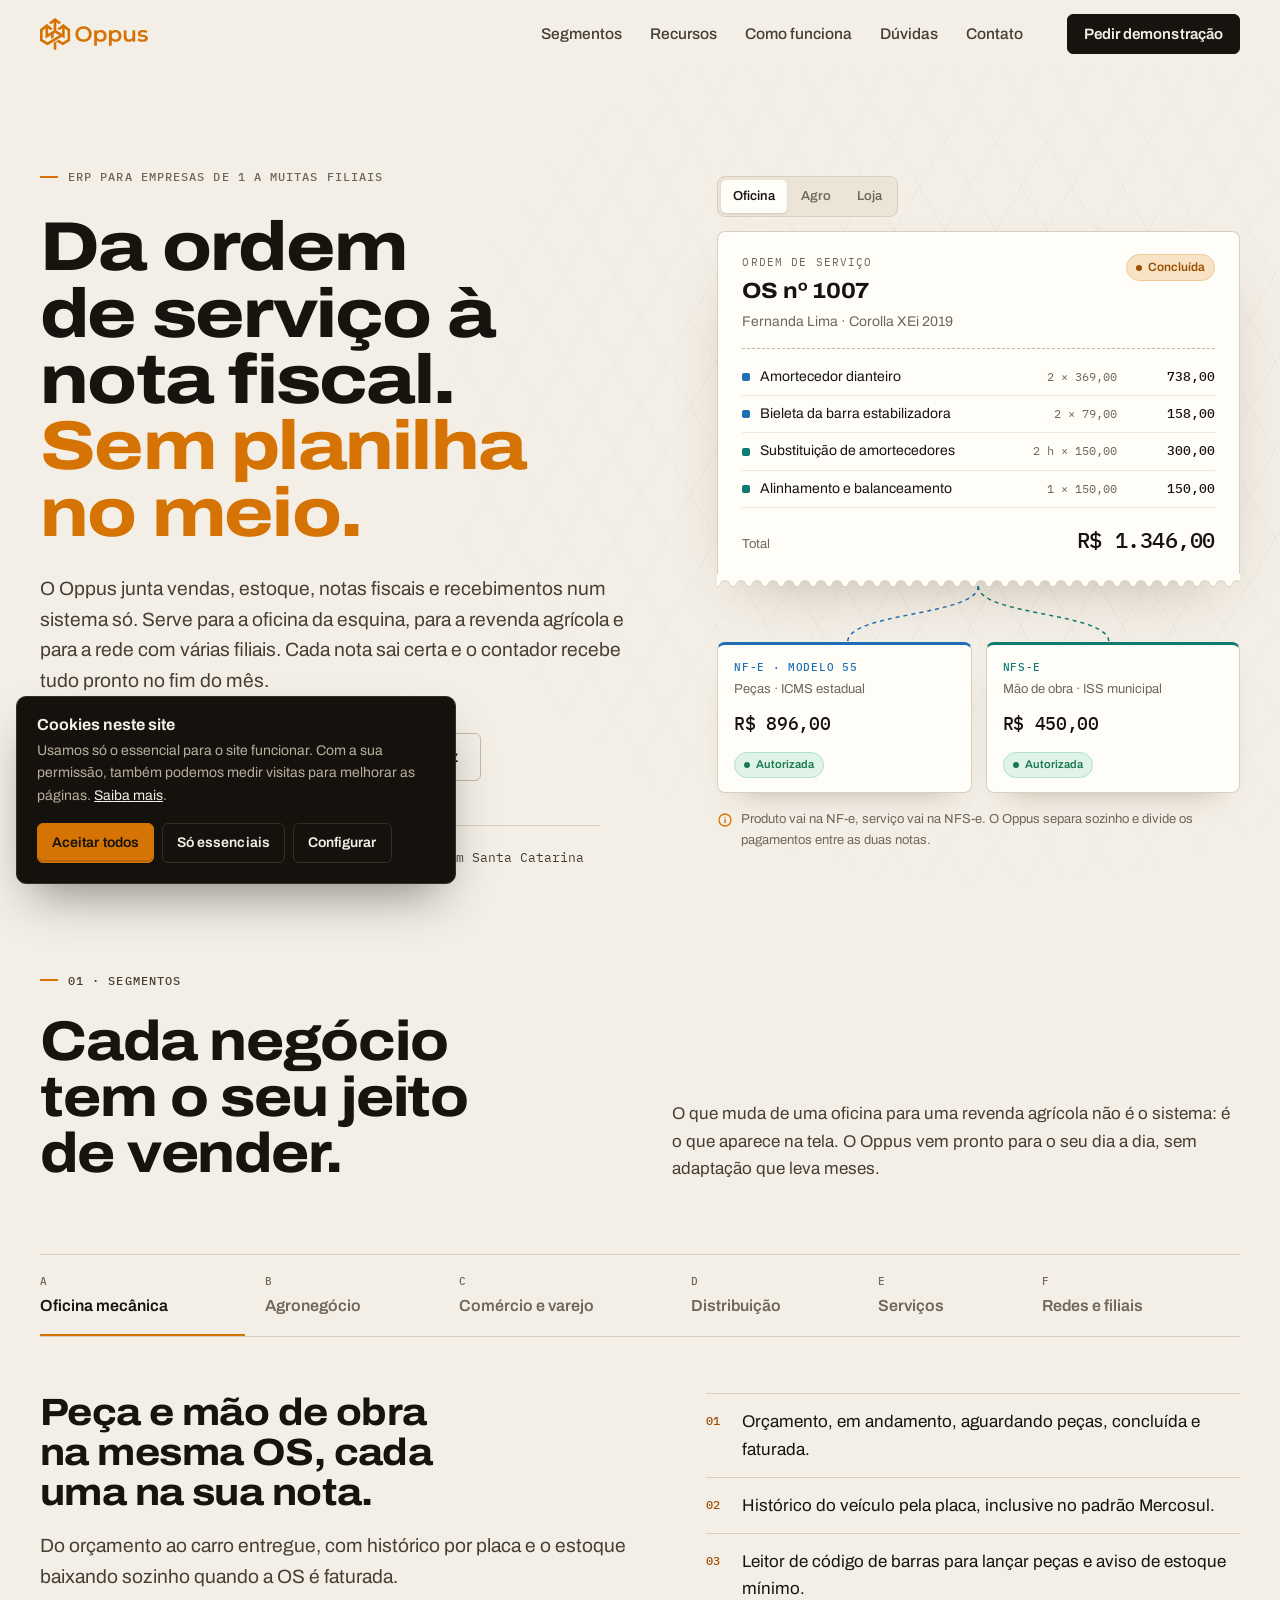
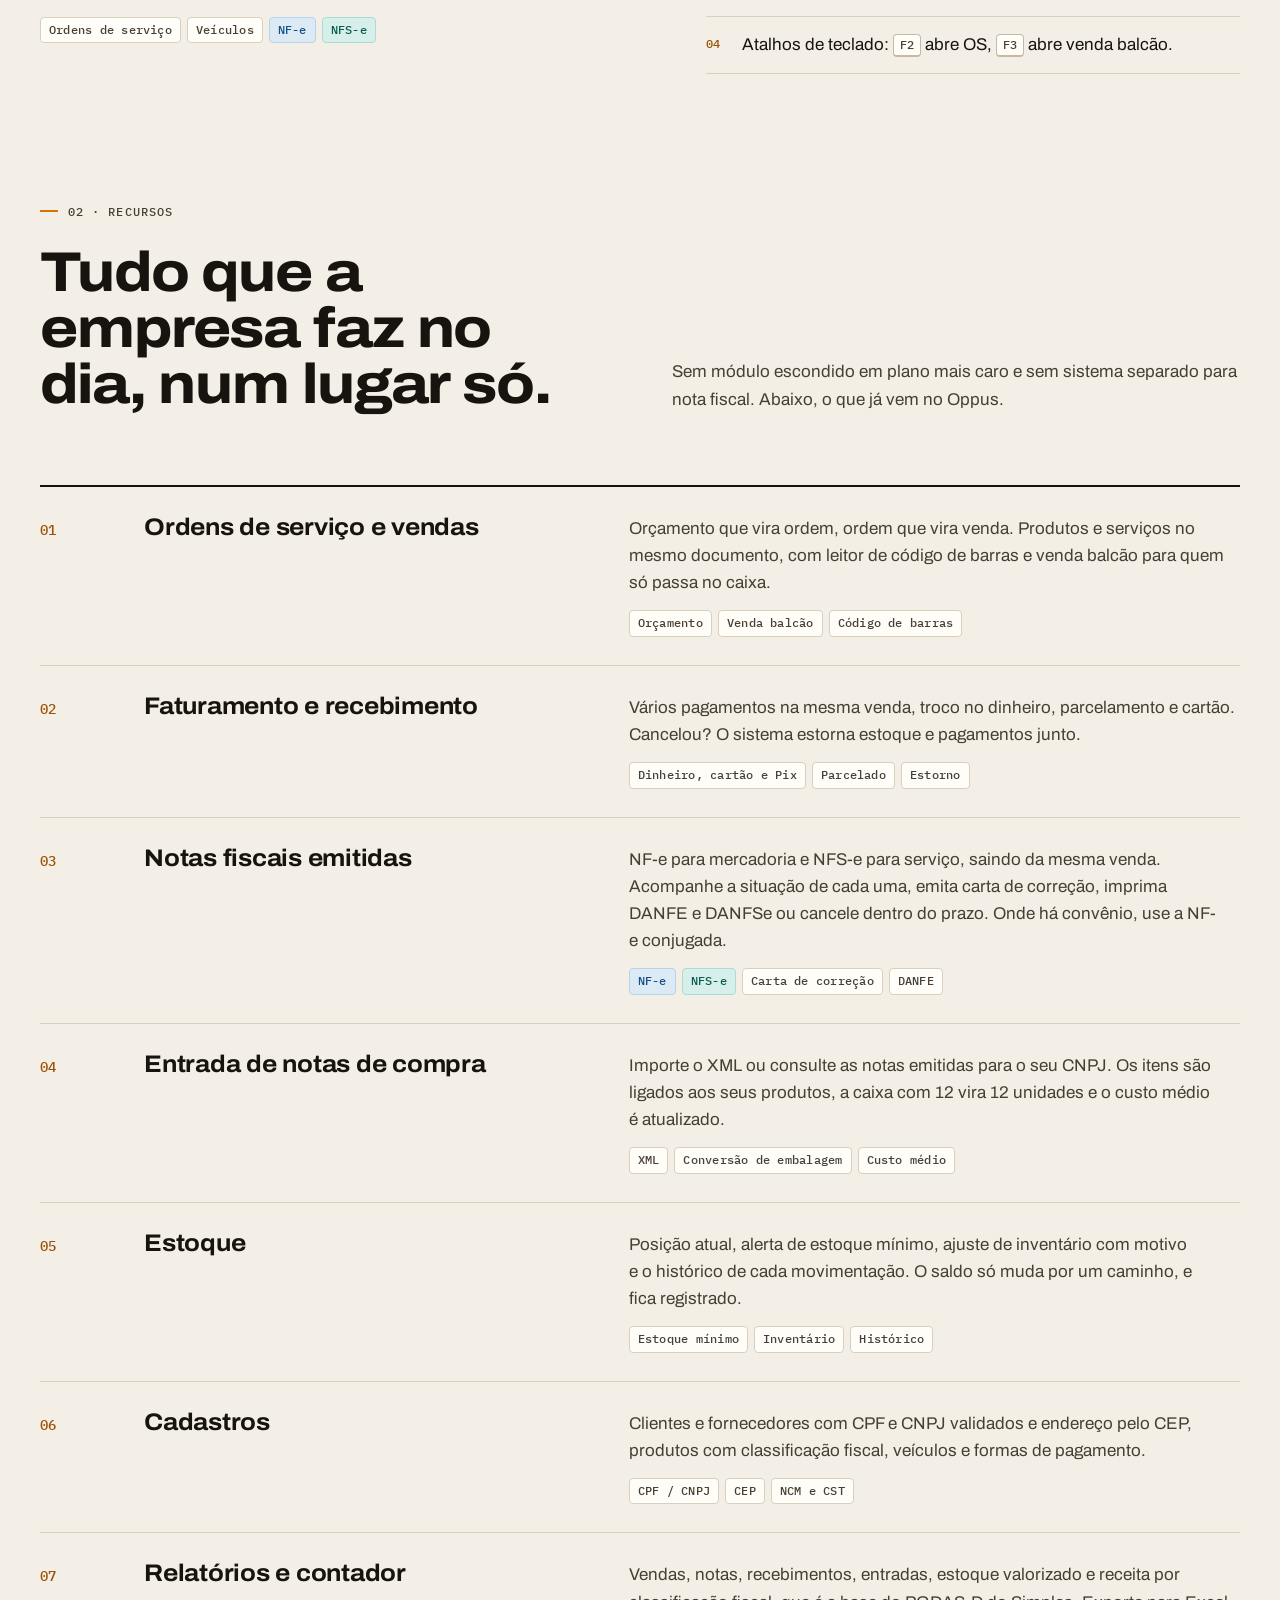
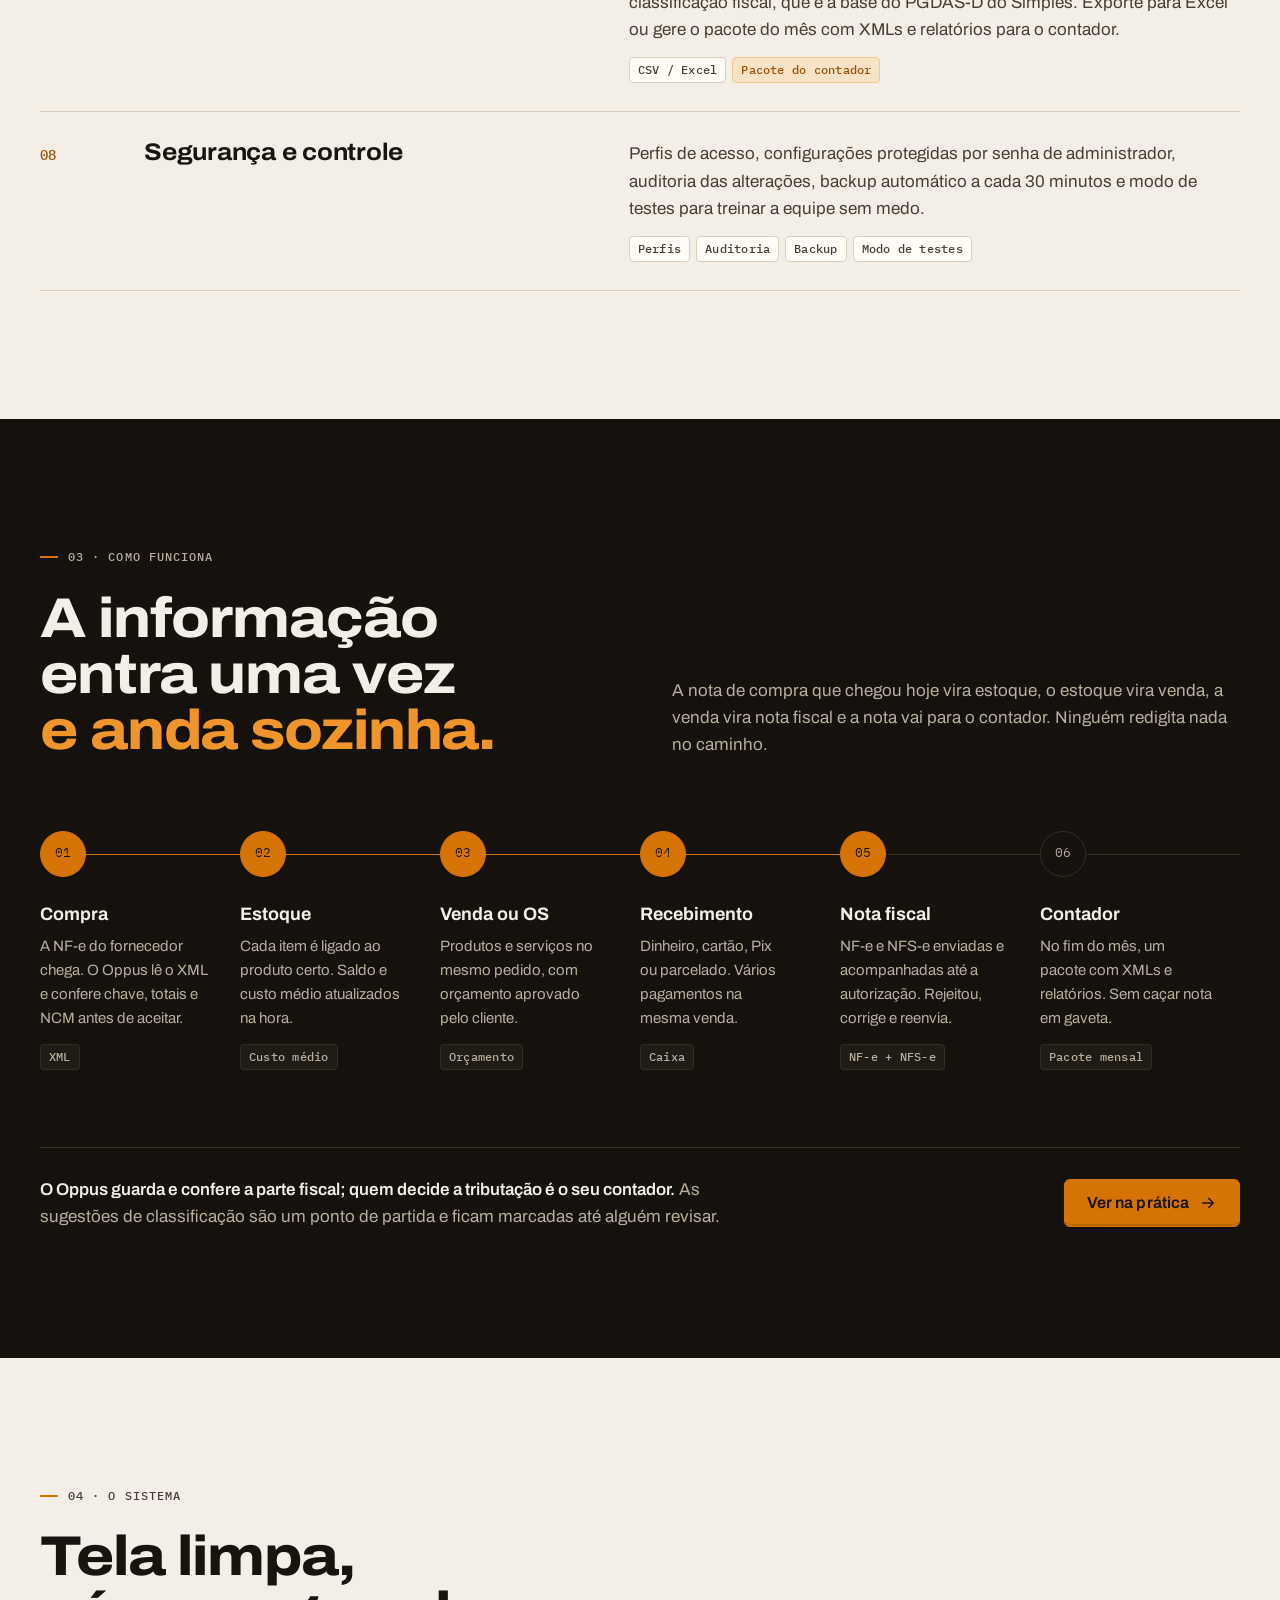
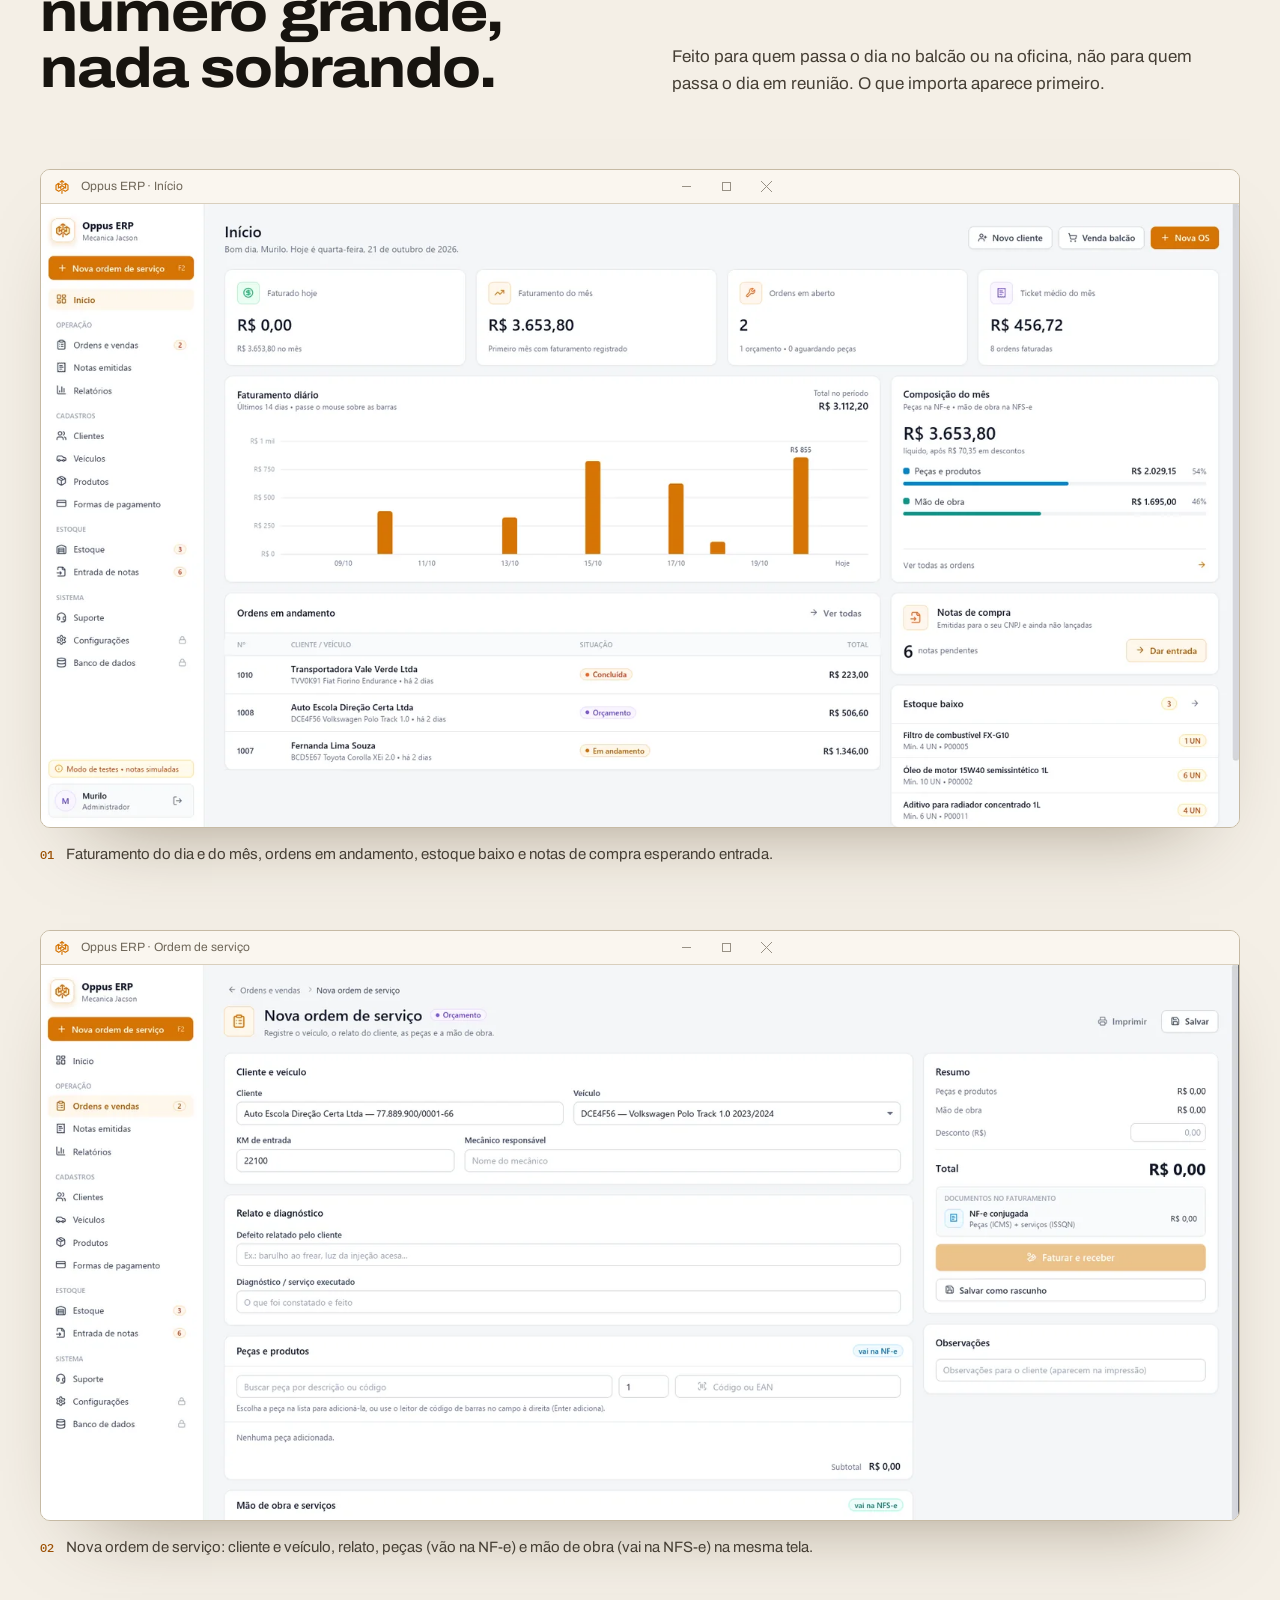
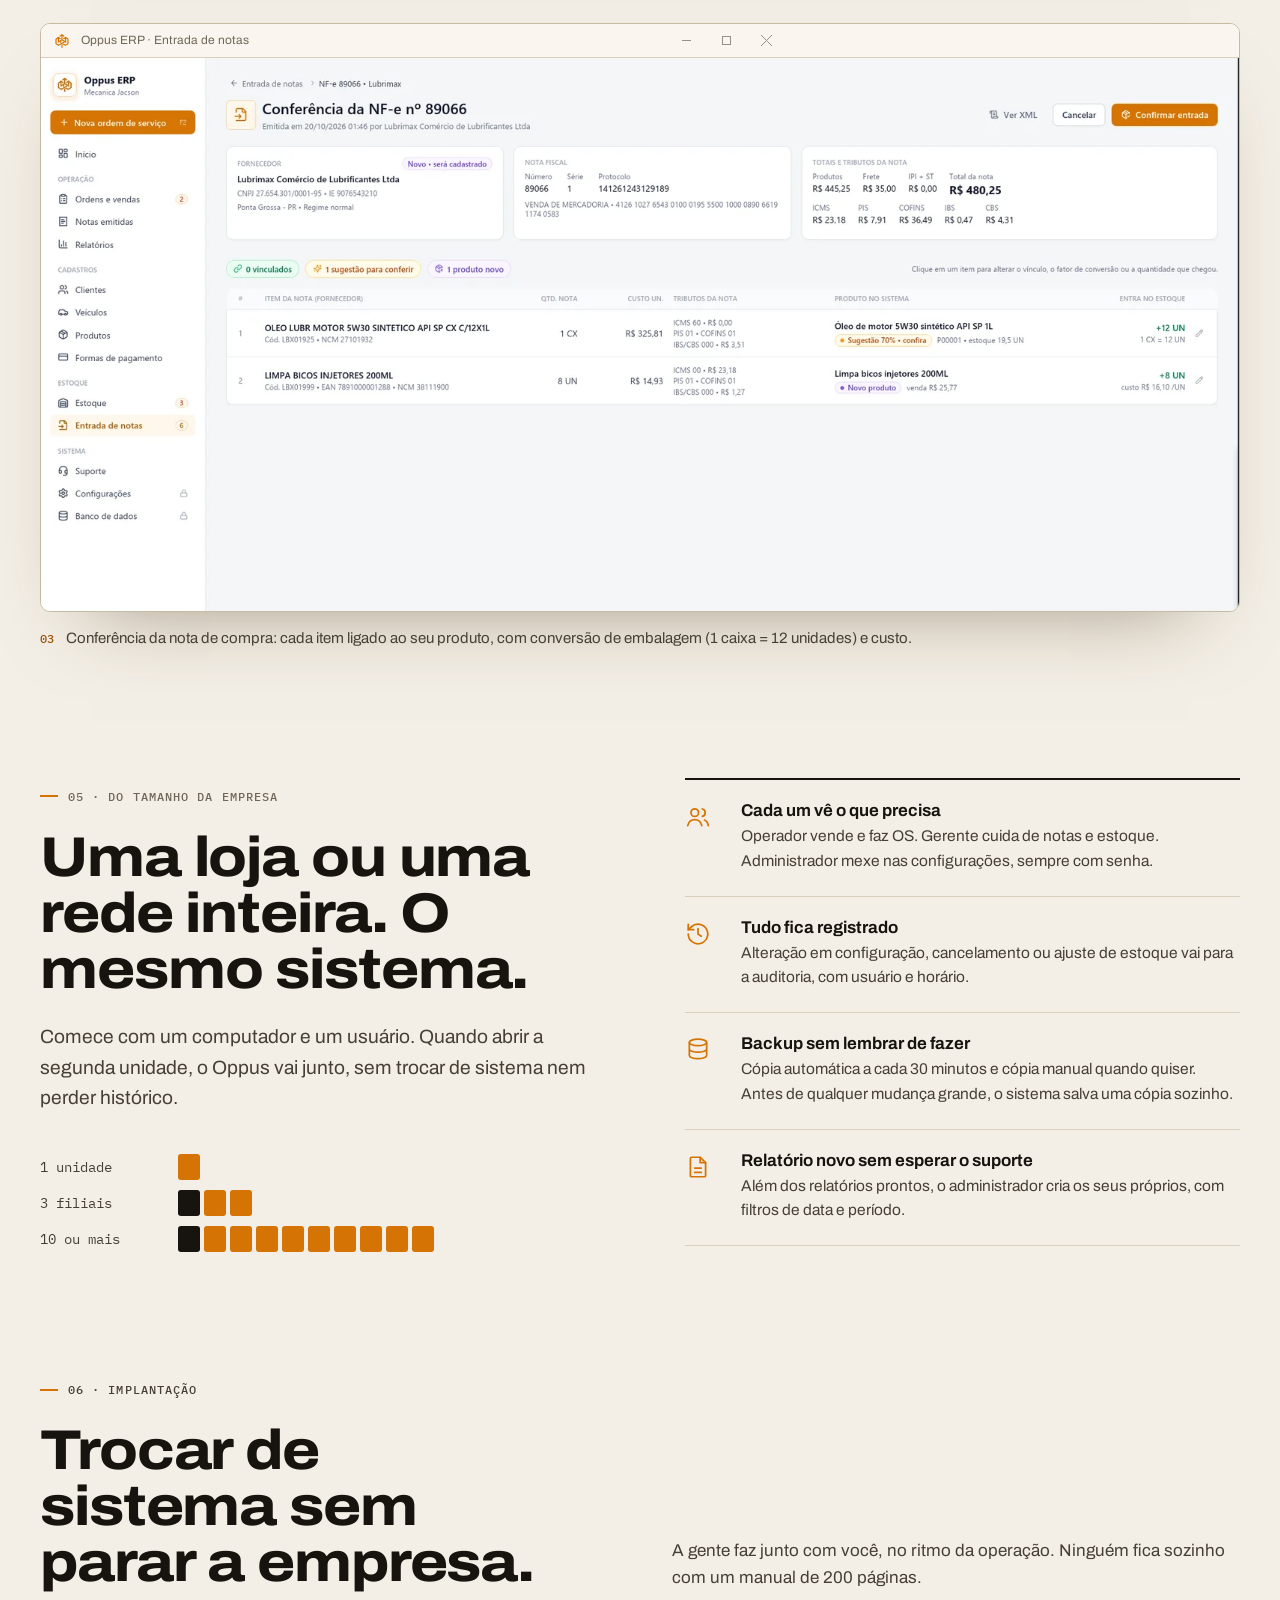
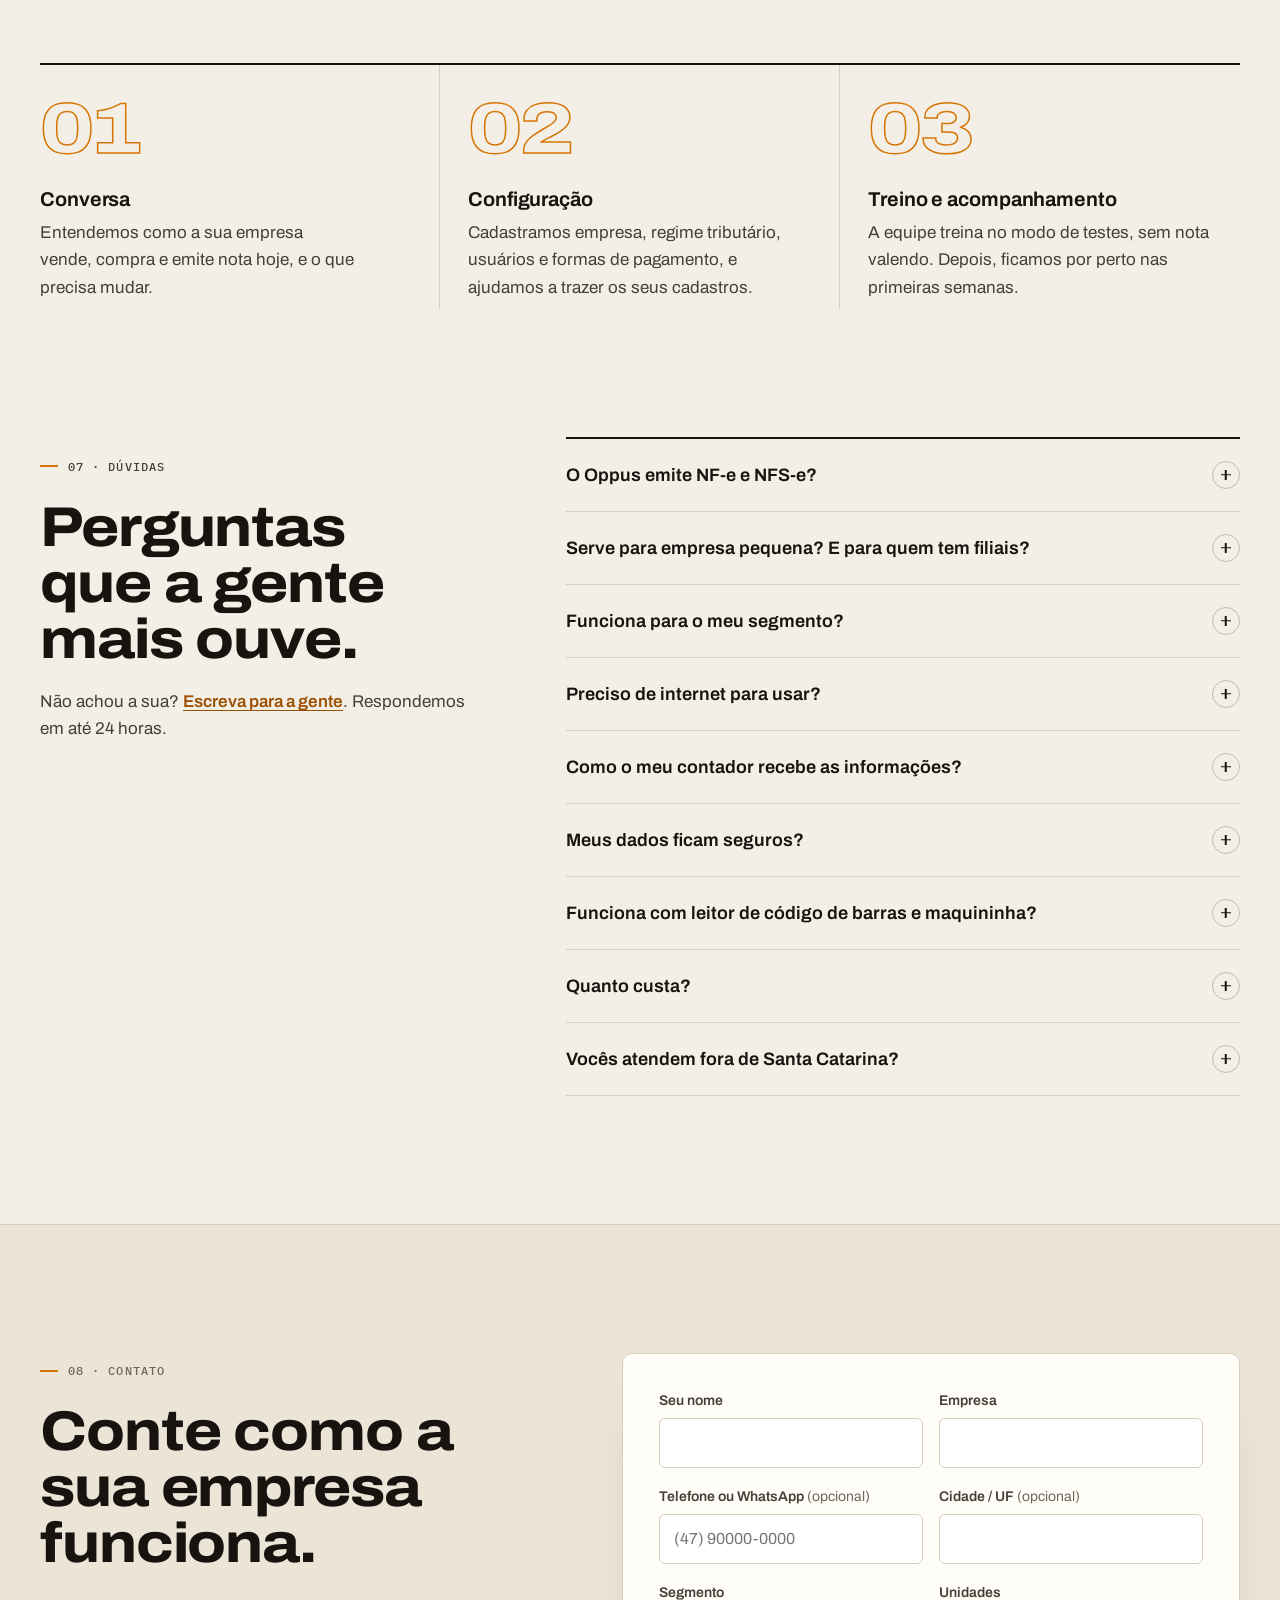
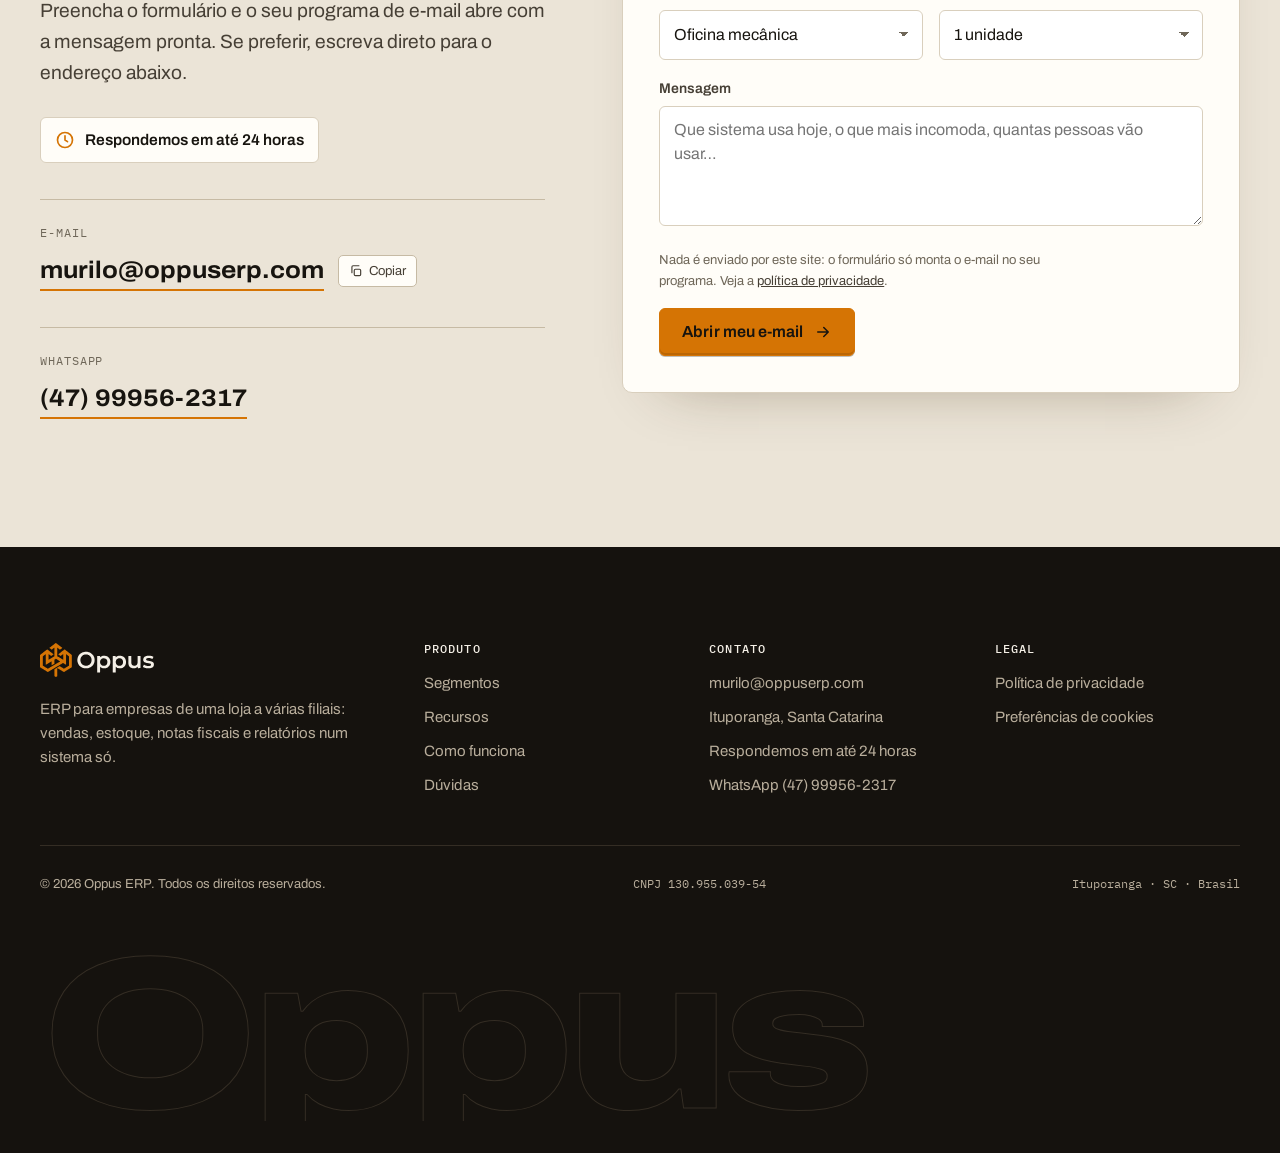
==== index.html @ c23aa7aa "feat(site): landing page do Oppus ERP Site estático para o GitHub Pages: página principal (hero com " ====
<!doctype html>
<html lang="pt-BR" class="no-js">
<head>
  <meta charset="utf-8">
  <meta name="viewport" content="width=device-width, initial-scale=1, viewport-fit=cover">
  <title>Oppus ERP · Gestão para oficinas, agro, comércio e serviços</title>
  <meta name="description" content="ERP para empresas de uma loja a várias filiais: ordens de serviço, vendas, estoque, NF-e e NFS-e, entrada de notas por XML e relatórios para o contador. Feito em Santa Catarina.">
  <link rel="canonical" href="https://oppuserp.com/">
  <meta name="robots" content="index, follow, max-image-preview:large">
  <meta name="theme-color" content="#f4efe6">
  <meta name="author" content="Oppus ERP">

  <meta property="og:type" content="website">
  <meta property="og:locale" content="pt_BR">
  <meta property="og:site_name" content="Oppus ERP">
  <meta property="og:title" content="Oppus ERP · Da ordem de serviço à nota fiscal, sem planilha no meio">
  <meta property="og:description" content="Vendas, estoque, NF-e, NFS-e e relatórios num sistema só, para empresas de uma loja a várias filiais.">
  <meta property="og:url" content="https://oppuserp.com/">
  <meta property="og:image" content="https://oppuserp.com/assets/img/og-image.jpg">
  <meta property="og:image:width" content="1200">
  <meta property="og:image:height" content="630">
  <meta property="og:image:alt" content="Oppus ERP: da ordem de serviço à nota fiscal, sem planilha no meio.">
  <meta name="twitter:card" content="summary_large_image">
  <meta name="twitter:title" content="Oppus ERP · Da ordem de serviço à nota fiscal">
  <meta name="twitter:description" content="Vendas, estoque, NF-e, NFS-e e relatórios num sistema só.">
  <meta name="twitter:image" content="https://oppuserp.com/assets/img/og-image.jpg">

  <link rel="icon" href="favicon.ico" sizes="48x48">
  <link rel="icon" href="favicon.svg" type="image/svg+xml">
  <link rel="apple-touch-icon" href="apple-touch-icon.png">
  <link rel="manifest" href="site.webmanifest">

  <link rel="preload" href="assets/fonts/archivo.woff2" as="font" type="font/woff2" crossorigin>
  <link rel="stylesheet" href="assets/css/site.css">
  <script>document.documentElement.classList.remove('no-js')</script>

  <script type="application/ld+json">
  {
    "@context": "https://schema.org",
    "@graph": [
      {
        "@type": "Organization",
        "@id": "https://oppuserp.com/#org",
        "name": "Oppus ERP",
        "url": "https://oppuserp.com/",
        "logo": "https://oppuserp.com/assets/img/icon-512.png",
        "email": "murilo@oppuserp.com",
        "telephone": "+55-47-99956-2317",
        "address": { "@type": "PostalAddress", "addressLocality": "Ituporanga", "addressRegion": "SC", "addressCountry": "BR" }
      },
      {
        "@type": "SoftwareApplication",
        "name": "Oppus ERP",
        "applicationCategory": "BusinessApplication",
        "operatingSystem": "Windows",
        "inLanguage": "pt-BR",
        "description": "ERP para oficinas, agronegócio, comércio, distribuição e serviços: ordens de serviço, vendas, estoque, NF-e, NFS-e, entrada de notas por XML e relatórios para o contador.",
        "publisher": { "@id": "https://oppuserp.com/#org" }
      }
    ]
  }
  </script>
</head>
<body>
  <a class="skip" href="#conteudo">Pular para o conteúdo</a>

  <header class="site-header" id="topo">
    <div class="wrap header-row">
      <a class="brand" href="./" aria-label="Oppus ERP, página inicial">
        <img src="assets/img/logo.svg" alt="Oppus" width="965" height="287">
      </a>
      <nav class="nav" aria-label="Principal">
        <a href="#segmentos">Segmentos</a>
        <a href="#recursos">Recursos</a>
        <a href="#como-funciona">Como funciona</a>
        <a href="#faq">Dúvidas</a>
        <a href="#contato">Contato</a>
      </nav>
      <a class="btn btn-ink btn-sm header-cta" href="#contato">Pedir demonstração</a>
      <button class="menu-btn" type="button" aria-expanded="false" aria-controls="menu-movel" aria-label="Abrir menu">
        <svg viewBox="0 0 24 24" fill="none" stroke="currentColor" stroke-width="1.75" stroke-linecap="round" aria-hidden="true"><path class="i-open" d="M4 7h16M4 12h16M4 17h16"/><path class="i-close" d="M6 6l12 12M18 6 6 18" style="display:none"/></svg>
      </button>
    </div>
  </header>

  <nav class="mobile-nav" id="menu-movel" aria-label="Menu">
    <a href="#segmentos">Segmentos <span>01</span></a>
    <a href="#recursos">Recursos <span>02</span></a>
    <a href="#como-funciona">Como funciona <span>03</span></a>
    <a href="#faq">Dúvidas <span>04</span></a>
    <a href="#contato">Contato <span>05</span></a>
    <a class="btn btn-primary" href="#contato">Pedir demonstração</a>
  </nav>

  <main id="conteudo">

    <!-- ============ HERO ============ -->
    <section class="hero" aria-labelledby="hero-titulo">
      <div class="wrap hero-grid">
        <div class="hero-copy">
          <p class="eyebrow">ERP para empresas de 1 a muitas filiais</p>
          <h1 class="display" id="hero-titulo">Da ordem de serviço à nota fiscal. <span class="accent">Sem planilha no meio.</span></h1>
          <p class="lede">O Oppus junta vendas, estoque, notas fiscais e recebimentos num sistema só. Serve para a oficina da esquina, para a revenda agrícola e para a rede com várias filiais. Cada nota sai certa e o contador recebe tudo pronto no fim do mês.</p>
          <div class="hero-actions">
            <a class="btn btn-primary" href="#contato">Pedir uma demonstração
              <svg class="arrow" viewBox="0 0 24 24" fill="none" stroke="currentColor" stroke-width="2" stroke-linecap="round" stroke-linejoin="round" aria-hidden="true"><path d="M5 12h14M13 6l6 6-6 6"/></svg></a>
            <a class="btn btn-ghost" href="#recursos">Ver o que ele faz</a>
          </div>
          <ul class="hero-facts">
            <li><svg viewBox="0 0 24 24" fill="none" stroke="currentColor" stroke-width="2" stroke-linecap="round" stroke-linejoin="round" aria-hidden="true"><path d="M20 6 9 17l-5-5"/></svg>NF-e e NFS-e</li>
            <li><svg viewBox="0 0 24 24" fill="none" stroke="currentColor" stroke-width="2" stroke-linecap="round" stroke-linejoin="round" aria-hidden="true"><path d="M20 6 9 17l-5-5"/></svg>Backup automático</li>
            <li><svg viewBox="0 0 24 24" fill="none" stroke="currentColor" stroke-width="2" stroke-linecap="round" stroke-linejoin="round" aria-hidden="true"><path d="M20 6 9 17l-5-5"/></svg>Feito em Santa Catarina</li>
          </ul>
        </div>

        <div class="demo" id="demo" aria-label="Exemplo: uma venda que vira duas notas fiscais">
          <div class="demo-switch" role="tablist" aria-label="Escolha um exemplo">
            <button type="button" role="tab" aria-selected="true" data-scene="oficina">Oficina</button>
            <button type="button" role="tab" aria-selected="false" data-scene="agro">Agro</button>
            <button type="button" role="tab" aria-selected="false" data-scene="loja">Loja</button>
          </div>

          <div class="ticket" data-swap>
            <div class="ticket-head">
              <div>
                <div class="ticket-kind" data-f="kind">Ordem de serviço</div>
                <div class="ticket-no" data-f="no">OS nº 1007</div>
                <div class="ticket-who" data-f="who">Fernanda Lima · Corolla XEi 2019</div>
              </div>
              <span class="pill">Concluída</span>
            </div>
            <ul class="lines" data-f="lines">
              <li class="p"><span class="d">Amortecedor dianteiro</span><span class="q">2 × 369,00</span><span class="v">738,00</span></li>
              <li class="p"><span class="d">Bieleta da barra estabilizadora</span><span class="q">2 × 79,00</span><span class="v">158,00</span></li>
              <li class="s"><span class="d">Substituição de amortecedores</span><span class="q">2 h × 150,00</span><span class="v">300,00</span></li>
              <li class="s"><span class="d">Alinhamento e balanceamento</span><span class="q">1 × 150,00</span><span class="v">150,00</span></li>
            </ul>
            <div class="ticket-total"><span>Total</span><strong class="num" data-f="total">R$ 1.346,00</strong></div>
          </div>

          <svg class="wires" viewBox="0 0 400 56" preserveAspectRatio="none" aria-hidden="true">
            <path class="w-p" d="M200 0 C200 30 100 26 100 56" vector-effect="non-scaling-stroke"/>
            <path class="w-s" d="M200 0 C200 30 300 26 300 56" vector-effect="non-scaling-stroke"/>
          </svg>

          <div class="docs" data-swap>
            <div class="doc nfe">
              <div class="doc-kind">NF-e · modelo 55</div>
              <div class="doc-sub" data-f="pSub">Peças · ICMS estadual</div>
              <div class="doc-val num" data-f="pVal">R$ 896,00</div>
              <span class="pill ok" data-f="pSt">Autorizada</span>
            </div>
            <div class="doc nfse">
              <div class="doc-kind">NFS-e</div>
              <div class="doc-sub" data-f="sSub">Mão de obra · ISS municipal</div>
              <div class="doc-val num" data-f="sVal">R$ 450,00</div>
              <span class="pill ok" data-f="sSt">Autorizada</span>
            </div>
          </div>
          <p class="demo-note">
            <svg viewBox="0 0 24 24" fill="none" stroke="currentColor" stroke-width="2" stroke-linecap="round" aria-hidden="true"><circle cx="12" cy="12" r="9"/><path d="M12 11v5M12 8h.01"/></svg>
            <span>Produto vai na NF-e, serviço vai na NFS-e. O Oppus separa sozinho e divide os pagamentos entre as duas notas.</span>
          </p>
        </div>
      </div>
    </section>

    <!-- ============ SEGMENTOS ============ -->
    <section class="section" id="segmentos" aria-labelledby="seg-titulo" style="padding-top:0">
      <div class="wrap">
        <div class="section-head reveal">
          <p class="eyebrow">01 · Segmentos</p>
          <h2 class="h2" id="seg-titulo">Cada negócio tem o seu jeito de vender.</h2>
          <p>O que muda de uma oficina para uma revenda agrícola não é o sistema: é o que aparece na tela. O Oppus vem pronto para o seu dia a dia, sem adaptação que leva meses.</p>
        </div>

        <div class="segments reveal">
          <div class="seg-tabs" role="tablist" aria-label="Segmentos atendidos">
            <button type="button" role="tab" id="tab-oficina" aria-controls="seg-oficina" aria-selected="true"><span>A</span>Oficina mecânica</button>
            <button type="button" role="tab" id="tab-agro" aria-controls="seg-agro" aria-selected="false" tabindex="-1"><span>B</span>Agronegócio</button>
            <button type="button" role="tab" id="tab-comercio" aria-controls="seg-comercio" aria-selected="false" tabindex="-1"><span>C</span>Comércio e varejo</button>
            <button type="button" role="tab" id="tab-distribuicao" aria-controls="seg-distribuicao" aria-selected="false" tabindex="-1"><span>D</span>Distribuição</button>
            <button type="button" role="tab" id="tab-servicos" aria-controls="seg-servicos" aria-selected="false" tabindex="-1"><span>E</span>Serviços</button>
            <button type="button" role="tab" id="tab-filiais" aria-controls="seg-filiais" aria-selected="false" tabindex="-1"><span>F</span>Redes e filiais</button>
          </div>

          <div class="seg-panel" role="tabpanel" id="seg-oficina" aria-labelledby="tab-oficina">
            <div>
              <h3>Peça e mão de obra na mesma OS, cada uma na sua nota.</h3>
              <p class="lede">Do orçamento ao carro entregue, com histórico por placa e o estoque baixando sozinho quando a OS é faturada.</p>
              <div class="seg-mods"><span class="tag">Ordens de serviço</span><span class="tag">Veículos</span><span class="tag tag-nfe">NF-e</span><span class="tag tag-nfse">NFS-e</span></div>
            </div>
            <ul class="seg-list">
              <li><b>01</b><div>Orçamento, em andamento, aguardando peças, concluída e faturada.</div></li>
              <li><b>02</b><div>Histórico do veículo pela placa, inclusive no padrão Mercosul.</div></li>
              <li><b>03</b><div>Leitor de código de barras para lançar peças e aviso de estoque mínimo.</div></li>
              <li><b>04</b><div>Atalhos de teclado: <span class="kbd">F2</span> abre OS, <span class="kbd">F3</span> abre venda balcão.</div></li>
            </ul>
          </div>

          <div class="seg-panel" role="tabpanel" id="seg-agro" aria-labelledby="tab-agro" hidden>
            <div>
              <h3>Insumo, máquina e serviço de campo no mesmo controle.</h3>
              <p class="lede">Para revendas agropecuárias, prestadores de serviço rural e empresas que atendem o produtor. Compra grande entra pelo XML, sem digitar item por item.</p>
              <div class="seg-mods"><span class="tag">Entrada por XML</span><span class="tag">Custo médio</span><span class="tag">Parcelamento</span><span class="tag tag-nfe">NF-e</span></div>
            </div>
            <ul class="seg-list">
              <li><b>01</b><div>Nota do fornecedor lida pelo XML, com conversão de embalagem: saco, caixa, fardo, unidade.</div></li>
              <li><b>02</b><div>Custo médio recalculado a cada compra, para a margem não sumir na safra.</div></li>
              <li><b>03</b><div>Venda a prazo com parcelas e vários pagamentos na mesma venda.</div></li>
              <li><b>04</b><div>Serviço técnico e regulagem na NFS-e; insumos e peças na NF-e.</div></li>
            </ul>
          </div>

          <div class="seg-panel" role="tabpanel" id="seg-comercio" aria-labelledby="tab-comercio" hidden>
            <div>
              <h3>Balcão rápido, estoque certo e caixa que fecha.</h3>
              <p class="lede">Venda em poucos toques, com código de barras, várias formas de pagamento e troco calculado. No fim do dia, você sabe quanto entrou e por onde.</p>
              <div class="seg-mods"><span class="tag">Venda balcão</span><span class="tag">Formas de pagamento</span><span class="tag">Estoque</span></div>
            </div>
            <ul class="seg-list">
              <li><b>01</b><div>Venda balcão sem cadastro obrigatório do cliente.</div></li>
              <li><b>02</b><div>Dinheiro com troco, cartão, Pix e parcelado na mesma venda.</div></li>
              <li><b>03</b><div>Preço pelo markup ou pela margem, você escolhe como pensa.</div></li>
              <li><b>04</b><div>Painel com faturamento do dia, do mês e ticket médio.</div></li>
            </ul>
          </div>

          <div class="seg-panel" role="tabpanel" id="seg-distribuicao" aria-labelledby="tab-distribuicao" hidden>
            <div>
              <h3>Muita nota de entrada, nenhum item digitado à mão.</h3>
              <p class="lede">O Oppus busca as notas emitidas para o seu CNPJ, vincula cada item ao produto certo e registra quando a carga chega diferente do que diz a nota.</p>
              <div class="seg-mods"><span class="tag">Notas destinadas</span><span class="tag">Conferência</span><span class="tag">Estoque valorizado</span></div>
            </div>
            <ul class="seg-list">
              <li><b>01</b><div>Vínculo automático pelo código do fornecedor, depois EAN, depois descrição.</div></li>
              <li><b>02</b><div>Conferência de recebimento: entra no estoque o que chegou de fato.</div></li>
              <li><b>03</b><div>Fornecedor é um cadastro só com o cliente, sem duplicar ninguém.</div></li>
              <li><b>04</b><div>Relatório de estoque valorizado e de divergências de entrada.</div></li>
            </ul>
          </div>

          <div class="seg-panel" role="tabpanel" id="seg-servicos" aria-labelledby="tab-servicos" hidden>
            <div>
              <h3>Para quem vende hora, visita e contrato.</h3>
              <p class="lede">Se você não trabalha com mercadoria, desligue a NF-e e use só a NFS-e. Ordem de serviço, recebimento e relatório continuam lá.</p>
              <div class="seg-mods"><span class="tag">Ordens de serviço</span><span class="tag tag-nfse">NFS-e</span><span class="tag">Recebimentos</span></div>
            </div>
            <ul class="seg-list">
              <li><b>01</b><div>NFS-e emitida a partir da ordem, com o serviço padrão já configurado.</div></li>
              <li><b>02</b><div>Serve para MEI de serviço e para empresa do Simples ou Lucro Presumido.</div></li>
              <li><b>03</b><div>Nota rejeitada? Corrija o cadastro e reenvie com o mesmo número.</div></li>
              <li><b>04</b><div>Relatório de recebimentos por período e forma de pagamento.</div></li>
            </ul>
          </div>

          <div class="seg-panel" role="tabpanel" id="seg-filiais" aria-labelledby="tab-filiais" hidden>
            <div>
              <h3>Várias portas abertas, uma gestão só.</h3>
              <p class="lede">Cada unidade com seus usuários, seu estoque e suas notas. A gestão acompanha o conjunto sem pedir planilha para ninguém.</p>
              <div class="seg-mods"><span class="tag">Perfis de acesso</span><span class="tag">Auditoria</span><span class="tag">Relatórios</span></div>
            </div>
            <ul class="seg-list">
              <li><b>01</b><div>Perfis de Administrador, Gerente e Operador, cada um com o seu limite.</div></li>
              <li><b>02</b><div>Registro de quem alterou o quê, e quando.</div></li>
              <li><b>03</b><div>Relatórios por período para comparar o desempenho.</div></li>
              <li><b>04</b><div>Implantação feita por etapas, uma unidade de cada vez.</div></li>
            </ul>
          </div>
        </div>
      </div>
    </section>

    <!-- ============ RECURSOS ============ -->
    <section class="section" id="recursos" aria-labelledby="rec-titulo" style="padding-top:0">
      <div class="wrap">
        <div class="section-head reveal">
          <p class="eyebrow">02 · Recursos</p>
          <h2 class="h2" id="rec-titulo">Tudo que a empresa faz no dia, num lugar só.</h2>
          <p>Sem módulo escondido em plano mais caro e sem sistema separado para nota fiscal. Abaixo, o que já vem no Oppus.</p>
        </div>

        <ol class="ledger">
          <li class="ledger-row reveal">
            <span class="ledger-no">01</span>
            <h3>Ordens de serviço e vendas</h3>
            <div>
              <p>Orçamento que vira ordem, ordem que vira venda. Produtos e serviços no mesmo documento, com leitor de código de barras e venda balcão para quem só passa no caixa.</p>
              <div class="ledger-tags"><span class="tag">Orçamento</span><span class="tag">Venda balcão</span><span class="tag">Código de barras</span></div>
            </div>
          </li>
          <li class="ledger-row reveal">
            <span class="ledger-no">02</span>
            <h3>Faturamento e recebimento</h3>
            <div>
              <p>Vários pagamentos na mesma venda, troco no dinheiro, parcelamento e cartão. Cancelou? O sistema estorna estoque e pagamentos junto.</p>
              <div class="ledger-tags"><span class="tag">Dinheiro, cartão e Pix</span><span class="tag">Parcelado</span><span class="tag">Estorno</span></div>
            </div>
          </li>
          <li class="ledger-row reveal">
            <span class="ledger-no">03</span>
            <h3>Notas fiscais emitidas</h3>
            <div>
              <p>NF-e para mercadoria e NFS-e para serviço, saindo da mesma venda. Acompanhe a situação de cada uma, emita carta de correção, imprima DANFE e DANFSe ou cancele dentro do prazo. Onde há convênio, use a NF-e conjugada.</p>
              <div class="ledger-tags"><span class="tag tag-nfe">NF-e</span><span class="tag tag-nfse">NFS-e</span><span class="tag">Carta de correção</span><span class="tag">DANFE</span></div>
            </div>
          </li>
          <li class="ledger-row reveal">
            <span class="ledger-no">04</span>
            <h3>Entrada de notas de compra</h3>
            <div>
              <p>Importe o XML ou consulte as notas emitidas para o seu CNPJ. Os itens são ligados aos seus produtos, a caixa com 12 vira 12 unidades e o custo médio é atualizado.</p>
              <div class="ledger-tags"><span class="tag">XML</span><span class="tag">Conversão de embalagem</span><span class="tag">Custo médio</span></div>
            </div>
          </li>
          <li class="ledger-row reveal">
            <span class="ledger-no">05</span>
            <h3>Estoque</h3>
            <div>
              <p>Posição atual, alerta de estoque mínimo, ajuste de inventário com motivo e o histórico de cada movimentação. O saldo só muda por um caminho, e fica registrado.</p>
              <div class="ledger-tags"><span class="tag">Estoque mínimo</span><span class="tag">Inventário</span><span class="tag">Histórico</span></div>
            </div>
          </li>
          <li class="ledger-row reveal">
            <span class="ledger-no">06</span>
            <h3>Cadastros</h3>
            <div>
              <p>Clientes e fornecedores com CPF e CNPJ validados e endereço pelo CEP, produtos com classificação fiscal, veículos e formas de pagamento.</p>
              <div class="ledger-tags"><span class="tag">CPF / CNPJ</span><span class="tag">CEP</span><span class="tag">NCM e CST</span></div>
            </div>
          </li>
          <li class="ledger-row reveal">
            <span class="ledger-no">07</span>
            <h3>Relatórios e contador</h3>
            <div>
              <p>Vendas, notas, recebimentos, entradas, estoque valorizado e receita por classificação fiscal, que é a base do PGDAS-D do Simples. Exporte para Excel ou gere o pacote do mês com XMLs e relatórios para o contador.</p>
              <div class="ledger-tags"><span class="tag">CSV / Excel</span><span class="tag tag-orange">Pacote do contador</span></div>
            </div>
          </li>
          <li class="ledger-row reveal">
            <span class="ledger-no">08</span>
            <h3>Segurança e controle</h3>
            <div>
              <p>Perfis de acesso, configurações protegidas por senha de administrador, auditoria das alterações, backup automático a cada 30 minutos e modo de testes para treinar a equipe sem medo.</p>
              <div class="ledger-tags"><span class="tag">Perfis</span><span class="tag">Auditoria</span><span class="tag">Backup</span><span class="tag">Modo de testes</span></div>
            </div>
          </li>
        </ol>
      </div>
    </section>

    <!-- ============ COMO FUNCIONA ============ -->
    <section class="section dark" id="como-funciona" aria-labelledby="flow-titulo">
      <div class="wrap">
        <div class="section-head reveal">
          <p class="eyebrow">03 · Como funciona</p>
          <h2 class="h2" id="flow-titulo">A informação entra uma vez <span class="accent">e anda sozinha.</span></h2>
          <p>A nota de compra que chegou hoje vira estoque, o estoque vira venda, a venda vira nota fiscal e a nota vai para o contador. Ninguém redigita nada no caminho.</p>
        </div>

        <ol class="flow" id="fluxo">
          <li class="flow-step">
            <span class="flow-dot">01</span>
            <h3>Compra</h3>
            <p>A NF-e do fornecedor chega. O Oppus lê o XML e confere chave, totais e NCM antes de aceitar.</p>
            <span class="tag">XML</span>
          </li>
          <li class="flow-step">
            <span class="flow-dot">02</span>
            <h3>Estoque</h3>
            <p>Cada item é ligado ao produto certo. Saldo e custo médio atualizados na hora.</p>
            <span class="tag">Custo médio</span>
          </li>
          <li class="flow-step">
            <span class="flow-dot">03</span>
            <h3>Venda ou OS</h3>
            <p>Produtos e serviços no mesmo pedido, com orçamento aprovado pelo cliente.</p>
            <span class="tag">Orçamento</span>
          </li>
          <li class="flow-step">
            <span class="flow-dot">04</span>
            <h3>Recebimento</h3>
            <p>Dinheiro, cartão, Pix ou parcelado. Vários pagamentos na mesma venda.</p>
            <span class="tag">Caixa</span>
          </li>
          <li class="flow-step">
            <span class="flow-dot">05</span>
            <h3>Nota fiscal</h3>
            <p>NF-e e NFS-e enviadas e acompanhadas até a autorização. Rejeitou, corrige e reenvia.</p>
            <span class="tag">NF-e + NFS-e</span>
          </li>
          <li class="flow-step">
            <span class="flow-dot">06</span>
            <h3>Contador</h3>
            <p>No fim do mês, um pacote com XMLs e relatórios. Sem caçar nota em gaveta.</p>
            <span class="tag">Pacote mensal</span>
          </li>
        </ol>

        <div class="flow-foot reveal">
          <p><strong>O Oppus guarda e confere a parte fiscal; quem decide a tributação é o seu contador.</strong> As sugestões de classificação são um ponto de partida e ficam marcadas até alguém revisar.</p>
          <a class="btn btn-primary" href="#contato">Ver na prática
            <svg class="arrow" viewBox="0 0 24 24" fill="none" stroke="currentColor" stroke-width="2" stroke-linecap="round" stroke-linejoin="round" aria-hidden="true"><path d="M5 12h14M13 6l6 6-6 6"/></svg></a>
        </div>
      </div>
    </section>

    <!-- ============ O SISTEMA (PRINTS) ============ -->
    <section class="section" id="sistema" aria-labelledby="sis-titulo">
      <div class="wrap">
        <div class="section-head reveal">
          <p class="eyebrow">04 · O sistema</p>
          <h2 class="h2" id="sis-titulo">Tela limpa, número grande, nada sobrando.</h2>
          <p>Feito para quem passa o dia no balcão ou na oficina, não para quem passa o dia em reunião. O que importa aparece primeiro.</p>
        </div>

        <div class="shots">
          <figure class="shot shot-main reveal">
            <div class="shot-frame">
              <div class="shot-bar"><img src="favicon.svg" alt="" width="14" height="14"><span>Oppus ERP · Início</span><span class="shot-ctl" aria-hidden="true"><i></i><i></i><i></i></span></div>
              <div class="shot-body" style="aspect-ratio:1600/832">
                <img src="assets/img/print-inicio.webp" srcset="assets/img/print-inicio-800.webp 800w, assets/img/print-inicio.webp 1600w" sizes="(min-width: 1280px) 1240px, 92vw" width="1600" height="832" alt="Tela Início do Oppus ERP com faturamento do dia e do mês, gráfico dos últimos 14 dias, ordens em andamento, notas de compra pendentes e estoque baixo." loading="lazy" decoding="async">
              </div>
            </div>
            <figcaption><b>01</b>Faturamento do dia e do mês, ordens em andamento, estoque baixo e notas de compra esperando entrada.</figcaption>
          </figure>
          <figure class="shot shot-main reveal">
            <div class="shot-frame">
              <div class="shot-bar"><img src="favicon.svg" alt="" width="14" height="14"><span>Oppus ERP · Ordem de serviço</span><span class="shot-ctl" aria-hidden="true"><i></i><i></i><i></i></span></div>
              <div class="shot-body" style="aspect-ratio:1600/741">
                <img src="assets/img/print-os.webp" srcset="assets/img/print-os-800.webp 800w, assets/img/print-os.webp 1600w" sizes="(min-width: 1280px) 1240px, 92vw" width="1600" height="741" alt="Tela de nova ordem de serviço no Oppus ERP, com cliente e veículo, relato do defeito, peças que vão na NF-e e mão de obra que vai na NFS-e." loading="lazy" decoding="async">
              </div>
            </div>
            <figcaption><b>02</b>Nova ordem de serviço: cliente e veículo, relato, peças (vão na NF-e) e mão de obra (vai na NFS-e) na mesma tela.</figcaption>
          </figure>
          <figure class="shot shot-main reveal">
            <div class="shot-frame">
              <div class="shot-bar"><img src="favicon.svg" alt="" width="14" height="14"><span>Oppus ERP · Entrada de notas</span><span class="shot-ctl" aria-hidden="true"><i></i><i></i><i></i></span></div>
              <div class="shot-body" style="aspect-ratio:1600/739">
                <img src="assets/img/print-entrada.webp" srcset="assets/img/print-entrada-800.webp 800w, assets/img/print-entrada.webp 1600w" sizes="(min-width: 1280px) 1240px, 92vw" width="1600" height="739" alt="Tela de conferência de uma NF-e de compra no Oppus ERP, com os itens do fornecedor, tributos e o produto vinculado no sistema, incluindo a conversão de caixa para unidades." loading="lazy" decoding="async">
              </div>
            </div>
            <figcaption><b>03</b>Conferência da nota de compra: cada item ligado ao seu produto, com conversão de embalagem (1 caixa = 12 unidades) e custo.</figcaption>
          </figure>
        </div>
      </div>
    </section>

    <!-- ============ PORTE ============ -->
    <section class="section" id="porte" aria-labelledby="porte-titulo" style="padding-top:0">
      <div class="wrap scale">
        <div class="reveal">
          <p class="eyebrow">05 · Do tamanho da empresa</p>
          <h2 class="h2" id="porte-titulo" style="margin-top:24px">Uma loja ou uma rede inteira. O mesmo sistema.</h2>
          <p class="lede" style="margin-top:24px">Comece com um computador e um usuário. Quando abrir a segunda unidade, o Oppus vai junto, sem trocar de sistema nem perder histórico.</p>
          <div class="scale-bars" aria-hidden="true">
            <div class="scale-bar"><span class="mono">1 unidade</span><i><b></b></i></div>
            <div class="scale-bar"><span class="mono">3 filiais</span><i><b class="l"></b><b></b><b></b></i></div>
            <div class="scale-bar"><span class="mono">10 ou mais</span><i><b class="l"></b><b></b><b></b><b></b><b></b><b></b><b></b><b></b><b></b><b></b></i></div>
          </div>
        </div>
        <ul class="ctrl-list reveal">
          <li>
            <svg viewBox="0 0 24 24" fill="none" stroke="currentColor" stroke-width="1.6" stroke-linecap="round" stroke-linejoin="round" aria-hidden="true"><circle cx="9" cy="8" r="3.5"/><path d="M2.5 20c.8-3.5 3.4-5.5 6.5-5.5s5.7 2 6.5 5.5M16 4.6a3.5 3.5 0 0 1 0 6.8M18 14.8c1.9.7 3.1 2.5 3.5 5.2"/></svg>
            <div><h3>Cada um vê o que precisa</h3><p>Operador vende e faz OS. Gerente cuida de notas e estoque. Administrador mexe nas configurações, sempre com senha.</p></div>
          </li>
          <li>
            <svg viewBox="0 0 24 24" fill="none" stroke="currentColor" stroke-width="1.6" stroke-linecap="round" stroke-linejoin="round" aria-hidden="true"><path d="M3 12a9 9 0 1 0 3-6.7L3 8"/><path d="M3 3v5h5M12 7v5l3 2"/></svg>
            <div><h3>Tudo fica registrado</h3><p>Alteração em configuração, cancelamento ou ajuste de estoque vai para a auditoria, com usuário e horário.</p></div>
          </li>
          <li>
            <svg viewBox="0 0 24 24" fill="none" stroke="currentColor" stroke-width="1.6" stroke-linecap="round" stroke-linejoin="round" aria-hidden="true"><ellipse cx="12" cy="5" rx="8" ry="3"/><path d="M4 5v6c0 1.7 3.6 3 8 3s8-1.3 8-3V5M4 11v6c0 1.7 3.6 3 8 3s8-1.3 8-3v-6"/></svg>
            <div><h3>Backup sem lembrar de fazer</h3><p>Cópia automática a cada 30 minutos e cópia manual quando quiser. Antes de qualquer mudança grande, o sistema salva uma cópia sozinho.</p></div>
          </li>
          <li>
            <svg viewBox="0 0 24 24" fill="none" stroke="currentColor" stroke-width="1.6" stroke-linecap="round" stroke-linejoin="round" aria-hidden="true"><path d="M14 3H6a1 1 0 0 0-1 1v16a1 1 0 0 0 1 1h12a1 1 0 0 0 1-1V8z"/><path d="M14 3v5h5M9 13h6M9 17h6"/></svg>
            <div><h3>Relatório novo sem esperar o suporte</h3><p>Além dos relatórios prontos, o administrador cria os seus próprios, com filtros de data e período.</p></div>
          </li>
        </ul>
      </div>
    </section>

    <!-- ============ IMPLANTAÇÃO ============ -->
    <section class="section" id="implantacao" aria-labelledby="impl-titulo" style="padding-top:0">
      <div class="wrap">
        <div class="section-head reveal">
          <p class="eyebrow">06 · Implantação</p>
          <h2 class="h2" id="impl-titulo">Trocar de sistema sem parar a empresa.</h2>
          <p>A gente faz junto com você, no ritmo da operação. Ninguém fica sozinho com um manual de 200 páginas.</p>
        </div>
        <ol class="steps reveal">
          <li class="step">
            <div class="step-no" aria-hidden="true">01</div>
            <h3 class="h3">Conversa</h3>
            <p>Entendemos como a sua empresa vende, compra e emite nota hoje, e o que precisa mudar.</p>
          </li>
          <li class="step">
            <div class="step-no" aria-hidden="true">02</div>
            <h3 class="h3">Configuração</h3>
            <p>Cadastramos empresa, regime tributário, usuários e formas de pagamento, e ajudamos a trazer os seus cadastros.</p>
          </li>
          <li class="step">
            <div class="step-no" aria-hidden="true">03</div>
            <h3 class="h3">Treino e acompanhamento</h3>
            <p>A equipe treina no modo de testes, sem nota valendo. Depois, ficamos por perto nas primeiras semanas.</p>
          </li>
        </ol>
      </div>
    </section>

    <!-- ============ FAQ ============ -->
    <section class="section" id="faq" aria-labelledby="faq-titulo" style="padding-top:0">
      <div class="wrap faq-grid">
        <div class="faq-aside reveal">
          <p class="eyebrow">07 · Dúvidas</p>
          <h2 class="h2" id="faq-titulo" style="margin-top:24px">Perguntas que a gente mais ouve.</h2>
          <p>Não achou a sua? <a href="#contato">Escreva para a gente</a>. Respondemos em até 24 horas.</p>
        </div>
        <div class="faq reveal">
          <details>
            <summary>O Oppus emite NF-e e NFS-e?<i aria-hidden="true"></i></summary>
            <div class="answer">
              <p>Sim. Mercadoria e peça saem na NF-e (ICMS, estadual) e serviço sai na NFS-e (ISS, municipal), as duas a partir da mesma venda ou OS, cada uma com o seu valor e os pagamentos divididos entre elas.</p>
              <p>Onde o estado e a prefeitura têm convênio, também dá para usar a NF-e conjugada, com produtos e serviços no mesmo documento.</p>
            </div>
          </details>
          <details>
            <summary>Serve para empresa pequena? E para quem tem filiais?<i aria-hidden="true"></i></summary>
            <div class="answer"><p>Serve para as duas. Dá para começar com um computador e um usuário e crescer para várias unidades e muitos usuários sem trocar de sistema nem perder o histórico.</p></div>
          </details>
          <details>
            <summary>Funciona para o meu segmento?<i aria-hidden="true"></i></summary>
            <div class="answer"><p>Hoje atendemos oficinas mecânicas, agronegócio, comércio e varejo, distribuição e prestadores de serviço. Se o seu caso é diferente, conte como a sua empresa funciona e dizemos com sinceridade se o Oppus resolve.</p></div>
          </details>
          <details>
            <summary>Preciso de internet para usar?<i aria-hidden="true"></i></summary>
            <div class="answer"><p>O Oppus é instalado no computador (Windows). Vendas, ordens, estoque e cadastros funcionam no próprio computador. A internet é necessária para enviar e consultar notas fiscais na SEFAZ e na prefeitura.</p></div>
          </details>
          <details>
            <summary>Como o meu contador recebe as informações?<i aria-hidden="true"></i></summary>
            <div class="answer"><p>Todo mês o Oppus gera um pacote com os XMLs das notas de entrada e de saída e os relatórios em planilha, incluindo a receita por classificação fiscal, que é a base do PGDAS-D para quem é do Simples. É só enviar a pasta.</p></div>
          </details>
          <details>
            <summary>Meus dados ficam seguros?<i aria-hidden="true"></i></summary>
            <div class="answer"><p>Os dados ficam no seu computador, com backup automático a cada 30 minutos e cópia manual quando você quiser. Cada usuário tem o seu perfil de acesso e as alterações importantes ficam registradas na auditoria.</p></div>
          </details>
          <details>
            <summary>Funciona com leitor de código de barras e maquininha?<i aria-hidden="true"></i></summary>
            <div class="answer"><p>Leitor de código de barras, sim, nas vendas e nas ordens de serviço. Para a maquininha de cartão, a integração depende do modelo: fale com a gente. Enquanto isso, o pagamento no cartão pode ser registrado com bandeira, NSU e autorização.</p></div>
          </details>
          <details>
            <summary>Quanto custa?<i aria-hidden="true"></i></summary>
            <div class="answer"><p>Depende do número de usuários, de unidades e de notas por mês. Conte um pouco sobre a sua empresa no formulário abaixo e mandamos uma proposta em até 24 horas.</p></div>
          </details>
          <details>
            <summary>Vocês atendem fora de Santa Catarina?<i aria-hidden="true"></i></summary>
            <div class="answer"><p>Começamos por Santa Catarina para acompanhar cada implantação de perto. Se a sua empresa é de outro estado, escreva mesmo assim: avaliamos caso a caso.</p></div>
          </details>
        </div>
      </div>
    </section>

    <!-- ============ CONTATO ============ -->
    <section class="section contact" id="contato" aria-labelledby="contato-titulo">
      <div class="wrap contact-grid">
        <div class="reveal">
          <p class="eyebrow">08 · Contato</p>
          <h2 class="h2" id="contato-titulo" style="margin-top:24px">Conte como a sua empresa funciona.</h2>
          <p class="lede" style="margin-top:24px">Preencha o formulário e o seu programa de e-mail abre com a mensagem pronta. Se preferir, escreva direto para o endereço abaixo.</p>
          <p class="sla">
            <svg viewBox="0 0 24 24" fill="none" stroke="currentColor" stroke-width="2" stroke-linecap="round" stroke-linejoin="round" aria-hidden="true"><circle cx="12" cy="12" r="9"/><path d="M12 7v5l3 2"/></svg>
            Respondemos em até 24 horas
          </p>
          <div class="mailbox">
            <small>E-mail</small>
            <div class="mailbox-row">
              <a href="mailto:murilo@oppuserp.com?subject=Contato%20pelo%20site%20Oppus%20ERP">murilo@oppuserp.com</a>
              <button class="copy-btn" type="button" data-copy="murilo@oppuserp.com">
                <svg viewBox="0 0 24 24" fill="none" stroke="currentColor" stroke-width="2" stroke-linecap="round" stroke-linejoin="round" aria-hidden="true"><rect x="9" y="9" width="11" height="11" rx="2"/><path d="M5 15V5a2 2 0 0 1 2-2h10"/></svg>
                <span>Copiar</span>
              </button>
            </div>
          </div>
          <div class="mailbox">
            <small>WhatsApp</small>
            <div class="mailbox-row">
              <a href="https://wa.me/5547999562317?text=Ol%C3%A1%2C%20vim%20pelo%20site%20do%20Oppus%20ERP." rel="noopener">(47) 99956-2317</a>
            </div>
          </div>
        </div>

        <form class="form reveal" id="form-contato" novalidate>
          <div class="form-grid">
            <div class="field">
              <label for="f-nome">Seu nome</label>
              <input id="f-nome" name="nome" type="text" autocomplete="name" required maxlength="80">
              <span class="err">Diga como podemos chamar você.</span>
            </div>
            <div class="field">
              <label for="f-empresa">Empresa</label>
              <input id="f-empresa" name="empresa" type="text" autocomplete="organization" required maxlength="100">
              <span class="err">Qual é o nome da empresa?</span>
            </div>
            <div class="field">
              <label for="f-fone">Telefone ou WhatsApp <em>(opcional)</em></label>
              <input id="f-fone" name="telefone" type="tel" autocomplete="tel" inputmode="tel" maxlength="20" placeholder="(47) 90000-0000">
            </div>
            <div class="field">
              <label for="f-cidade">Cidade / UF <em>(opcional)</em></label>
              <input id="f-cidade" name="cidade" type="text" autocomplete="address-level2" maxlength="60">
            </div>
            <div class="field">
              <label for="f-segmento">Segmento</label>
              <select id="f-segmento" name="segmento">
                <option>Oficina mecânica</option>
                <option>Agronegócio</option>
                <option>Comércio e varejo</option>
                <option>Distribuição e atacado</option>
                <option>Prestação de serviços</option>
                <option>Outro</option>
              </select>
            </div>
            <div class="field">
              <label for="f-unidades">Unidades</label>
              <select id="f-unidades" name="unidades">
                <option>1 unidade</option>
                <option>2 a 5 filiais</option>
                <option>6 ou mais filiais</option>
              </select>
            </div>
            <div class="field full">
              <label for="f-msg">Mensagem</label>
              <textarea id="f-msg" name="mensagem" required maxlength="1200" placeholder="Que sistema usa hoje, o que mais incomoda, quantas pessoas vão usar…"></textarea>
              <span class="err">Escreva pelo menos uma frase.</span>
            </div>
          </div>
          <div class="form-foot">
            <p>Nada é enviado por este site: o formulário só monta o e-mail no seu programa. Veja a <a href="privacidade.html">política de privacidade</a>.</p>
            <button class="btn btn-primary" type="submit">Abrir meu e-mail
              <svg class="arrow" viewBox="0 0 24 24" fill="none" stroke="currentColor" stroke-width="2" stroke-linecap="round" stroke-linejoin="round" aria-hidden="true"><path d="M5 12h14M13 6l6 6-6 6"/></svg></button>
          </div>
          <p class="form-done" id="form-done" role="status">Pronto, o seu programa de e-mail deve ter aberto com a mensagem. Se não abriu, copie o endereço <a href="mailto:murilo@oppuserp.com">murilo@oppuserp.com</a> e escreva direto. Respondemos em até 24 horas.</p>
        </form>
      </div>
    </section>
  </main>

  <footer class="site-footer">
    <div class="wrap">
      <div class="footer-top">
        <div class="footer-brand">
          <img src="assets/img/logo-light.svg" alt="Oppus" width="965" height="287" loading="lazy">
          <p>ERP para empresas de uma loja a várias filiais: vendas, estoque, notas fiscais e relatórios num sistema só.</p>
        </div>
        <div>
          <h2>Produto</h2>
          <ul>
            <li><a href="#segmentos">Segmentos</a></li>
            <li><a href="#recursos">Recursos</a></li>
            <li><a href="#como-funciona">Como funciona</a></li>
            <li><a href="#faq">Dúvidas</a></li>
          </ul>
        </div>
        <div>
          <h2>Contato</h2>
          <ul>
            <li><a href="mailto:murilo@oppuserp.com">murilo@oppuserp.com</a></li>
            <li>Ituporanga, Santa Catarina</li>
            <li>Respondemos em até 24 horas</li>
            <li><a href="https://wa.me/5547999562317" rel="noopener">WhatsApp (47) 99956-2317</a></li>
          </ul>
        </div>
        <div>
          <h2>Legal</h2>
          <ul>
            <li><a href="privacidade.html">Política de privacidade</a></li>
            <li><button class="linkish" type="button" data-cookie-prefs>Preferências de cookies</button></li>
          </ul>
        </div>
      </div>
      <div class="footer-bottom">
        <span>© <span data-year>2026</span> Oppus ERP. Todos os direitos reservados.</span>
        <span class="mono">CNPJ 130.955.039-54</span>
        <span class="mono">Ituporanga · SC · Brasil</span>
      </div>
      <div class="footer-huge" aria-hidden="true">Oppus</div>
    </div>
  </footer>

  <script src="assets/js/site.js" defer></script>
</body>
</html>
---- assets/css/site.css ----
/* Oppus ERP — site institucional
   Paleta: papel quente, tinta escura e o laranja da logo (#D57404).
   Azul = NF-e (peças/produtos), verde-petróleo = NFS-e (serviços), como no ERP. */

@font-face {
  font-family: "Archivo";
  src: url("../fonts/archivo.woff2") format("woff2");
  font-weight: 100 900;
  font-stretch: 62% 125%;
  font-display: swap;
}
@font-face {
  font-family: "Plex Mono";
  src: url("../fonts/plexmono-400.woff2") format("woff2");
  font-weight: 400;
  font-display: swap;
}
@font-face {
  font-family: "Plex Mono";
  src: url("../fonts/plexmono-500.woff2") format("woff2");
  font-weight: 500;
  font-display: swap;
}

:root {
  color-scheme: light;

  --paper: #f4efe6;
  --paper-2: #ebe4d7;
  --card: #fffdf8;
  --ink: #17140f;
  --ink-2: #463f35;
  --ink-3: #6f6759;
  --line: #d9cfbd;
  --line-2: #c6baa4;

  --orange: #d57404;
  --orange-ink: #9c5003;
  --orange-soft: #f8e3c6;

  --night: #15120e;
  --night-2: #1f1b15;
  --night-line: #342d24;
  --cream: #f4efe6;
  --cream-2: #b9ae9c;

  --sky: #1f6fb5;
  --sky-soft: #dceaf6;
  --teal: #0f7a70;
  --teal-soft: #d6efea;
  --ok: #18794e;

  --sans: "Archivo", "Segoe UI", system-ui, -apple-system, sans-serif;
  --mono: "Plex Mono", ui-monospace, "Cascadia Mono", Consolas, monospace;

  --wrap: 1240px;
  --gutter: clamp(16px, 4vw, 40px);
  --radius: 6px;
  --header-h: 68px;
  --ease: cubic-bezier(.2, .7, .2, 1);
}

*, *::before, *::after { box-sizing: border-box; }
html { -webkit-text-size-adjust: 100%; scroll-behavior: smooth; scroll-padding-top: calc(var(--header-h) + 16px); }
body {
  margin: 0;
  background: var(--paper);
  color: var(--ink);
  font-family: var(--sans);
  font-size: 1.0625rem;
  line-height: 1.6;
  font-stretch: 100%;
  -webkit-font-smoothing: antialiased;
  text-rendering: optimizeLegibility;
  overflow-x: hidden;
}
img, svg { display: block; max-width: 100%; }
a { color: inherit; }
button, input, select, textarea { font: inherit; color: inherit; }
h1, h2, h3, h4 { margin: 0; line-height: 1.05; text-wrap: balance; }
p { margin: 0; text-wrap: pretty; }
ul, ol { margin: 0; padding: 0; list-style: none; }
::selection { background: var(--orange); color: var(--ink); }
:focus-visible { outline: 2px solid var(--orange); outline-offset: 3px; border-radius: 2px; }

.sr-only {
  position: absolute !important; width: 1px; height: 1px; padding: 0; margin: -1px;
  overflow: hidden; clip: rect(0 0 0 0); white-space: nowrap; border: 0;
}
.skip {
  position: fixed; left: 16px; top: -60px; z-index: 100;
  background: var(--ink); color: var(--cream); padding: 10px 16px; border-radius: var(--radius);
  text-decoration: none; transition: top .2s;
}
.skip:focus { top: 12px; }

.wrap { width: 100%; max-width: calc(var(--wrap) + var(--gutter) * 2); margin: 0 auto; padding: 0 var(--gutter); }

/* ---------- tipografia ---------- */
.eyebrow {
  display: inline-flex; align-items: center; gap: 10px;
  font-family: var(--mono); font-weight: 500; font-size: .75rem;
  letter-spacing: .09em; text-transform: uppercase; color: var(--ink-3);
}
.eyebrow::before { content: ""; width: 18px; height: 2px; background: var(--orange); }
.display {
  font-size: clamp(2.5rem, 5.4vw, 4.85rem);
  font-weight: 780; font-stretch: 116%;
  letter-spacing: -.025em; line-height: .96;
}
.h2 {
  font-size: clamp(2rem, 4.4vw, 3.5rem);
  font-weight: 760; font-stretch: 112%;
  letter-spacing: -.02em; line-height: 1;
}
.h3 { font-size: 1.25rem; font-weight: 660; letter-spacing: -.005em; line-height: 1.2; }
.lede { font-size: clamp(1.0625rem, 1.5vw, 1.25rem); color: var(--ink-2); max-width: 36em; }
.muted { color: var(--ink-3); }
.mono { font-family: var(--mono); }
.accent { color: var(--orange); }
.num { font-variant-numeric: tabular-nums; }

/* ---------- botões ---------- */
.btn {
  --b: var(--ink);
  display: inline-flex; align-items: center; justify-content: center; gap: 10px;
  min-height: 48px; padding: 0 22px;
  border: 1.5px solid var(--b); border-radius: var(--radius);
  font-weight: 620; font-size: 1rem; letter-spacing: .005em; text-decoration: none;
  cursor: pointer; white-space: nowrap;
  transition: background-color .18s, color .18s, border-color .18s, transform .18s var(--ease), box-shadow .18s;
}
.btn svg { width: 18px; height: 18px; flex: none; transition: transform .2s var(--ease); }
.btn:hover svg.arrow { transform: translateX(3px); }
.btn:active { transform: translateY(1px); }
.btn-primary { background: var(--orange); --b: var(--orange); color: var(--ink); box-shadow: 0 1px 0 rgba(0,0,0,.25), inset 0 -2px 0 rgba(0,0,0,.12); }
.btn-primary:hover { background: #e3820f; --b: #e3820f; }
.btn-ink { background: var(--ink); color: var(--cream); }
.btn-ink:hover { background: #2a251d; --b: #2a251d; }
.btn-ghost { background: transparent; color: var(--ink); --b: var(--line-2); }
.btn-ghost:hover { --b: var(--ink); background: var(--card); }
.btn-sm { min-height: 40px; padding: 0 16px; font-size: .9375rem; }

.kbd {
  display: inline-block; font-family: var(--mono); font-size: .72rem; font-weight: 500;
  padding: 1px 6px; border: 1px solid var(--line-2); border-bottom-width: 2px; border-radius: 4px;
  background: var(--card); color: var(--ink-2); line-height: 1.5; vertical-align: 1px;
}

.tag {
  display: inline-flex; align-items: center; gap: 6px;
  font-family: var(--mono); font-size: .72rem; font-weight: 500; letter-spacing: .02em;
  padding: 3px 8px; border-radius: 4px; border: 1px solid var(--line); background: var(--card); color: var(--ink-2);
  white-space: nowrap;
}
.tag-nfe { background: var(--sky-soft); border-color: #b7d3ec; color: #154f84; }
.tag-nfse { background: var(--teal-soft); border-color: #a9dcd3; color: #0b5a53; }
.tag-orange { background: var(--orange-soft); border-color: #f0c991; color: var(--orange-ink); }

/* ---------- cabeçalho ---------- */
.site-header {
  position: sticky; top: 0; z-index: 40;
  background: color-mix(in srgb, var(--paper) 88%, transparent);
  -webkit-backdrop-filter: saturate(1.4) blur(10px); backdrop-filter: saturate(1.4) blur(10px);
  border-bottom: 1px solid transparent; transition: border-color .2s;
}
.site-header.is-scrolled { border-bottom-color: var(--line); }
.header-row { display: flex; align-items: center; gap: 32px; height: var(--header-h); }
.brand { display: inline-flex; align-items: center; flex: none; text-decoration: none; }
.brand img { height: 32px; width: auto; }
.nav { display: flex; gap: 4px; margin-left: auto; }
.nav a {
  position: relative; padding: 8px 12px; text-decoration: none; font-size: .9688rem; font-weight: 520; color: var(--ink-2);
  border-radius: var(--radius); transition: color .15s, background-color .15s;
}
.nav a:hover { color: var(--ink); background: var(--paper-2); }
.header-cta { flex: none; }
.menu-btn {
  display: none; margin-left: auto; width: 44px; height: 44px; align-items: center; justify-content: center;
  border: 1.5px solid var(--line-2); border-radius: var(--radius); background: var(--card); cursor: pointer;
}
.menu-btn svg { width: 22px; height: 22px; }

.mobile-nav {
  position: fixed; inset: var(--header-h) 0 0 0; z-index: 39;
  background: var(--paper); padding: 24px var(--gutter) 40px;
  display: flex; flex-direction: column; gap: 4px; overflow-y: auto;
  transform: translateY(-8px); opacity: 0; visibility: hidden;
  transition: opacity .2s, transform .25s var(--ease), visibility 0s .25s;
}
.mobile-nav.is-open { opacity: 1; transform: none; visibility: visible; transition: opacity .2s, transform .25s var(--ease); }
.mobile-nav a:not(.btn) {
  display: flex; justify-content: space-between; align-items: center;
  padding: 16px 4px; border-bottom: 1px solid var(--line);
  font-size: 1.5rem; font-weight: 700; font-stretch: 112%; letter-spacing: -.01em; text-decoration: none;
}
.mobile-nav a:not(.btn) span { font-family: var(--mono); font-size: .75rem; font-weight: 500; color: var(--ink-3); font-stretch: 100%; }
.mobile-nav .btn { margin-top: 24px; }
body.nav-open { overflow: hidden; }

/* ---------- hero ---------- */
.hero { position: relative; padding: clamp(40px, 7vw, 96px) 0 clamp(56px, 8vw, 112px); overflow: hidden; }
.hero::before {
  content: ""; position: absolute; inset: 0; pointer-events: none;
  background-image:
    repeating-linear-gradient(60deg, rgba(23,20,15,.055) 0 1px, transparent 1px 44px),
    repeating-linear-gradient(-60deg, rgba(23,20,15,.055) 0 1px, transparent 1px 44px);
  -webkit-mask-image: radial-gradient(ellipse 60% 70% at 78% 40%, #000 0%, transparent 75%);
  mask-image: radial-gradient(ellipse 60% 70% at 78% 40%, #000 0%, transparent 75%);
}
.hero-grid { position: relative; display: grid; grid-template-columns: minmax(0, 1.08fr) minmax(0, .92fr); gap: clamp(32px, 5vw, 72px); align-items: center; }
.hero-copy .eyebrow { margin-bottom: 28px; }
.hero h1 .accent { display: block; }
.hero .lede { margin-top: 28px; }
.hero-actions { display: flex; flex-wrap: wrap; gap: 12px; margin-top: 36px; }
.hero-facts { display: flex; flex-wrap: wrap; gap: 10px 28px; margin-top: 44px; padding-top: 22px; border-top: 1px solid var(--line); max-width: 560px; }
.hero-facts li { display: flex; align-items: center; gap: 8px; font-family: var(--mono); font-size: .8rem; color: var(--ink-2); }
.hero-facts svg { width: 16px; height: 16px; color: var(--orange); flex: none; }

/* cenário do hero: a venda/OS que vira duas notas */
.demo { position: relative; }
.demo-switch {
  display: inline-flex; gap: 2px; padding: 3px; margin-bottom: 14px;
  background: var(--paper-2); border: 1px solid var(--line); border-radius: 8px;
}
.demo-switch button {
  border: 0; background: transparent; cursor: pointer;
  padding: 6px 12px; border-radius: 5px; font-size: .8125rem; font-weight: 560; color: var(--ink-3);
  transition: background-color .15s, color .15s;
}
.demo-switch button[aria-selected="true"] { background: var(--card); color: var(--ink); box-shadow: 0 1px 2px rgba(23,20,15,.12); }

.ticket {
  position: relative; background: var(--card); border: 1px solid var(--line);
  border-bottom: 0; border-radius: 8px 8px 0 0;
  padding: 22px 24px 18px; box-shadow: 0 30px 60px -30px rgba(60,40,10,.35), 0 2px 0 rgba(23,20,15,.03);
}
.ticket::after {
  content: ""; position: absolute; left: -1px; right: -1px; bottom: -11px; height: 12px;
  background:
    radial-gradient(circle at 8px 12px, transparent 5.5px, var(--card) 6px) 0 0 / 16px 12px repeat-x;
  filter: drop-shadow(0 1px 0 var(--line));
}
.ticket-head { display: flex; align-items: flex-start; justify-content: space-between; gap: 12px; padding-bottom: 14px; border-bottom: 1px dashed var(--line-2); }
.ticket-kind { font-family: var(--mono); font-size: .7rem; letter-spacing: .1em; text-transform: uppercase; color: var(--ink-3); }
.ticket-no { font-size: 1.375rem; font-weight: 740; font-stretch: 110%; letter-spacing: -.01em; margin-top: 2px; }
.ticket-who { font-size: .875rem; color: var(--ink-3); margin-top: 2px; }
.pill {
  display: inline-flex; align-items: center; gap: 6px; flex: none;
  font-size: .75rem; font-weight: 600; padding: 3px 9px; border-radius: 99px;
  background: var(--orange-soft); color: var(--orange-ink); border: 1px solid #f0c991;
}
.pill::before { content: ""; width: 6px; height: 6px; border-radius: 50%; background: currentColor; }
.pill.ok { background: #dff3e8; color: var(--ok); border-color: #b4e0c7; }
.pill.wait::before { animation: blink 1s steps(2) infinite; }
@keyframes blink { 50% { opacity: .2; } }

.lines { margin-top: 10px; font-size: .875rem; }
.lines li {
  display: grid; grid-template-columns: 8px minmax(0, 1fr) auto auto; gap: 10px; align-items: baseline;
  padding: 7px 0; border-bottom: 1px solid #efe8db;
}
.lines li::before { content: ""; width: 8px; height: 8px; border-radius: 2px; align-self: center; }
.lines li.p::before { background: var(--sky); }
.lines li.s::before { background: var(--teal); }
.lines .d { min-width: 0; overflow: hidden; text-overflow: ellipsis; white-space: nowrap; }
.lines .q { font-family: var(--mono); font-size: .75rem; color: var(--ink-3); white-space: nowrap; }
.lines .v { font-family: var(--mono); font-size: .8125rem; font-weight: 500; text-align: right; min-width: 88px; }
.ticket-total { display: flex; justify-content: space-between; align-items: baseline; margin-top: 14px; }
.ticket-total span { font-size: .8125rem; color: var(--ink-3); }
.ticket-total strong { font-family: var(--mono); font-size: 1.375rem; font-weight: 500; letter-spacing: -.02em; }

.wires { display: block; width: 100%; height: 56px; margin-top: 11px; overflow: visible; }
.wires path { fill: none; stroke-width: 1.5; stroke-dasharray: 4 4; }
.wires .w-p { stroke: var(--sky); }
.wires .w-s { stroke: var(--teal); }
.wires circle { r: 3.5; }

.docs { display: grid; grid-template-columns: 1fr 1fr; gap: 14px; }
.doc {
  position: relative; background: var(--card); border: 1px solid var(--line); border-radius: 8px;
  padding: 14px 16px; box-shadow: 0 16px 30px -22px rgba(60,40,10,.4);
  border-top: 3px solid var(--c);
}
.doc.nfe { --c: var(--sky); }
.doc.nfse { --c: var(--teal); }
.doc-kind { font-family: var(--mono); font-size: .7rem; font-weight: 500; letter-spacing: .06em; text-transform: uppercase; color: var(--c); }
.doc-sub { font-size: .8125rem; color: var(--ink-3); margin-top: 2px; }
.doc-val { font-family: var(--mono); font-size: 1.125rem; font-weight: 500; margin: 10px 0 10px; letter-spacing: -.02em; }
.doc .pill { font-size: .7rem; }
.doc.off { opacity: .45; }
.doc.off .doc-val { text-decoration: line-through; text-decoration-thickness: 1px; }
.demo-note { margin-top: 16px; font-size: .8125rem; color: var(--ink-3); display: flex; gap: 8px; align-items: flex-start; }
.demo-note svg { width: 16px; height: 16px; flex: none; margin-top: 3px; color: var(--orange); }
.demo [data-swap] { transition: opacity .25s; }
.demo.is-swapping [data-swap] { opacity: 0; }

/* ---------- seções ---------- */
.section { padding: clamp(72px, 10vw, 136px) 0; }
.section-head { display: grid; grid-template-columns: minmax(0, 1fr) minmax(0, 1fr); gap: 24px 64px; align-items: end; margin-bottom: clamp(40px, 6vw, 72px); }
.section-head .eyebrow { grid-column: 1 / -1; }
.section-head p { color: var(--ink-2); max-width: 34em; }
.rule { border: 0; border-top: 1px solid var(--line); margin: 0; }

/* segmentos */
.segments { border-top: 1px solid var(--line); }
.seg-tabs { display: flex; gap: 0; border-bottom: 1px solid var(--line); overflow-x: auto; scrollbar-width: none; scroll-snap-type: x proximity; }
.seg-tabs::-webkit-scrollbar { display: none; }
.seg-tabs button {
  position: relative; flex: 1 0 auto; border: 0; background: none; cursor: pointer; text-align: left;
  padding: 18px 20px 18px 0; margin-right: 20px; scroll-snap-align: start;
  font-size: 1rem; font-weight: 600; color: var(--ink-3); white-space: nowrap; transition: color .15s;
}
.seg-tabs button span { display: block; font-family: var(--mono); font-size: .7rem; font-weight: 500; color: var(--ink-3); margin-bottom: 2px; }
.seg-tabs button::after {
  content: ""; position: absolute; left: 0; right: 0; bottom: -1px; height: 3px; background: var(--orange);
  transform: scaleX(0); transform-origin: left; transition: transform .3s var(--ease);
}
.seg-tabs button:hover { color: var(--ink); }
.seg-tabs button[aria-selected="true"] { color: var(--ink); }
.seg-tabs button[aria-selected="true"]::after { transform: scaleX(1); }
.seg-panel { display: grid; grid-template-columns: minmax(0, 1.05fr) minmax(0, .95fr); gap: clamp(32px, 6vw, 96px); padding-top: clamp(32px, 5vw, 56px); }
.seg-panel[hidden] { display: none; }
.seg-panel h3 { font-size: clamp(1.625rem, 3vw, 2.375rem); font-weight: 740; font-stretch: 110%; letter-spacing: -.015em; }
.seg-panel .lede { margin-top: 18px; }
.seg-list li { display: grid; grid-template-columns: 28px 1fr; gap: 8px; padding: 14px 0; border-bottom: 1px solid var(--line); }
.seg-list li:first-child { border-top: 1px solid var(--line); }
.seg-list li > b { font-family: var(--mono); font-size: .75rem; font-weight: 500; color: var(--orange-ink); padding-top: 3px; }
.seg-mods { display: flex; flex-wrap: wrap; gap: 6px; margin-top: 24px; }

/* recursos (livro-razão) */
.ledger { border-top: 2px solid var(--ink); }
.ledger-row {
  display: grid; grid-template-columns: 72px minmax(0, 1fr) minmax(0, 1.35fr); gap: 16px 32px;
  padding: 28px 0; border-bottom: 1px solid var(--line); position: relative;
}
.ledger-row::before {
  content: ""; position: absolute; inset: 0 calc(var(--gutter) * -0.5); background: var(--card);
  opacity: 0; transition: opacity .2s; z-index: -1; border-radius: 4px;
}
.ledger-row:hover::before { opacity: 1; }
.ledger-no { font-family: var(--mono); font-size: .875rem; font-weight: 500; color: var(--orange-ink); padding-top: 4px; }
.ledger-row h3 { font-size: clamp(1.25rem, 2vw, 1.5rem); font-weight: 700; font-stretch: 108%; letter-spacing: -.01em; }
.ledger-row p { color: var(--ink-2); }
.ledger-tags { display: flex; flex-wrap: wrap; gap: 6px; margin-top: 14px; }

/* fluxo (escuro) */
.dark { background: var(--night); color: var(--cream); position: relative; overflow: hidden; }
.dark .eyebrow { color: var(--cream-2); }
.dark .section-head p, .dark .muted { color: var(--cream-2); }
.dark .accent { color: #f0952c; }
.flow { position: relative; display: grid; grid-template-columns: repeat(6, minmax(0, 1fr)); gap: 0; counter-reset: step; }
.flow::before { content: ""; position: absolute; left: 0; right: 0; top: 23px; height: 1px; background: var(--night-line); }
.flow-step { position: relative; padding-right: 24px; }
.flow-dot {
  position: relative; width: 46px; height: 46px; display: grid; place-items: center;
  background: var(--night); border: 1px solid var(--night-line); border-radius: 50%; margin-bottom: 28px;
  font-family: var(--mono); font-size: .8rem; color: var(--cream-2);
  transition: border-color .4s, color .4s, background-color .4s;
}
.flow-step.is-lit .flow-dot { border-color: var(--orange); color: var(--ink); background: var(--orange); }
.flow::after { content: ""; position: absolute; left: 0; top: 23px; height: 1px; width: var(--flow, 0%); background: var(--orange); transition: width .5s linear; }
.flow-step h3 { font-size: 1.125rem; font-weight: 680; margin-bottom: 10px; }
.flow-step p { font-size: .9375rem; color: var(--cream-2); }
.flow-step .tag { margin-top: 14px; background: var(--night-2); border-color: var(--night-line); color: var(--cream-2); }
.flow-foot { margin-top: clamp(48px, 6vw, 80px); padding-top: 28px; border-top: 1px solid var(--night-line); display: flex; flex-wrap: wrap; gap: 16px 48px; justify-content: space-between; align-items: center; }
.flow-foot p { max-width: 40em; color: var(--cream-2); }
.flow-foot strong { color: var(--cream); font-weight: 600; }

/* prints do sistema (espaços reservados) */
.shots { display: grid; grid-template-columns: minmax(0, 1fr); gap: clamp(32px, 5vw, 64px); }
.shot { margin: 0; }
.shot-main { grid-column: 1 / -1; }
.shot-half { grid-column: span 6; }
.shot-frame {
  background: var(--card); border: 1px solid var(--line-2); border-radius: 10px; overflow: hidden;
  box-shadow: 0 40px 80px -50px rgba(60,40,10,.5);
}
.shot-bar { display: flex; align-items: center; gap: 12px; height: 34px; padding: 0 0 0 14px; border-bottom: 1px solid var(--line); background: #faf6ef; }
.shot-bar img { width: 14px; height: 14px; }
.shot-bar span { font-size: .75rem; color: var(--ink-3); flex: 1; min-width: 0; overflow: hidden; text-overflow: ellipsis; white-space: nowrap; }
.shot-ctl { display: flex; height: 100%; flex: none; }
.shot-ctl i { width: 40px; display: grid; place-items: center; }
.shot-ctl i::before { content: ""; width: 9px; height: 9px; border: 1px solid var(--ink-3); opacity: .7; }
.shot-ctl i:first-child::before { height: 0; border-width: 1px 0 0; }
.shot-ctl i:last-child::before { border: 0; width: 11px; height: 11px; background: linear-gradient(45deg, transparent 47%, var(--ink-3) 47% 53%, transparent 53%), linear-gradient(-45deg, transparent 47%, var(--ink-3) 47% 53%, transparent 53%); }
.shot-body { position: relative; background: var(--paper-2); }
.shot-body img { width: 100%; height: 100%; object-fit: cover; object-position: top left; }
.shot-slot {
  position: absolute; inset: 0; display: flex; flex-direction: column; align-items: center; justify-content: center; gap: 6px;
  text-align: center; padding: 16px;
  background: repeating-linear-gradient(-45deg, transparent 0 12px, rgba(213,116,4,.07) 12px 13px), var(--paper-2);
  color: var(--ink-3); font-size: .875rem;
}
.shot-slot b { font-family: var(--mono); font-size: .72rem; font-weight: 500; letter-spacing: .1em; color: var(--orange-ink); }
.shot-slot strong { font-size: 1.0625rem; color: var(--ink-2); font-weight: 650; }
.shot-slot code { font-family: var(--mono); font-size: .72rem; }
.shot figcaption { display: flex; gap: 12px; margin-top: 14px; font-size: .9375rem; color: var(--ink-2); }
.shot figcaption b { font-family: var(--mono); font-size: .75rem; font-weight: 500; color: var(--orange-ink); padding-top: 3px; flex: none; }

/* porte */
.scale { display: grid; grid-template-columns: minmax(0, 1fr) minmax(0, 1fr); gap: clamp(40px, 7vw, 112px); align-items: start; }
.scale-bars { margin-top: 40px; display: grid; gap: 10px; max-width: 460px; }
.scale-bar { display: grid; grid-template-columns: 120px 1fr; align-items: center; gap: 14px; font-size: .875rem; color: var(--ink-2); }
.scale-bar i { display: flex; gap: 4px; }
.scale-bar i::before, .scale-bar i b { content: ""; }
.scale-bar i b { width: 22px; height: 26px; border-radius: 3px; background: var(--orange); }
.scale-bar i b.l { background: var(--ink); }
.scale-bar i b.g { background: var(--line-2); }
.ctrl-list li { display: grid; grid-template-columns: 40px 1fr; gap: 16px; padding: 22px 0; border-bottom: 1px solid var(--line); }
.ctrl-list li:first-child { border-top: 2px solid var(--ink); }
.ctrl-list svg { width: 26px; height: 26px; color: var(--orange); margin-top: 2px; }
.ctrl-list h3 { font-size: 1.0625rem; font-weight: 660; margin-bottom: 4px; }
.ctrl-list p { color: var(--ink-2); font-size: .9688rem; }

/* implantação */
.steps { display: grid; grid-template-columns: repeat(3, minmax(0, 1fr)); gap: 0; border-top: 2px solid var(--ink); }
.step { padding: 28px 28px 8px 0; border-right: 1px solid var(--line); }
.step + .step { padding-left: 28px; }
.step:last-child { border-right: 0; }
.step-no { font-size: clamp(3rem, 6vw, 4.5rem); font-weight: 800; font-stretch: 120%; line-height: 1; color: transparent; -webkit-text-stroke: 1.5px var(--orange); letter-spacing: -.03em; }
.step h3 { margin: 22px 0 8px; }
.step p { color: var(--ink-2); }

/* faq */
.faq-grid { display: grid; grid-template-columns: minmax(0, .8fr) minmax(0, 1.2fr); gap: clamp(32px, 6vw, 96px); align-items: start; }
.faq-aside { position: sticky; top: calc(var(--header-h) + 32px); }
.faq-aside p { margin-top: 20px; color: var(--ink-2); }
.faq-aside a { color: var(--orange-ink); font-weight: 600; text-underline-offset: 3px; }
.faq { border-top: 2px solid var(--ink); }
.faq details { border-bottom: 1px solid var(--line); }
.faq summary {
  list-style: none; cursor: pointer; display: grid; grid-template-columns: 1fr 28px; gap: 16px; align-items: center;
  padding: 22px 0; font-size: 1.125rem; font-weight: 620; line-height: 1.35;
}
.faq summary::-webkit-details-marker { display: none; }
.faq summary i { width: 28px; height: 28px; border: 1.5px solid var(--line-2); border-radius: 50%; position: relative; transition: transform .25s var(--ease), background-color .2s, border-color .2s; }
.faq summary i::before, .faq summary i::after { content: ""; position: absolute; left: 50%; top: 50%; width: 10px; height: 1.5px; background: var(--ink); transform: translate(-50%, -50%); }
.faq summary i::after { transform: translate(-50%, -50%) rotate(90deg); transition: transform .25s var(--ease); }
.faq details[open] summary i { background: var(--orange); border-color: var(--orange); }
.faq details[open] summary i::after { transform: translate(-50%, -50%) rotate(0deg); }
.faq summary:hover i { border-color: var(--ink); }
.faq .answer { padding: 0 44px 24px 0; color: var(--ink-2); }
.faq .answer p + p { margin-top: 10px; }

/* contato */
.contact { background: var(--paper-2); border-top: 1px solid var(--line); }
.contact-grid { display: grid; grid-template-columns: minmax(0, .9fr) minmax(0, 1.1fr); gap: clamp(40px, 6vw, 96px); align-items: start; }
.sla {
  display: inline-flex; align-items: center; gap: 10px; margin-top: 28px;
  padding: 10px 14px; border-radius: var(--radius); background: var(--card); border: 1px solid var(--line);
  font-weight: 600; font-size: .9688rem;
}
.sla svg { width: 20px; height: 20px; color: var(--orange); }
.mailbox { margin-top: 36px; padding-top: 24px; border-top: 1px solid var(--line-2); }
.mailbox small { display: block; font-family: var(--mono); font-size: .72rem; letter-spacing: .08em; text-transform: uppercase; color: var(--ink-3); }
.mailbox-row { display: flex; flex-wrap: wrap; align-items: center; gap: 10px 14px; margin-top: 8px; }
.mailbox a { font-size: clamp(1.125rem, 2.2vw, 1.5rem); font-weight: 700; font-stretch: 108%; text-decoration: none; border-bottom: 2px solid var(--orange); overflow-wrap: anywhere; }
.copy-btn { display: inline-flex; align-items: center; gap: 6px; border: 1px solid var(--line-2); background: var(--card); border-radius: 5px; padding: 5px 10px; font-size: .8125rem; cursor: pointer; color: var(--ink-2); }
.copy-btn svg { width: 14px; height: 14px; }
.copy-btn.is-done { border-color: var(--ok); color: var(--ok); }

.form { background: var(--card); border: 1px solid var(--line); border-radius: 10px; padding: clamp(20px, 3.5vw, 36px); box-shadow: 0 30px 60px -45px rgba(60,40,10,.45); }
.form-grid { display: grid; grid-template-columns: 1fr 1fr; gap: 18px 16px; }
.field { display: flex; flex-direction: column; gap: 6px; min-width: 0; }
.field.full { grid-column: 1 / -1; }
.field label { font-size: .875rem; font-weight: 600; color: var(--ink-2); }
.field label em { font-style: normal; color: var(--ink-3); font-weight: 400; }
.field input, .field select, .field textarea {
  width: 100%; min-height: 48px; padding: 11px 14px; border: 1.5px solid var(--line); border-radius: var(--radius);
  background: #fff; font-size: 1rem; transition: border-color .15s, box-shadow .15s; appearance: none;
}
.field textarea { min-height: 120px; resize: vertical; line-height: 1.5; }
.field select { background-image: linear-gradient(45deg, transparent 50%, var(--ink-3) 50%), linear-gradient(-45deg, transparent 50%, var(--ink-3) 50%); background-position: right 18px top 21px, right 13px top 21px; background-size: 5px 5px; background-repeat: no-repeat; padding-right: 40px; }
.field input:hover, .field select:hover, .field textarea:hover { border-color: var(--line-2); }
.field input:focus, .field select:focus, .field textarea:focus { outline: none; border-color: var(--orange); box-shadow: 0 0 0 3px rgba(213,116,4,.18); }
.field .err { display: none; font-size: .8125rem; color: #b42318; }
.field.invalid input, .field.invalid textarea { border-color: #d92d20; }
.field.invalid .err { display: block; }
.form-foot { display: flex; flex-wrap: wrap; align-items: center; justify-content: space-between; gap: 16px; margin-top: 24px; }
.form-foot p { font-size: .8125rem; color: var(--ink-3); max-width: 30em; }
.form-foot p a { color: var(--ink-2); }
.form-done { display: none; margin-top: 18px; padding: 14px 16px; border-radius: var(--radius); background: #eaf6ef; border: 1px solid #b4e0c7; font-size: .9375rem; color: #11533a; }
.form-done.is-on { display: block; }
.form-done a { font-weight: 600; }

/* rodapé */
.site-footer { background: var(--night); color: var(--cream-2); padding: clamp(56px, 8vw, 96px) 0 32px; font-size: .9375rem; }
.footer-top { display: grid; grid-template-columns: minmax(0, 1.4fr) repeat(3, minmax(0, 1fr)); gap: 40px; padding-bottom: 48px; border-bottom: 1px solid var(--night-line); }
.footer-brand img { height: 34px; width: auto; }
.footer-brand p { margin-top: 20px; max-width: 26em; }
.site-footer h2 { font-family: var(--mono); font-size: .72rem; font-weight: 500; letter-spacing: .1em; text-transform: uppercase; color: var(--cream); margin-bottom: 16px; }
.site-footer li + li { margin-top: 10px; }
.site-footer a { text-decoration: none; transition: color .15s; }
.site-footer a:hover { color: var(--cream); }
.site-footer button.linkish { border: 0; background: none; padding: 0; cursor: pointer; color: inherit; text-align: left; }
.site-footer button.linkish:hover { color: var(--cream); }
.footer-bottom { display: flex; flex-wrap: wrap; gap: 12px 32px; justify-content: space-between; padding-top: 28px; font-size: .8125rem; }
.footer-bottom .mono { font-size: .75rem; }
.footer-huge {
  margin-top: 56px; font-size: clamp(4rem, 17vw, 15rem); font-weight: 800; font-stretch: 125%; line-height: .78;
  letter-spacing: -.04em; color: transparent; -webkit-text-stroke: 1px var(--night-line); user-select: none; white-space: nowrap; overflow: hidden;
}

/* cookies */
.cookie {
  position: fixed; z-index: 60; left: 16px; bottom: 16px; width: min(440px, calc(100vw - 32px));
  background: var(--night); color: var(--cream); border-radius: 10px; padding: 20px;
  box-shadow: 0 24px 48px -16px rgba(0,0,0,.45); border: 1px solid var(--night-line);
  transform: translateY(16px); opacity: 0; transition: transform .35s var(--ease), opacity .3s;
}
.cookie.is-on { transform: none; opacity: 1; }
.cookie h2 { font-size: 1rem; font-weight: 680; margin-bottom: 6px; }
.cookie p { font-size: .875rem; color: var(--cream-2); }
.cookie p a { color: var(--cream); }
.cookie-actions { display: flex; flex-wrap: wrap; gap: 8px; margin-top: 16px; }
.cookie .btn { min-height: 40px; padding: 0 14px; font-size: .875rem; }
.cookie .btn-ghost { color: var(--cream); --b: var(--night-line); }
.cookie .btn-ghost:hover { background: var(--night-2); --b: var(--cream-2); }
.cookie-prefs { display: none; margin-top: 16px; border-top: 1px solid var(--night-line); }
.cookie.show-prefs .cookie-prefs { display: block; }
.pref { display: grid; grid-template-columns: 1fr auto; gap: 4px 16px; align-items: center; padding: 14px 0; border-bottom: 1px solid var(--night-line); }
.pref strong { font-size: .875rem; }
.pref span { grid-column: 1; font-size: .8125rem; color: var(--cream-2); }
.pref .switch { grid-row: 1 / span 2; grid-column: 2; }
.switch { position: relative; width: 42px; height: 24px; }
.switch input { position: absolute; inset: 0; opacity: 0; margin: 0; cursor: pointer; z-index: 1; }
.switch i { position: absolute; inset: 0; border-radius: 99px; background: var(--night-line); transition: background-color .2s; }
.switch i::after { content: ""; position: absolute; left: 3px; top: 3px; width: 18px; height: 18px; border-radius: 50%; background: var(--cream); transition: transform .2s var(--ease); }
.switch input:checked + i { background: var(--orange); }
.switch input:checked + i::after { transform: translateX(18px); }
.switch input:disabled + i { opacity: .55; }
.switch input:focus-visible + i { outline: 2px solid var(--orange); outline-offset: 2px; }

/* páginas internas (privacidade, 404) */
.page-hero { padding: clamp(48px, 8vw, 104px) 0 clamp(32px, 5vw, 56px); border-bottom: 1px solid var(--line); }
.page-hero .display { font-size: clamp(2.25rem, 5vw, 4rem); margin-top: 20px; }
.page-hero p { margin-top: 18px; }
.prose { max-width: 720px; padding: clamp(40px, 6vw, 72px) 0 clamp(72px, 10vw, 120px); }
.prose h2 { font-size: clamp(1.375rem, 2.5vw, 1.75rem); font-weight: 720; font-stretch: 108%; margin: 48px 0 14px; letter-spacing: -.01em; }
.prose h2:first-child { margin-top: 0; }
.prose p, .prose li { color: var(--ink-2); }
.prose p + p { margin-top: 14px; }
.prose ul { margin: 14px 0; display: grid; gap: 8px; }
.prose li { position: relative; padding-left: 22px; }
.prose li::before { content: ""; position: absolute; left: 2px; top: .7em; width: 8px; height: 2px; background: var(--orange); }
.prose a { color: var(--orange-ink); font-weight: 600; text-underline-offset: 3px; }
.prose table { width: 100%; border-collapse: collapse; margin: 16px 0; font-size: .9375rem; }
.prose th, .prose td { text-align: left; padding: 10px 12px 10px 0; border-bottom: 1px solid var(--line); vertical-align: top; }
.prose th { font-family: var(--mono); font-size: .72rem; font-weight: 500; letter-spacing: .06em; text-transform: uppercase; color: var(--ink-3); }
.prose .table-scroll { overflow-x: auto; }

/* 404 */
.nf404 { position: relative; min-height: calc(100vh - var(--header-h)); min-height: calc(100svh - var(--header-h)); display: flex; align-items: center; padding: 48px 0 80px; overflow: hidden; }
.nf404::before {
  content: ""; position: absolute; inset: 0; pointer-events: none;
  background-image:
    repeating-linear-gradient(60deg, rgba(23,20,15,.05) 0 1px, transparent 1px 44px),
    repeating-linear-gradient(-60deg, rgba(23,20,15,.05) 0 1px, transparent 1px 44px);
  -webkit-mask-image: radial-gradient(ellipse 55% 70% at 75% 50%, #000, transparent 75%);
  mask-image: radial-gradient(ellipse 55% 70% at 75% 50%, #000, transparent 75%);
}
.nf404-grid { position: relative; display: grid; grid-template-columns: minmax(0, 1.1fr) minmax(0, .9fr); gap: clamp(40px, 6vw, 96px); align-items: center; }
.nf404 .display { margin-top: 24px; }
.nf404 .lede { margin-top: 24px; }
.nf404-ticket { transform: rotate(1.5deg); margin-bottom: 12px; }
.nf404-ticket .lines li { grid-template-columns: minmax(0, 1fr) auto; }
.nf404-ticket .lines li::before { display: none; }
.nf404-ticket .lines .d { color: var(--ink-3); }
.nf404-ticket .lines .v { min-width: 0; }
.pill.bad { background: #fde7e4; color: #b42318; border-color: #f6c2bb; }
@media (max-width: 860px) { .nf404-grid { grid-template-columns: 1fr; } .nf404-ticket { max-width: 460px; } }

/* entrada suave */
.reveal { opacity: 0; transform: translateY(18px); transition: opacity .7s var(--ease), transform .7s var(--ease); }
.reveal.is-in { opacity: 1; transform: none; }
.no-js .reveal { opacity: 1; transform: none; }

/* ---------- responsivo ---------- */
@media (max-width: 1120px) {
  .nav a { padding: 8px 9px; font-size: .9375rem; }
  .header-row { gap: 20px; }
}
@media (max-width: 1020px) {
  .nav, .header-cta { display: none; }
  .menu-btn { display: inline-flex; }
  .hero-grid { grid-template-columns: 1fr; }
  .demo { max-width: 600px; }
  .flow { grid-template-columns: repeat(3, minmax(0, 1fr)); row-gap: 48px; }
  .flow::before, .flow::after { display: none; }
  .footer-top { grid-template-columns: 1fr 1fr 1fr; }
  .footer-brand { grid-column: 1 / -1; }
}
@media (max-width: 860px) {
  .section-head, .seg-panel, .scale, .faq-grid, .contact-grid { grid-template-columns: 1fr; }
  .faq-aside { position: static; }
  .ledger-row { grid-template-columns: 52px minmax(0, 1fr); }
  .ledger-row > div:last-child { grid-column: 2; }
  .shot-half { grid-column: 1 / -1; }
  .steps { grid-template-columns: 1fr; }
  .step, .step + .step { padding: 24px 0; border-right: 0; border-bottom: 1px solid var(--line); }
  .step-no { font-size: 3rem; }
  .step h3 { margin-top: 12px; }
}
@media (max-width: 640px) {
  body { font-size: 1rem; }
  .hero-actions .btn { flex: 1 1 100%; }
  .ticket { padding: 18px 16px 14px; }
  .lines li { grid-template-columns: 8px minmax(0, 1fr) auto; }
  .lines .q { display: none; }
  .lines .v { min-width: 0; }
  .docs { gap: 10px; }
  .doc { padding: 12px; }
  .doc-val { font-size: 1rem; }
  .flow { grid-template-columns: 1fr; row-gap: 0; }
  .flow-step { display: grid; grid-template-columns: 46px 1fr; gap: 0 18px; padding: 0 0 32px; }
  .flow-step::before { content: ""; position: absolute; left: 23px; top: 46px; bottom: 0; width: 1px; background: var(--night-line); }
  .flow-step:last-child::before { display: none; }
  .flow-dot { margin: 0; grid-row: span 3; }
  .flow-step h3 { padding-top: 10px; }
  .flow-step .tag { justify-self: start; }
  .form-grid { grid-template-columns: 1fr; }
  .form-foot .btn { width: 100%; }
  .footer-top { grid-template-columns: 1fr 1fr; }
  .faq summary { font-size: 1.0313rem; }
  .faq .answer { padding-right: 0; }
  .cookie { left: 8px; right: 8px; bottom: 8px; width: auto; }
  .scale-bar { grid-template-columns: 96px 1fr; }
  .scale-bar i b { width: 16px; height: 22px; }
}
@media (max-width: 380px) {
  .demo-switch button { padding: 6px 9px; }
  .footer-top { grid-template-columns: 1fr; }
}

@media (prefers-reduced-motion: reduce) {
  html { scroll-behavior: auto; }
  *, *::before, *::after { animation-duration: .01ms !important; animation-iteration-count: 1 !important; transition-duration: .01ms !important; }
  .reveal { opacity: 1; transform: none; }
}

@media print {
  .site-header, .cookie, .mobile-nav, .hero::before, .footer-huge { display: none !important; }
  body { background: #fff; }
}
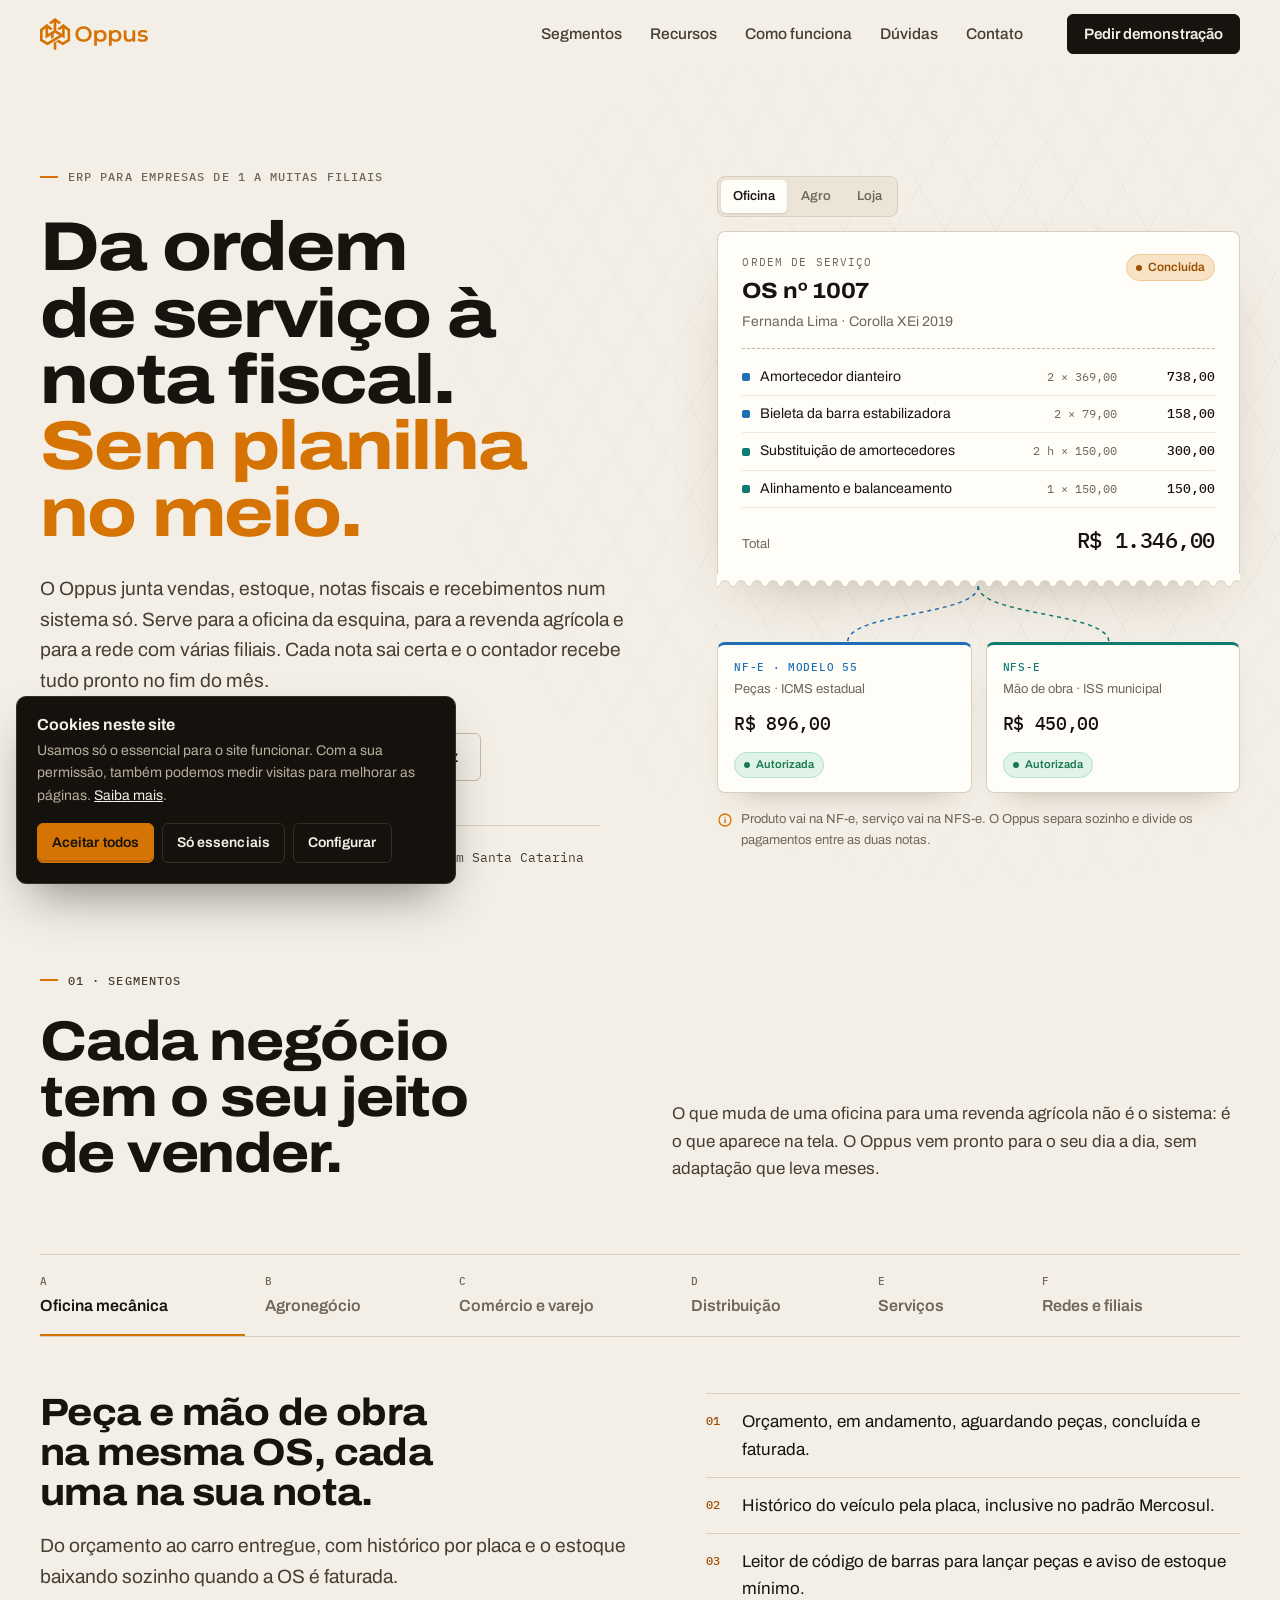
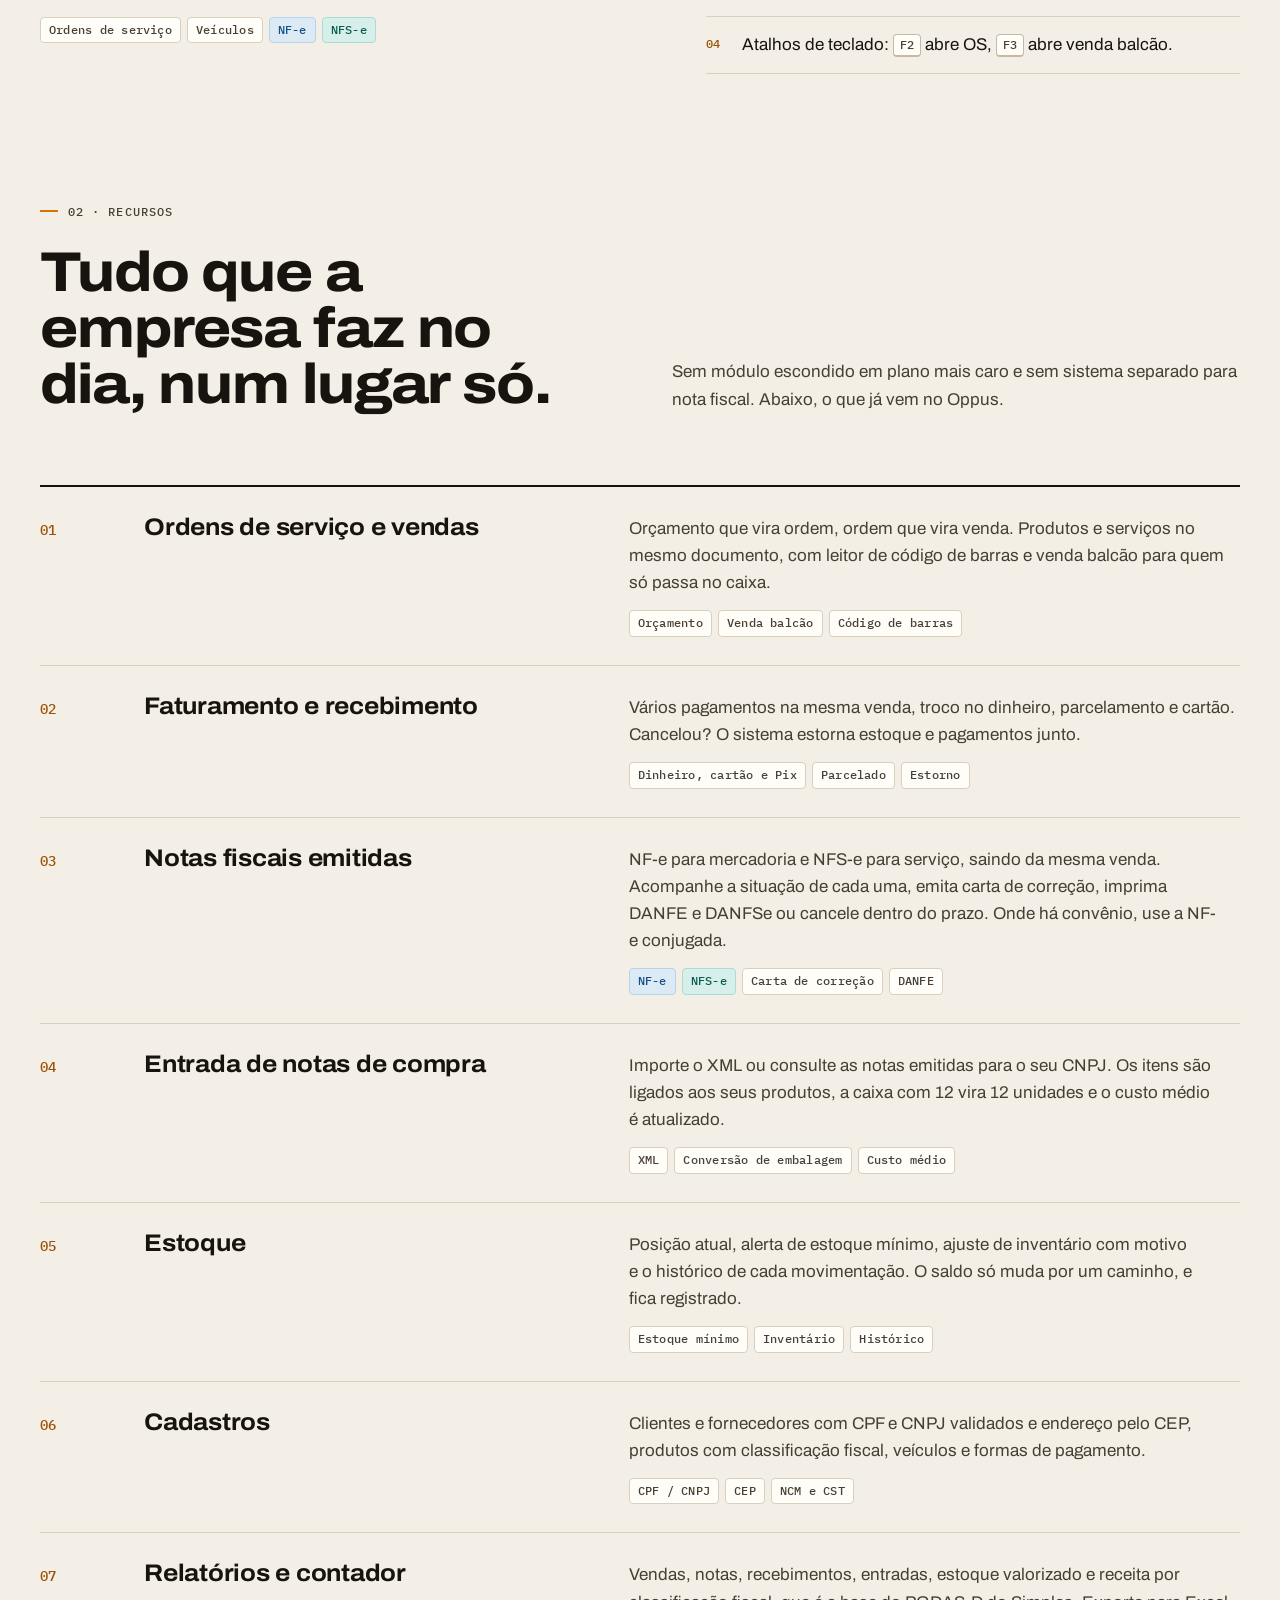
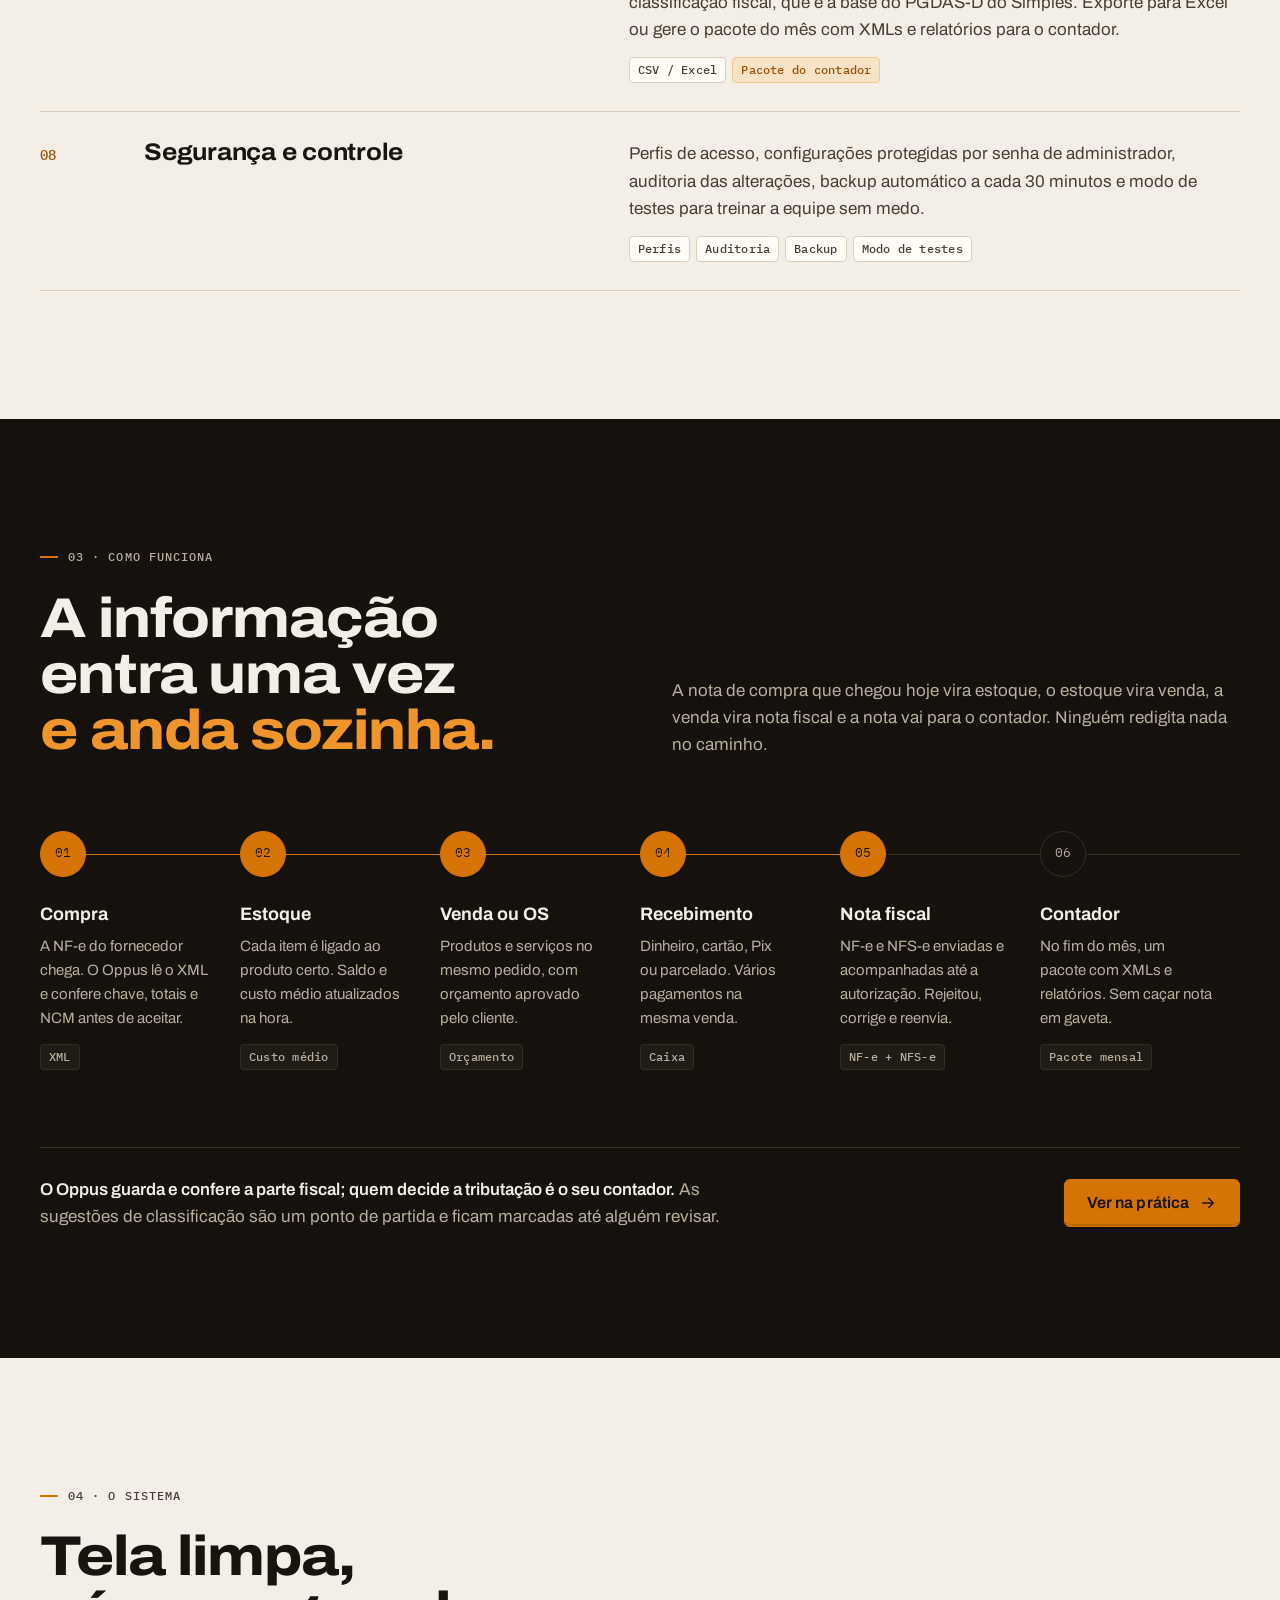
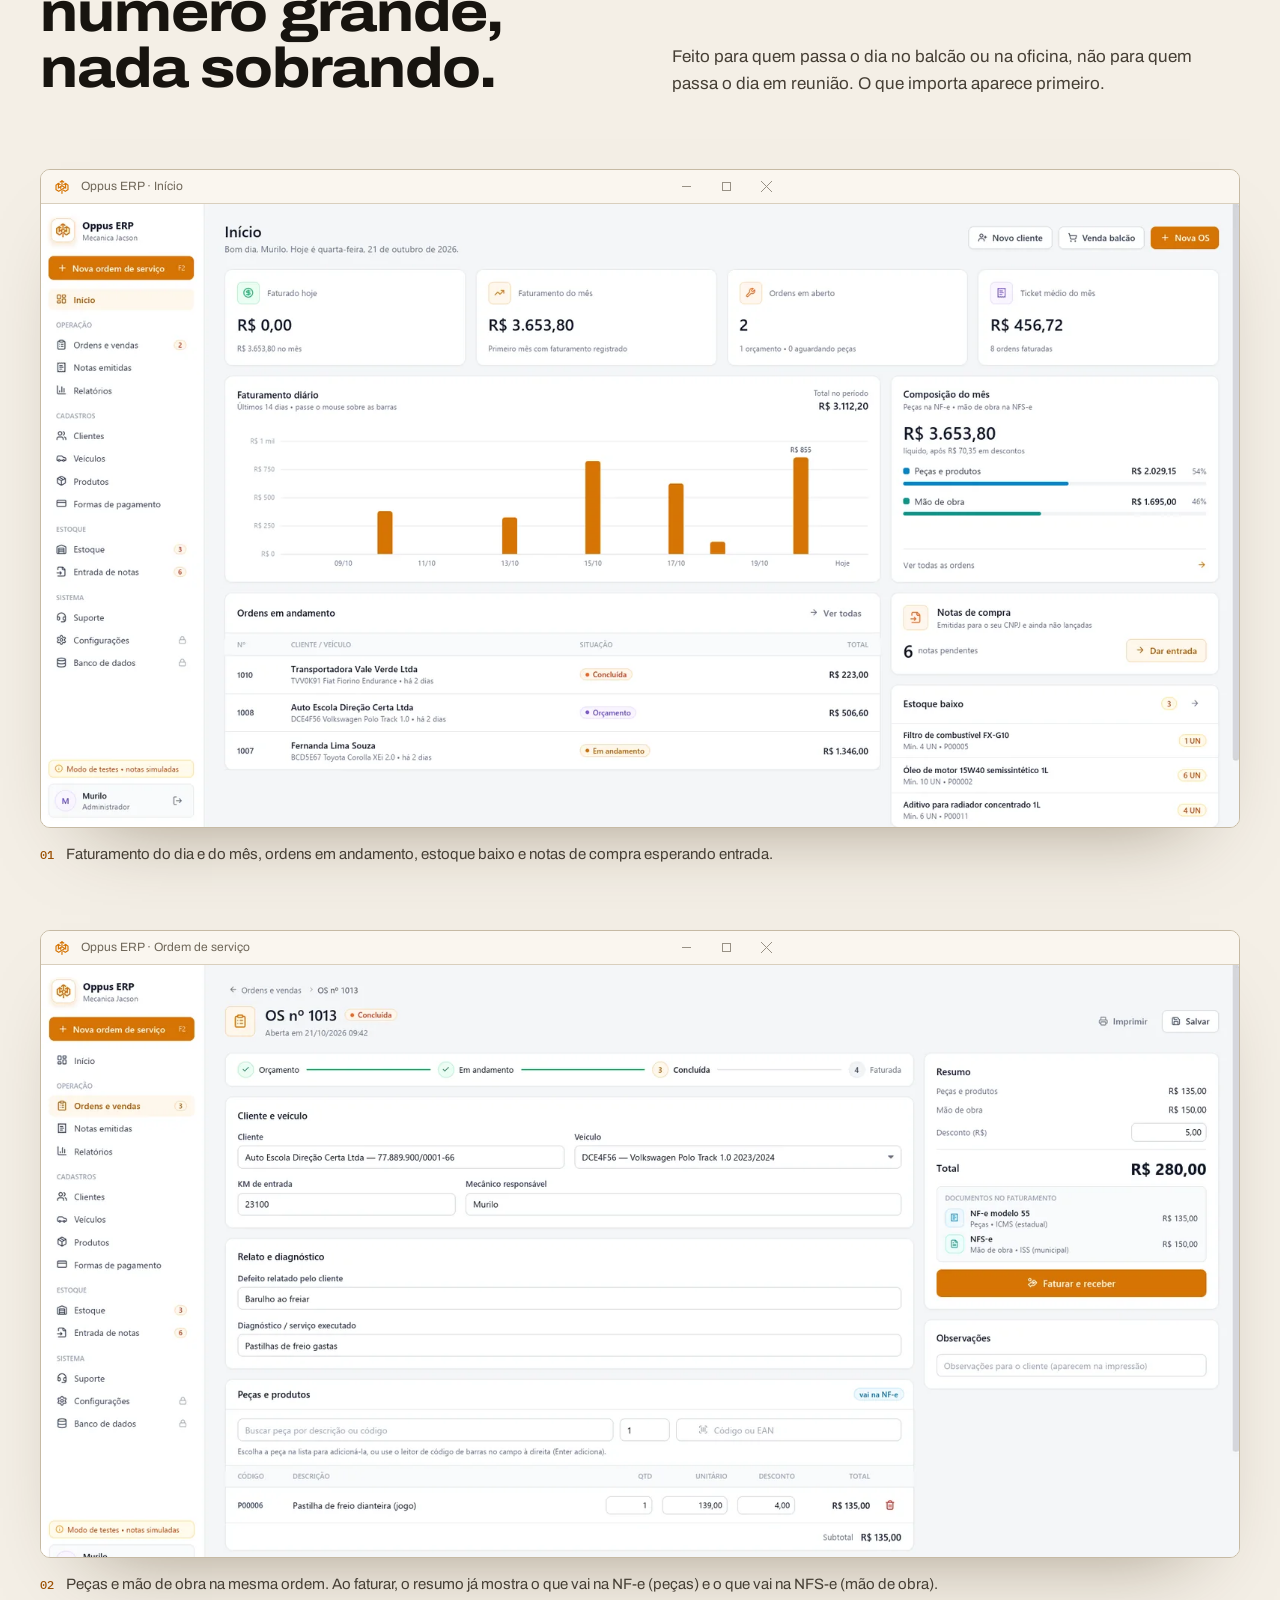
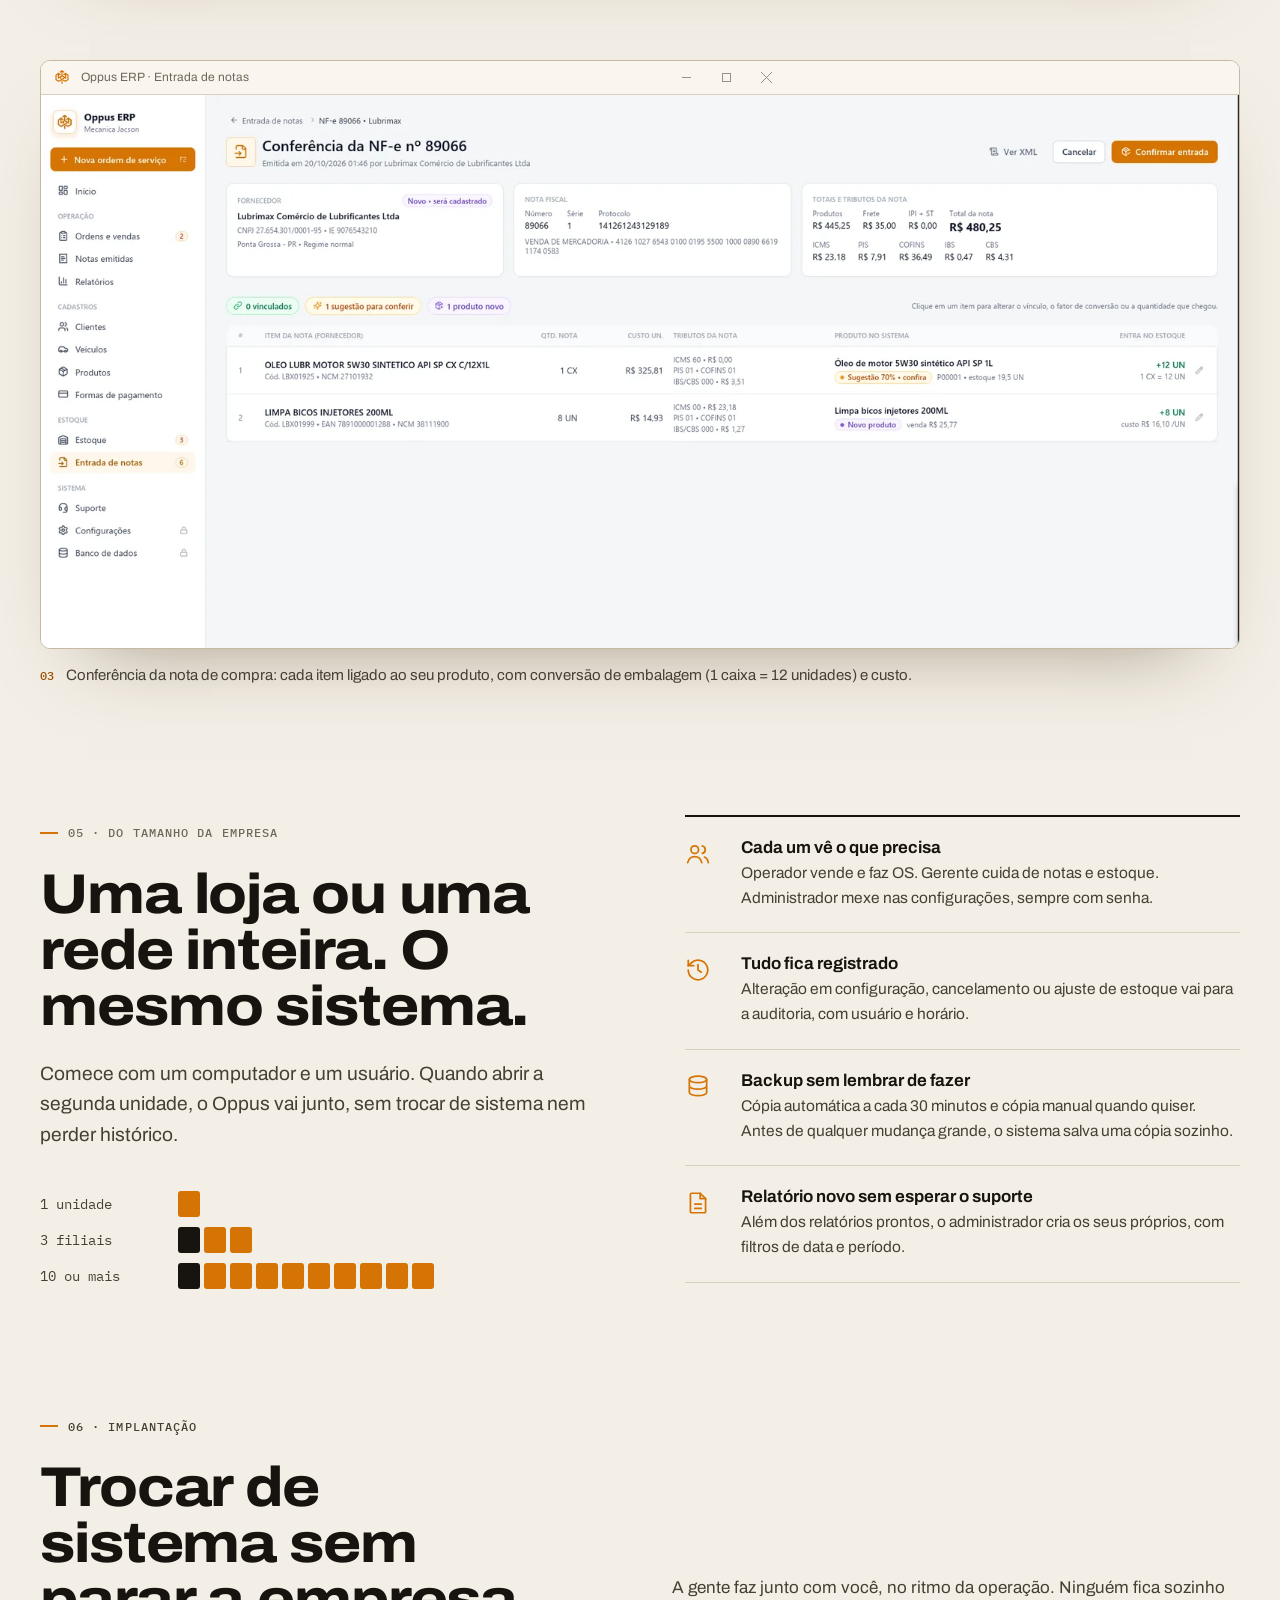
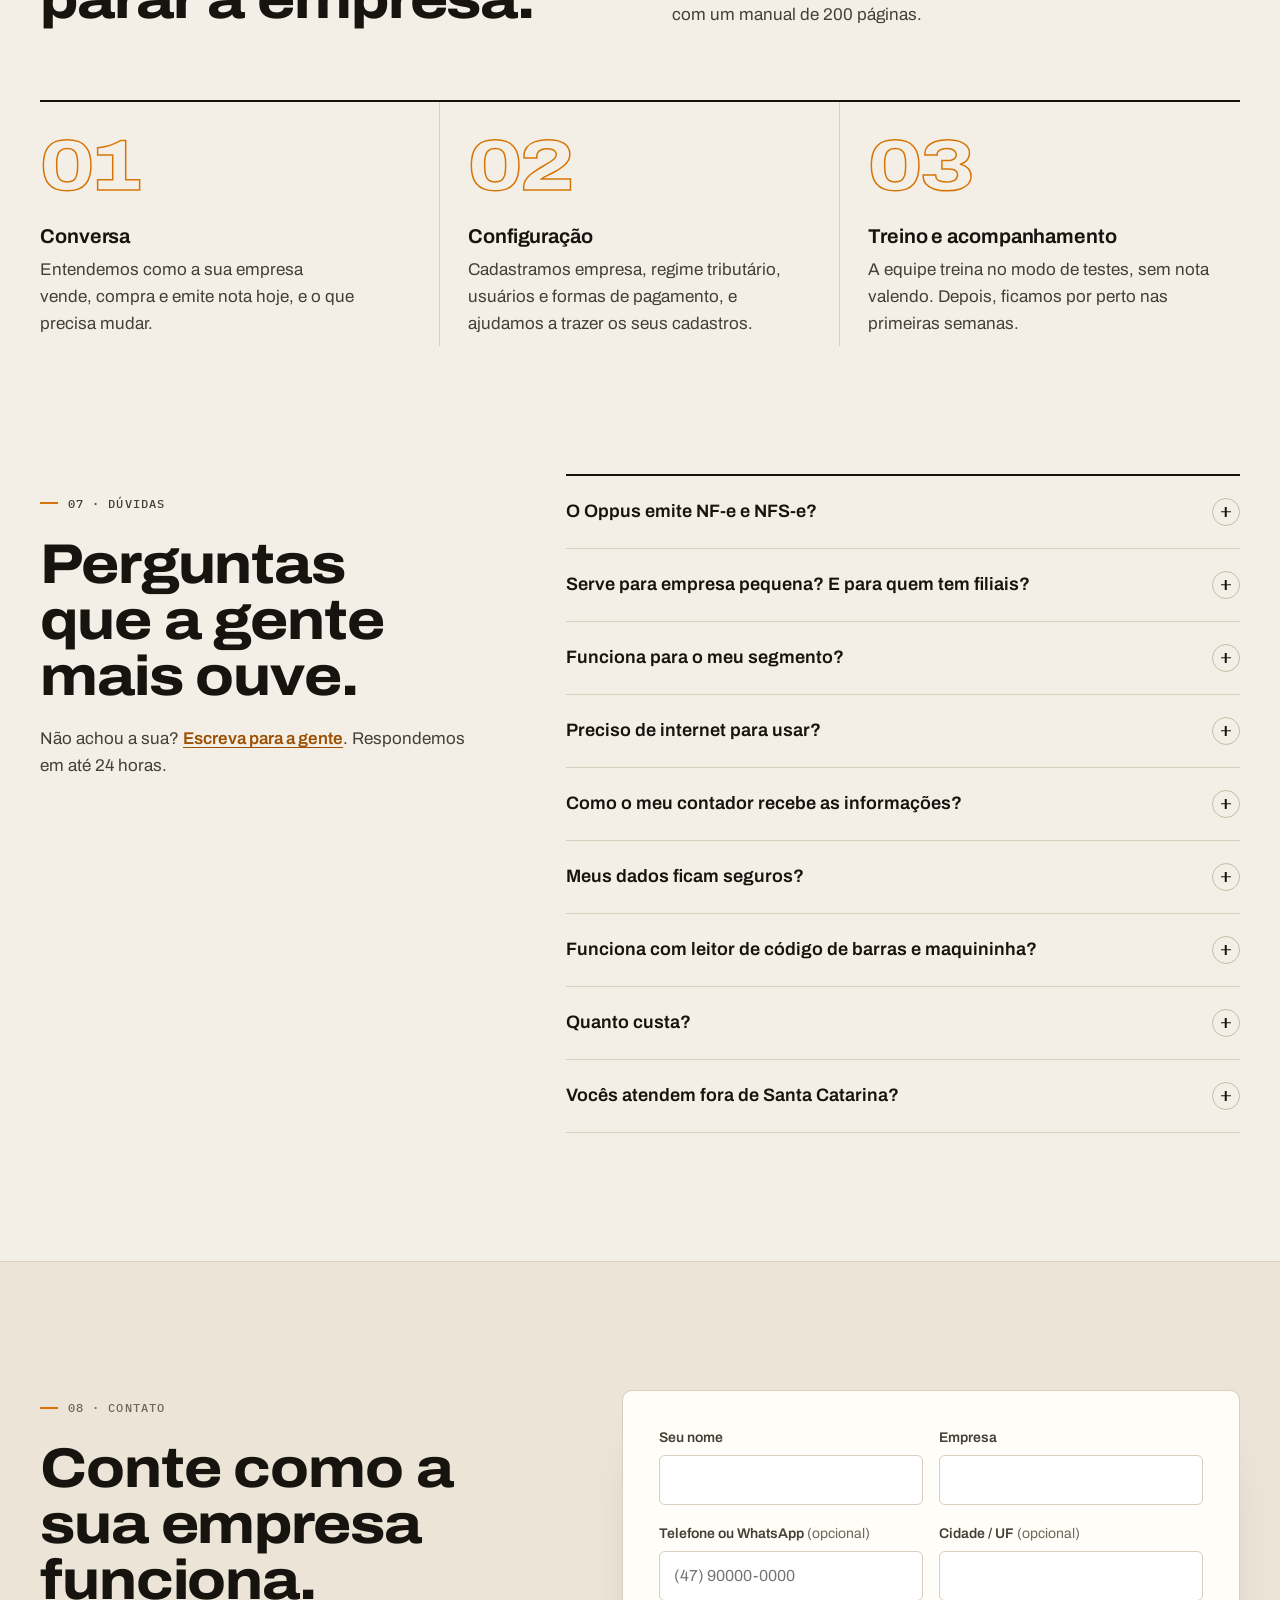
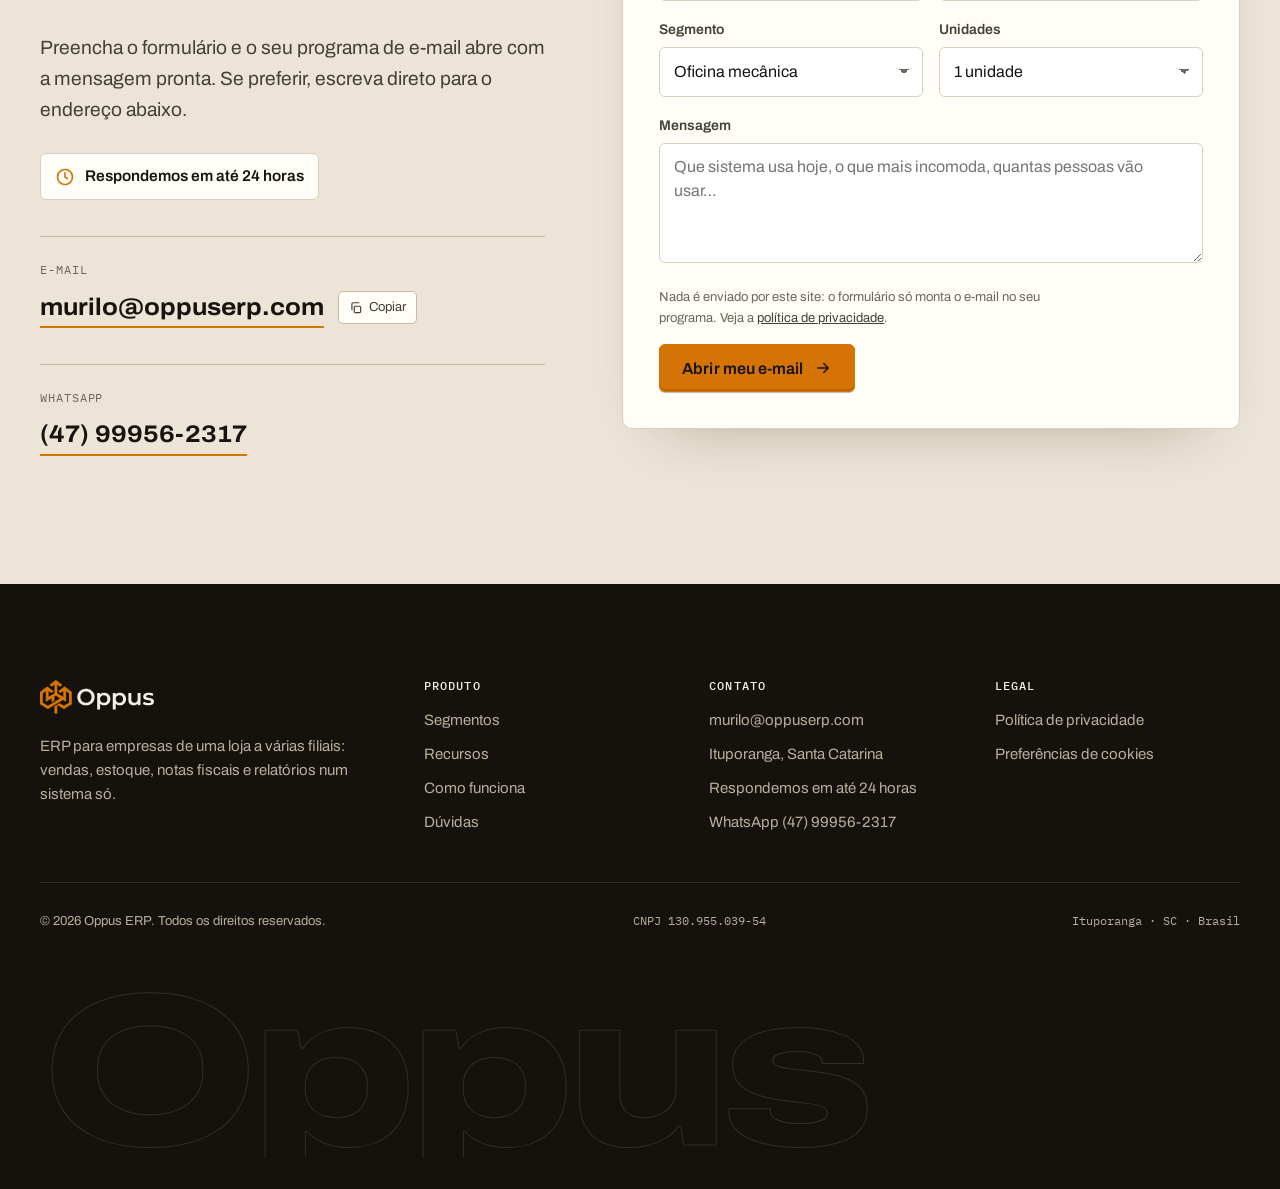
==== commit e232adc2: "feat(site): print da OS preenchida, com NF-e e NFS-e no faturamento Troca o print da ordem de serviç" ====
--- a/index.html
+++ b/index.html
@@ -427,11 +427,11 @@
           <figure class="shot shot-main reveal">
             <div class="shot-frame">
               <div class="shot-bar"><img src="favicon.svg" alt="" width="14" height="14"><span>Oppus ERP · Ordem de serviço</span><span class="shot-ctl" aria-hidden="true"><i></i><i></i><i></i></span></div>
-              <div class="shot-body" style="aspect-ratio:1600/741">
-                <img src="assets/img/print-os.webp" srcset="assets/img/print-os-800.webp 800w, assets/img/print-os.webp 1600w" sizes="(min-width: 1280px) 1240px, 92vw" width="1600" height="741" alt="Tela de nova ordem de serviço no Oppus ERP, com cliente e veículo, relato do defeito, peças que vão na NF-e e mão de obra que vai na NFS-e." loading="lazy" decoding="async">
+              <div class="shot-body" style="aspect-ratio:1600/790">
+                <img src="assets/img/print-os.webp" srcset="assets/img/print-os-800.webp 800w, assets/img/print-os.webp 1600w" sizes="(min-width: 1280px) 1240px, 92vw" width="1600" height="790" alt="Ordem de serviço concluída no Oppus ERP: cliente e veículo, relato, peça com desconto, resumo de valores e o quadro de documentos no faturamento com NF-e (peças) e NFS-e (mão de obra)." loading="lazy" decoding="async">
               </div>
             </div>
-            <figcaption><b>02</b>Nova ordem de serviço: cliente e veículo, relato, peças (vão na NF-e) e mão de obra (vai na NFS-e) na mesma tela.</figcaption>
+            <figcaption><b>02</b>Peças e mão de obra na mesma ordem. Ao faturar, o resumo já mostra o que vai na NF-e (peças) e o que vai na NFS-e (mão de obra).</figcaption>
           </figure>
           <figure class="shot shot-main reveal">
             <div class="shot-frame">
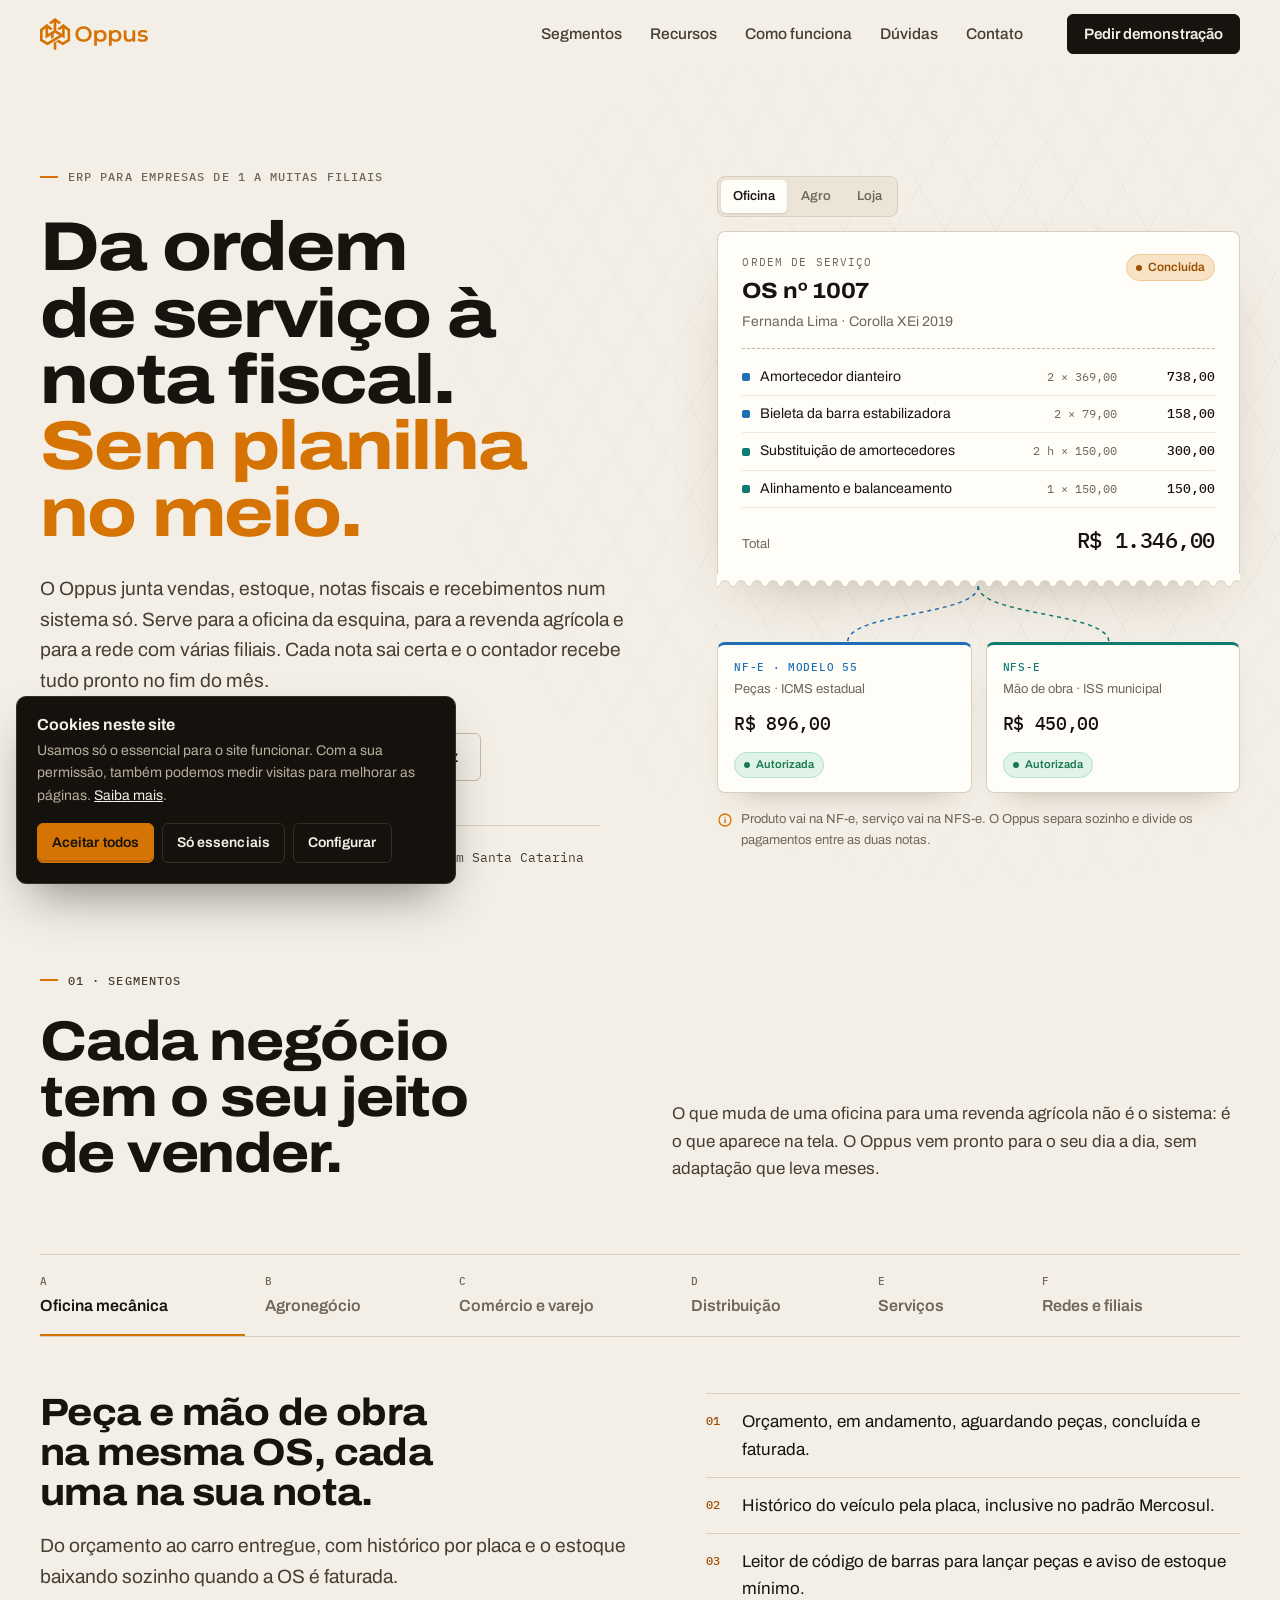
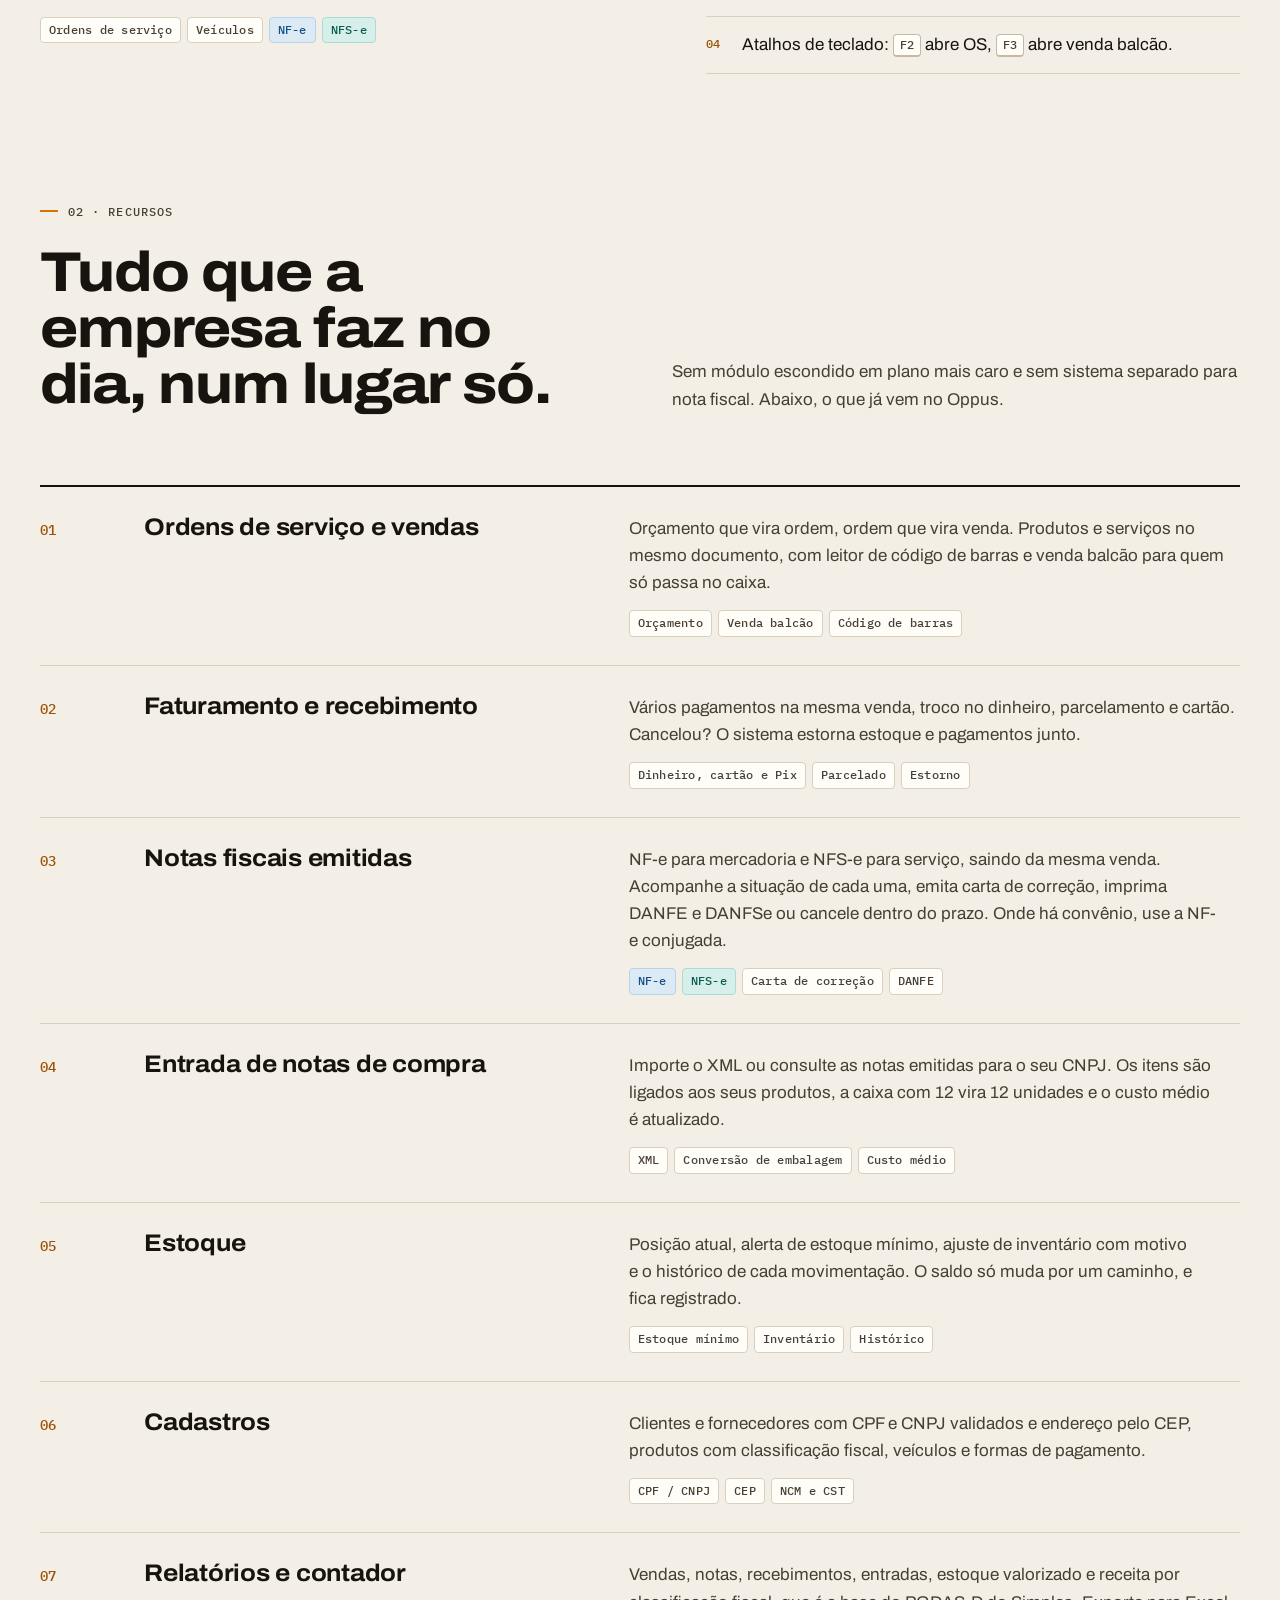
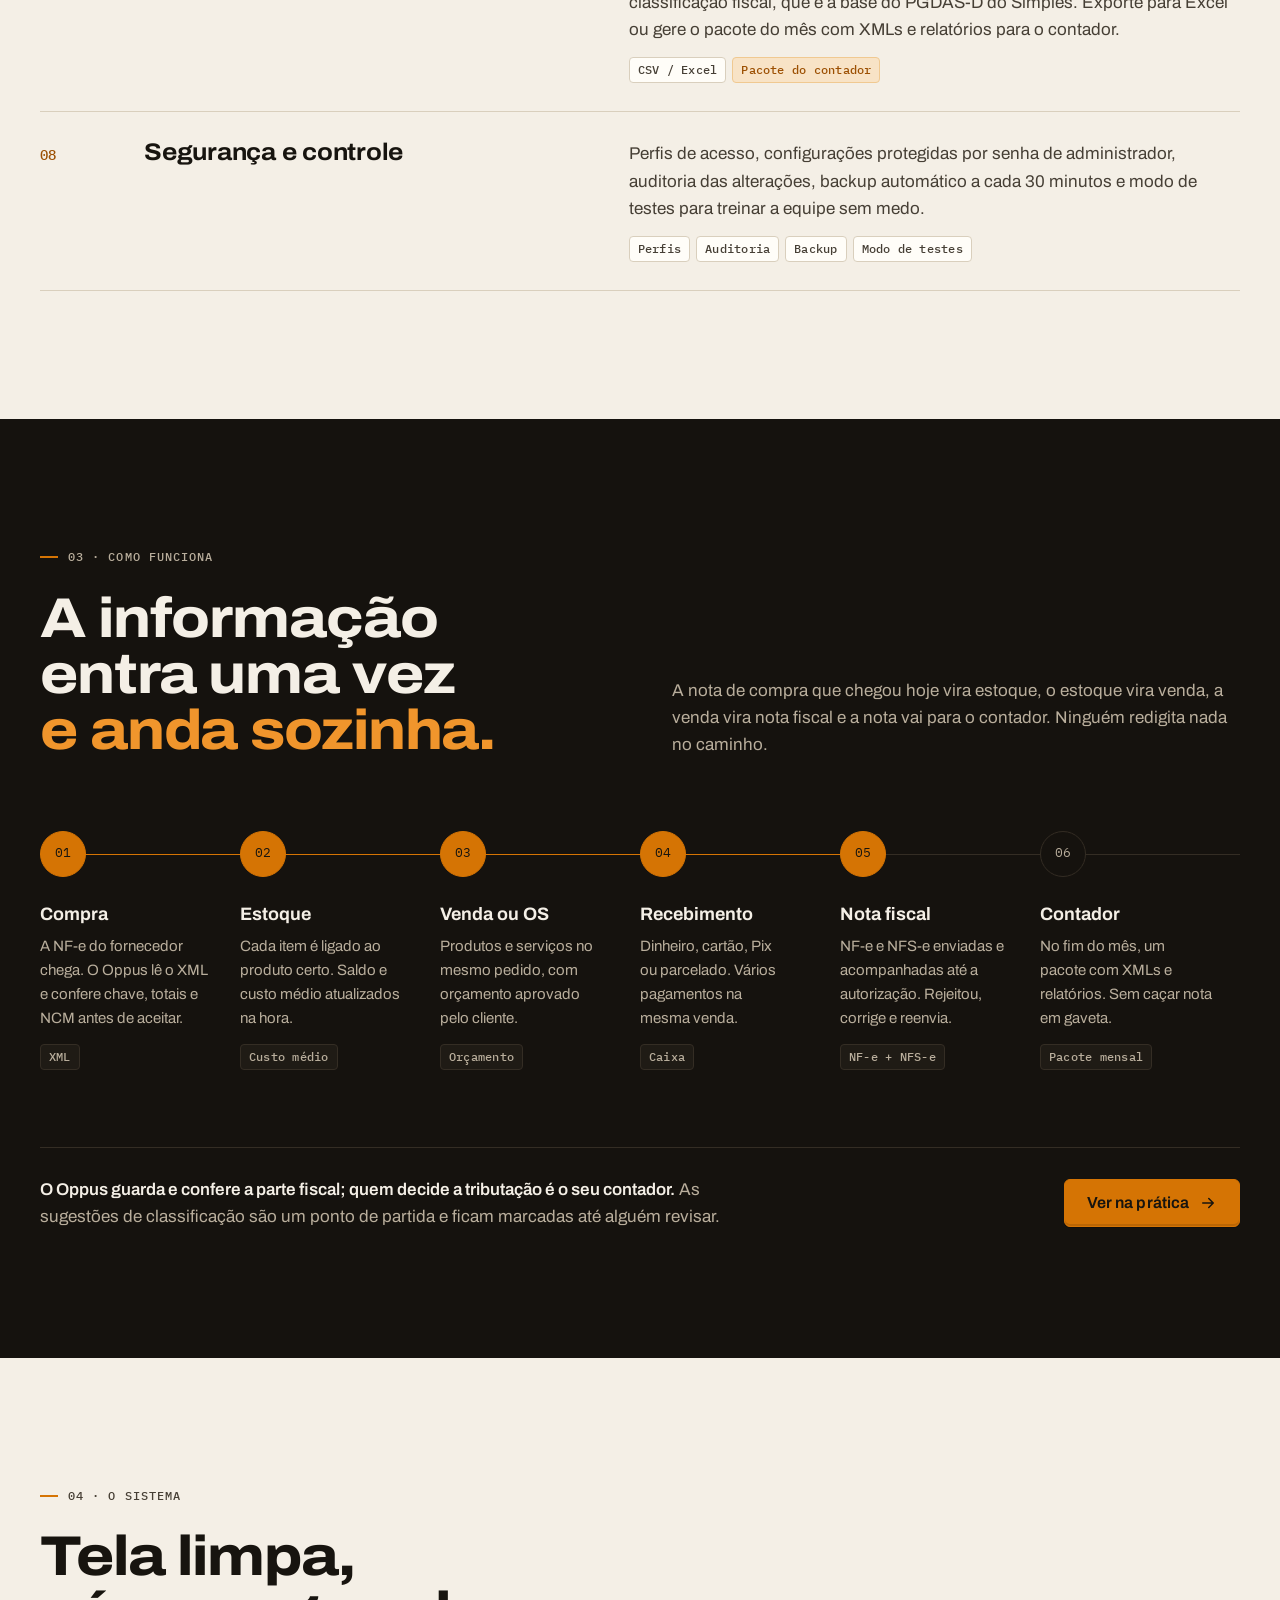
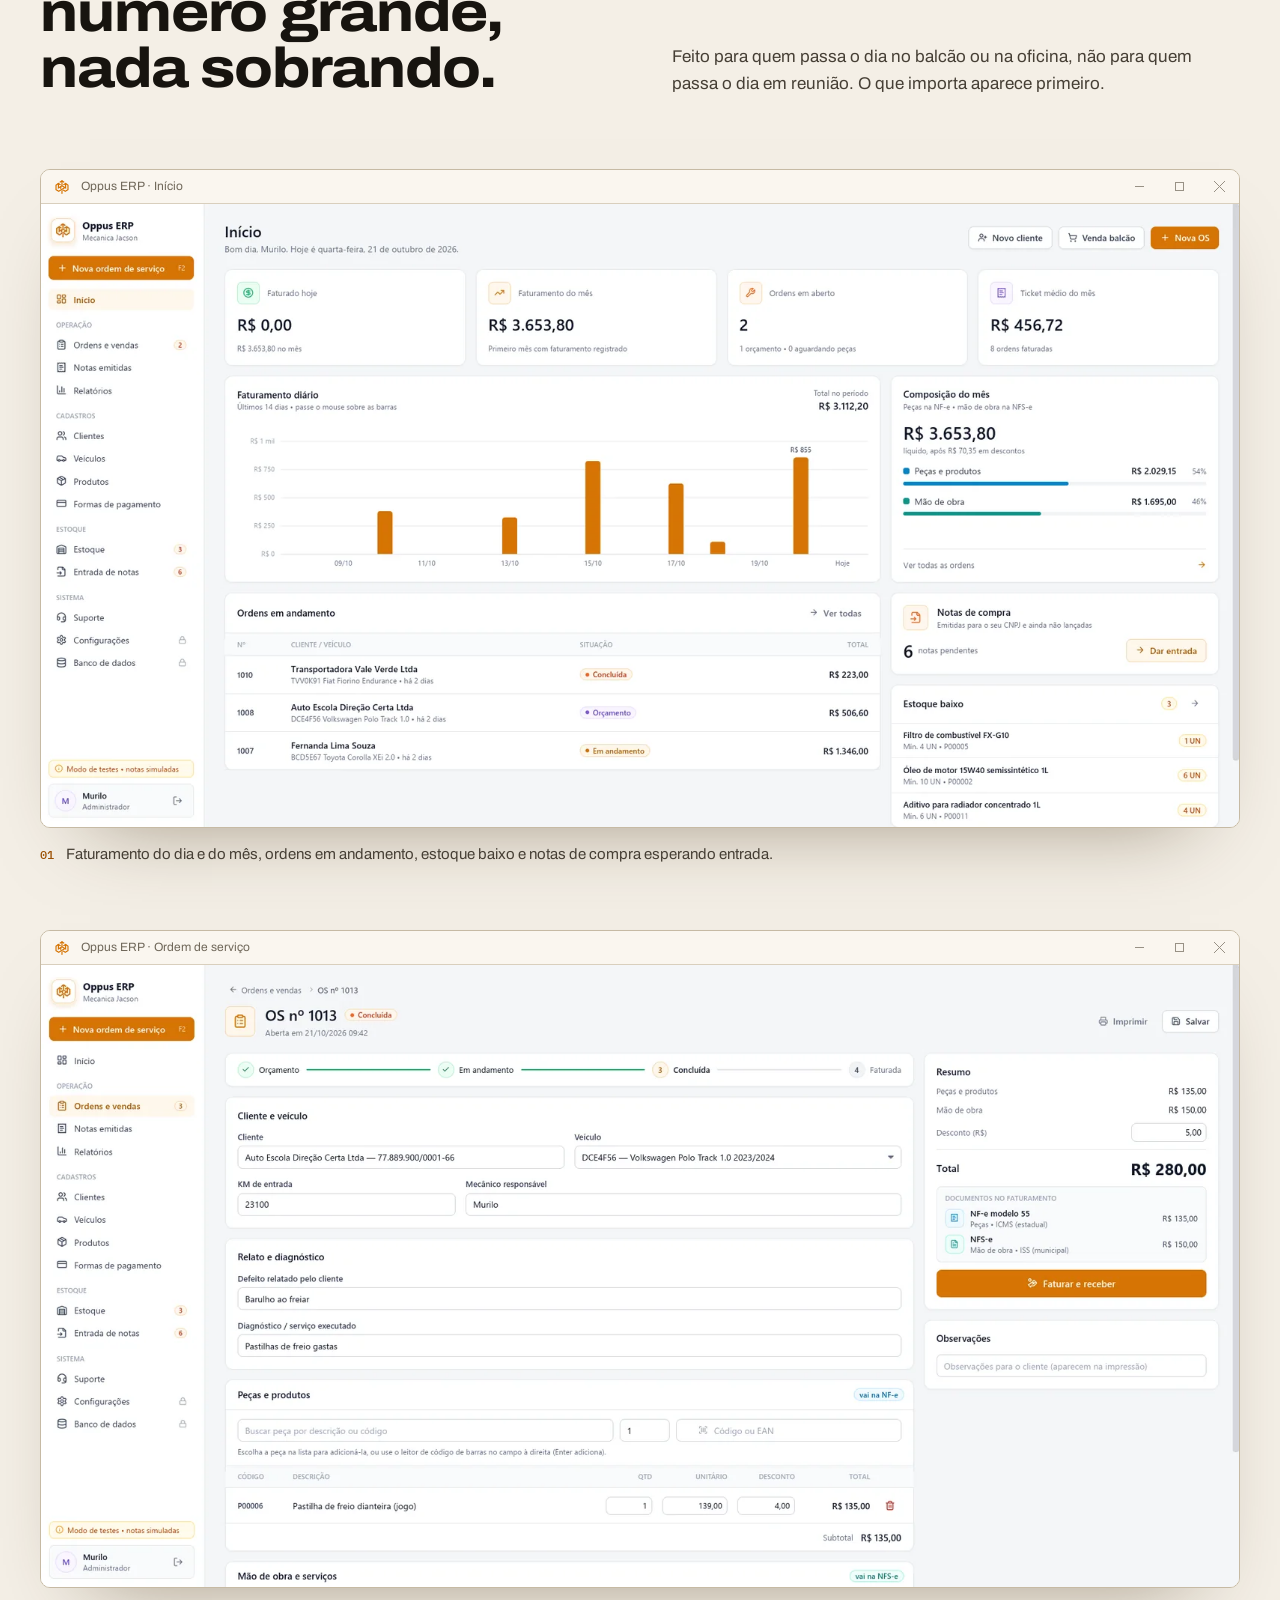
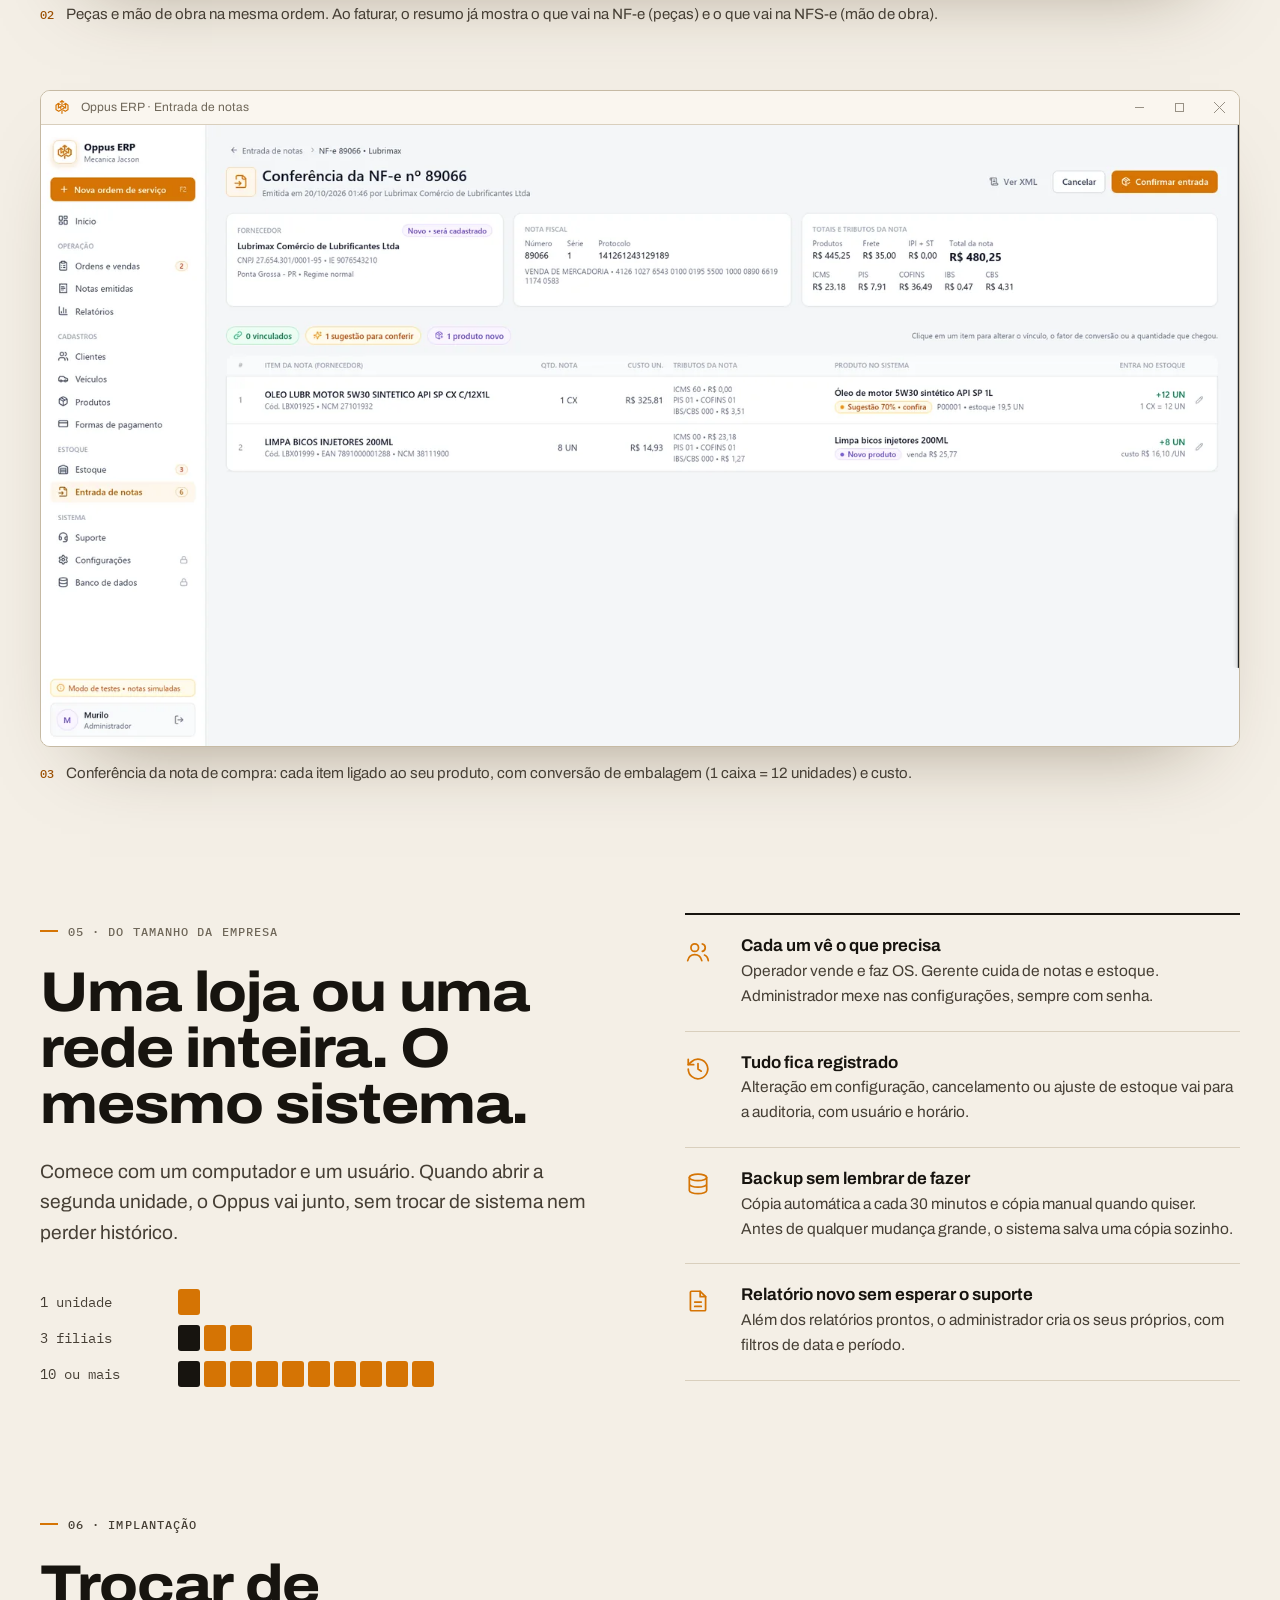
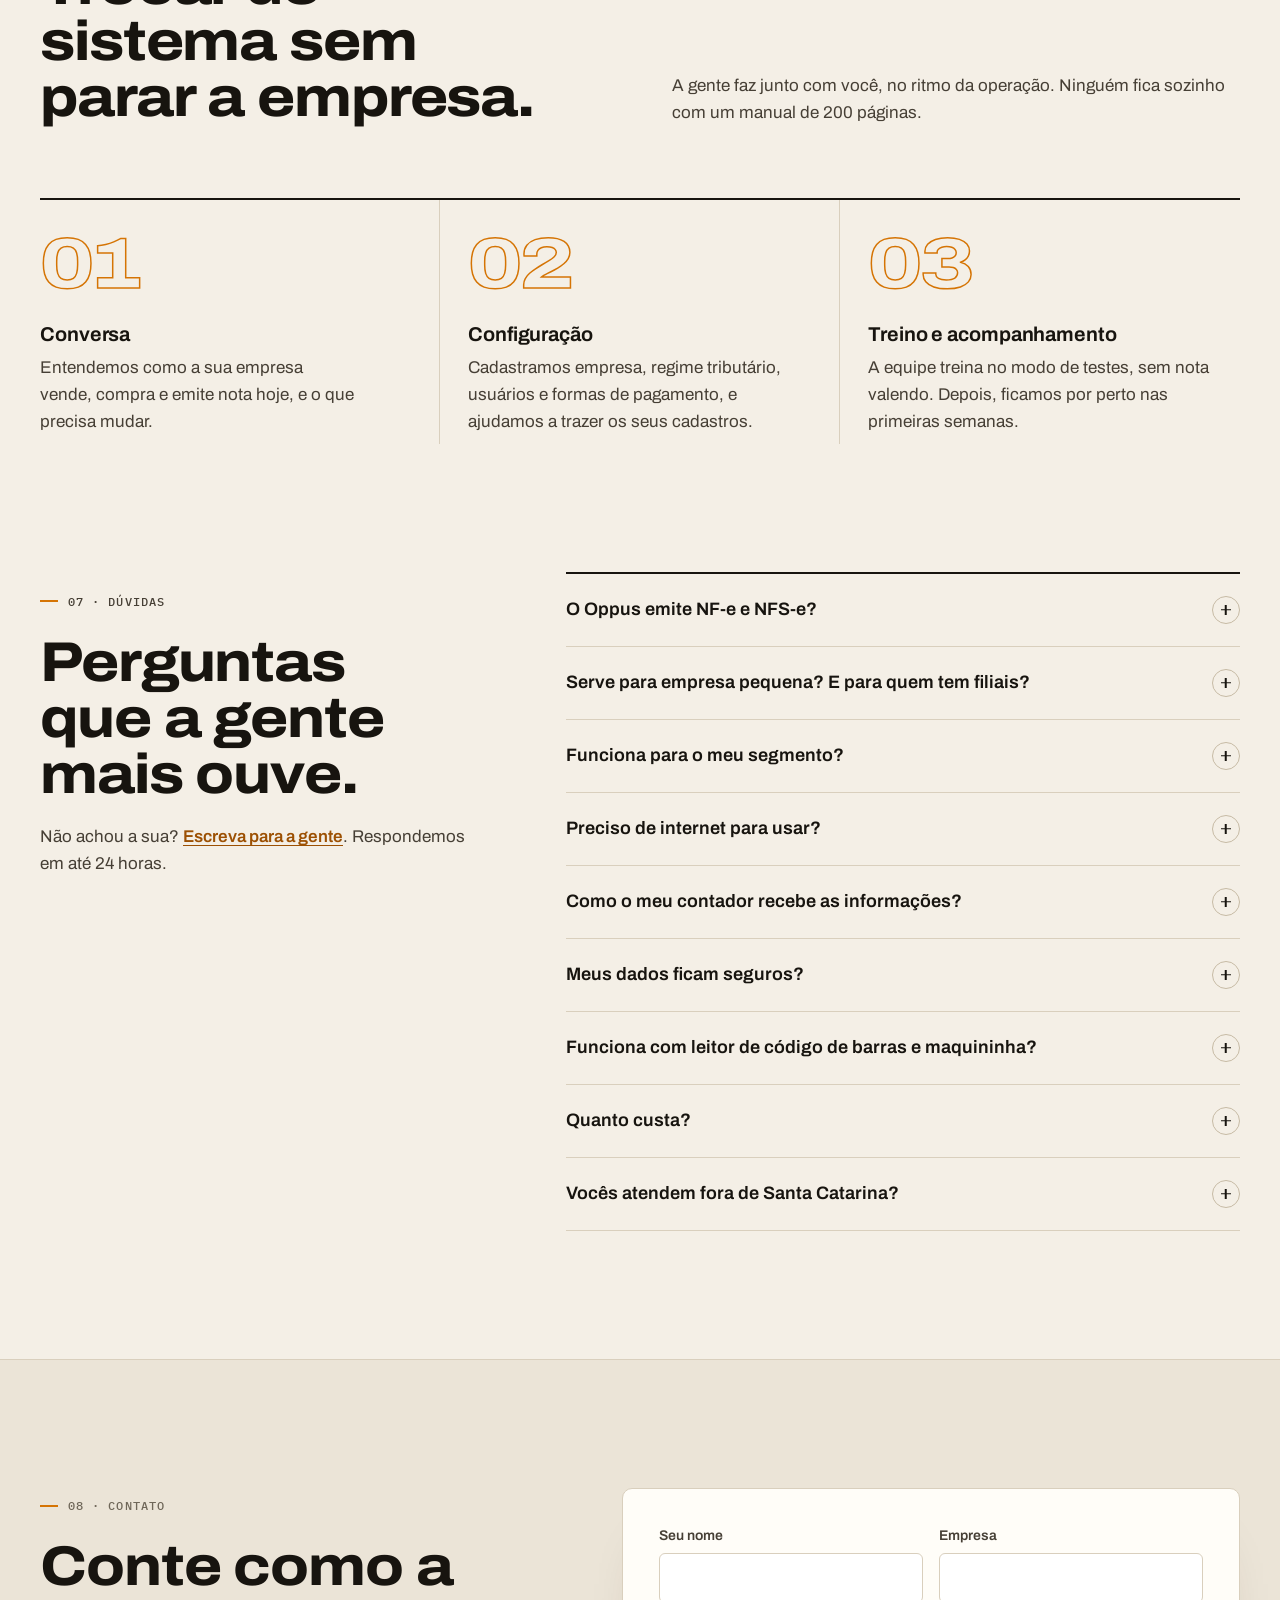
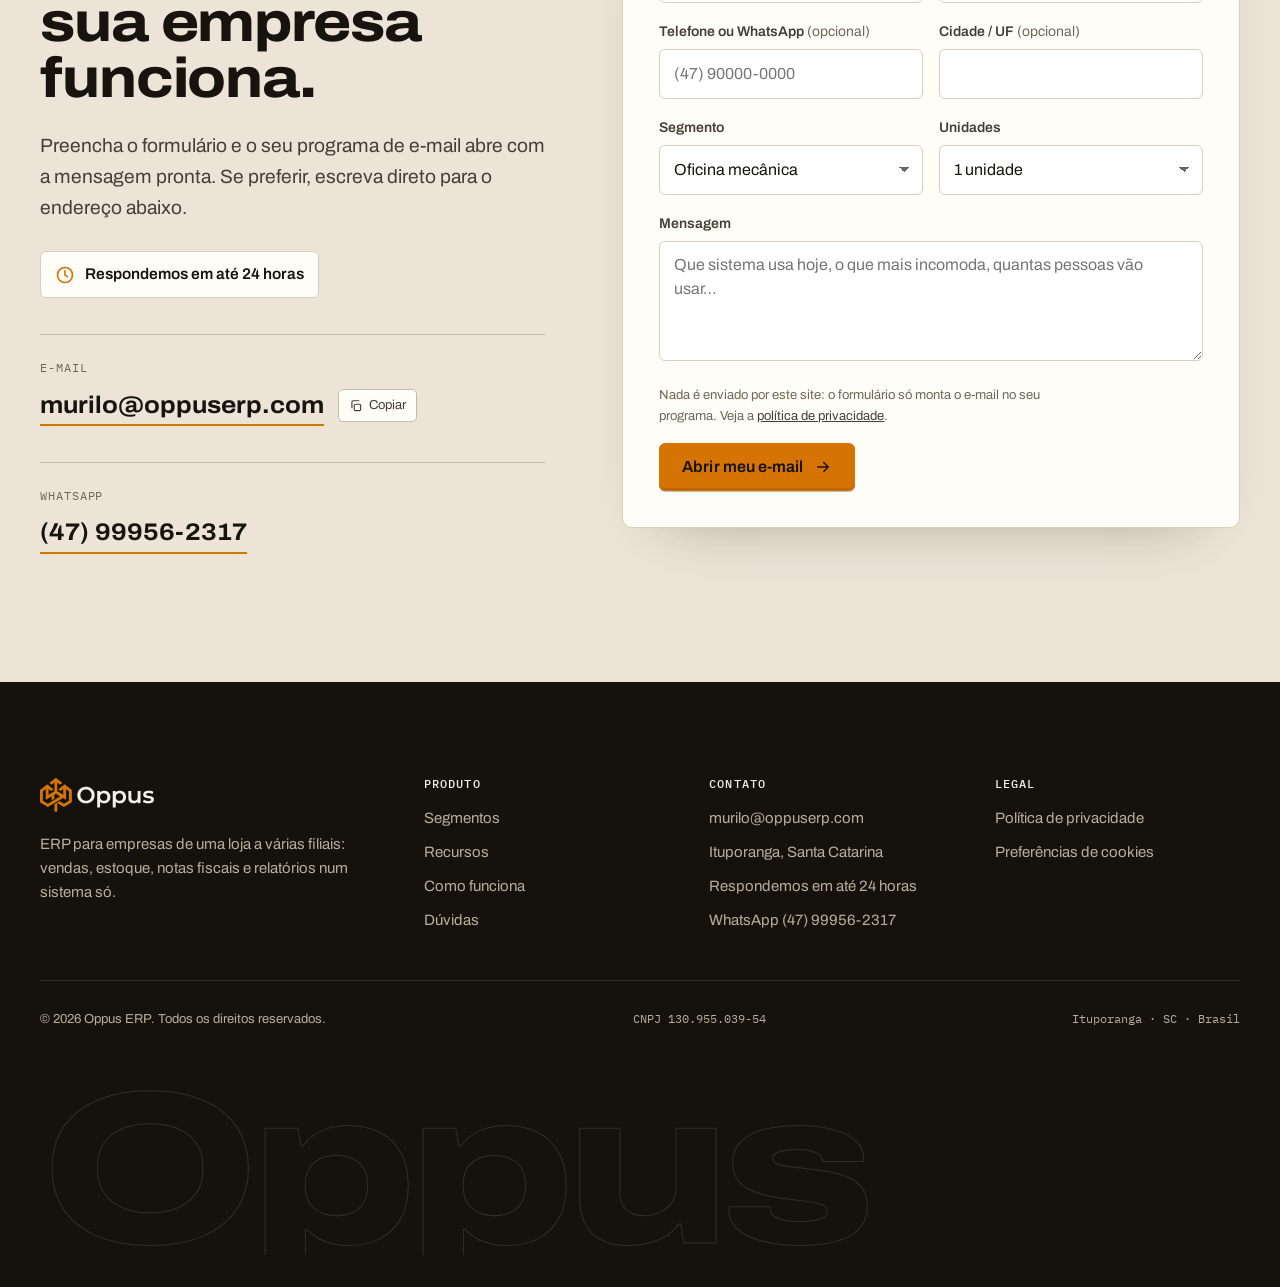
==== commit 38eb5b5f: "fix(site): números do fluxo, botões da janela e prints inteiros - Linha do fluxo passava por cima do" ====
--- a/index.html
+++ b/index.html
@@ -427,8 +427,8 @@
           <figure class="shot shot-main reveal">
             <div class="shot-frame">
               <div class="shot-bar"><img src="favicon.svg" alt="" width="14" height="14"><span>Oppus ERP · Ordem de serviço</span><span class="shot-ctl" aria-hidden="true"><i></i><i></i><i></i></span></div>
-              <div class="shot-body" style="aspect-ratio:1600/790">
-                <img src="assets/img/print-os.webp" srcset="assets/img/print-os-800.webp 800w, assets/img/print-os.webp 1600w" sizes="(min-width: 1280px) 1240px, 92vw" width="1600" height="790" alt="Ordem de serviço concluída no Oppus ERP: cliente e veículo, relato, peça com desconto, resumo de valores e o quadro de documentos no faturamento com NF-e (peças) e NFS-e (mão de obra)." loading="lazy" decoding="async">
+              <div class="shot-body" style="aspect-ratio:1600/830">
+                <img src="assets/img/print-os.webp" srcset="assets/img/print-os-800.webp 800w, assets/img/print-os.webp 1600w" sizes="(min-width: 1280px) 1240px, 92vw" width="1600" height="830" alt="Ordem de serviço concluída no Oppus ERP: cliente e veículo, relato, peça com desconto, resumo de valores e o quadro de documentos no faturamento com NF-e (peças) e NFS-e (mão de obra)." loading="lazy" decoding="async">
               </div>
             </div>
             <figcaption><b>02</b>Peças e mão de obra na mesma ordem. Ao faturar, o resumo já mostra o que vai na NF-e (peças) e o que vai na NFS-e (mão de obra).</figcaption>
@@ -436,8 +436,8 @@
           <figure class="shot shot-main reveal">
             <div class="shot-frame">
               <div class="shot-bar"><img src="favicon.svg" alt="" width="14" height="14"><span>Oppus ERP · Entrada de notas</span><span class="shot-ctl" aria-hidden="true"><i></i><i></i><i></i></span></div>
-              <div class="shot-body" style="aspect-ratio:1600/739">
-                <img src="assets/img/print-entrada.webp" srcset="assets/img/print-entrada-800.webp 800w, assets/img/print-entrada.webp 1600w" sizes="(min-width: 1280px) 1240px, 92vw" width="1600" height="739" alt="Tela de conferência de uma NF-e de compra no Oppus ERP, com os itens do fornecedor, tributos e o produto vinculado no sistema, incluindo a conversão de caixa para unidades." loading="lazy" decoding="async">
+              <div class="shot-body" style="aspect-ratio:1600/830">
+                <img src="assets/img/print-entrada.webp" srcset="assets/img/print-entrada-800.webp 800w, assets/img/print-entrada.webp 1600w" sizes="(min-width: 1280px) 1240px, 92vw" width="1600" height="830" alt="Tela de conferência de uma NF-e de compra no Oppus ERP, com os itens do fornecedor, tributos e o produto vinculado no sistema, incluindo a conversão de caixa para unidades." loading="lazy" decoding="async">
               </div>
             </div>
             <figcaption><b>03</b>Conferência da nota de compra: cada item ligado ao seu produto, com conversão de embalagem (1 caixa = 12 unidades) e custo.</figcaption>
--- a/assets/css/site.css
+++ b/assets/css/site.css
@@ -353,7 +353,7 @@
 .flow::before { content: ""; position: absolute; left: 0; right: 0; top: 23px; height: 1px; background: var(--night-line); }
 .flow-step { position: relative; padding-right: 24px; }
 .flow-dot {
-  position: relative; width: 46px; height: 46px; display: grid; place-items: center;
+  position: relative; z-index: 1; width: 46px; height: 46px; display: grid; place-items: center;
   background: var(--night); border: 1px solid var(--night-line); border-radius: 50%; margin-bottom: 28px;
   font-family: var(--mono); font-size: .8rem; color: var(--cream-2);
   transition: border-color .4s, color .4s, background-color .4s;
@@ -378,7 +378,7 @@
 }
 .shot-bar { display: flex; align-items: center; gap: 12px; height: 34px; padding: 0 0 0 14px; border-bottom: 1px solid var(--line); background: #faf6ef; }
 .shot-bar img { width: 14px; height: 14px; }
-.shot-bar span { font-size: .75rem; color: var(--ink-3); flex: 1; min-width: 0; overflow: hidden; text-overflow: ellipsis; white-space: nowrap; }
+.shot-bar > span:first-of-type { font-size: .75rem; color: var(--ink-3); flex: 1; min-width: 0; overflow: hidden; text-overflow: ellipsis; white-space: nowrap; }
 .shot-ctl { display: flex; height: 100%; flex: none; }
 .shot-ctl i { width: 40px; display: grid; place-items: center; }
 .shot-ctl i::before { content: ""; width: 9px; height: 9px; border: 1px solid var(--ink-3); opacity: .7; }
